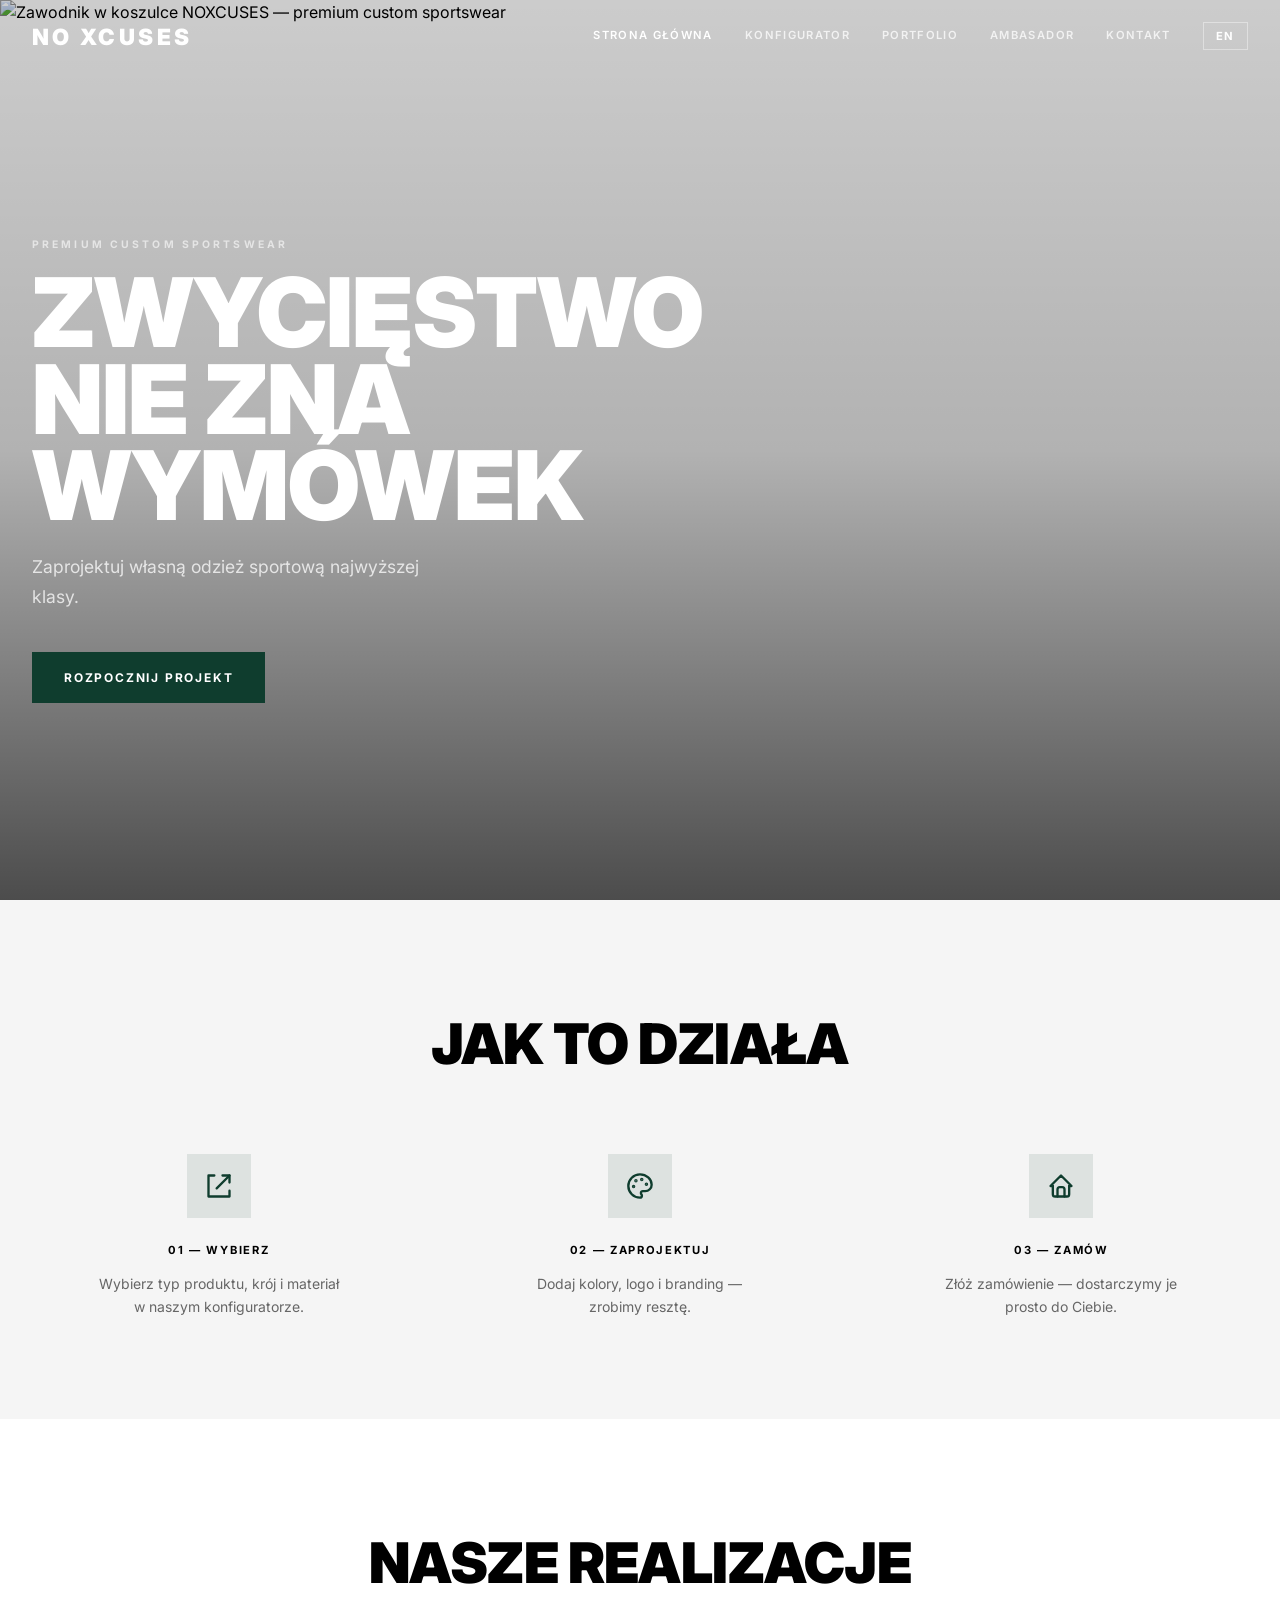
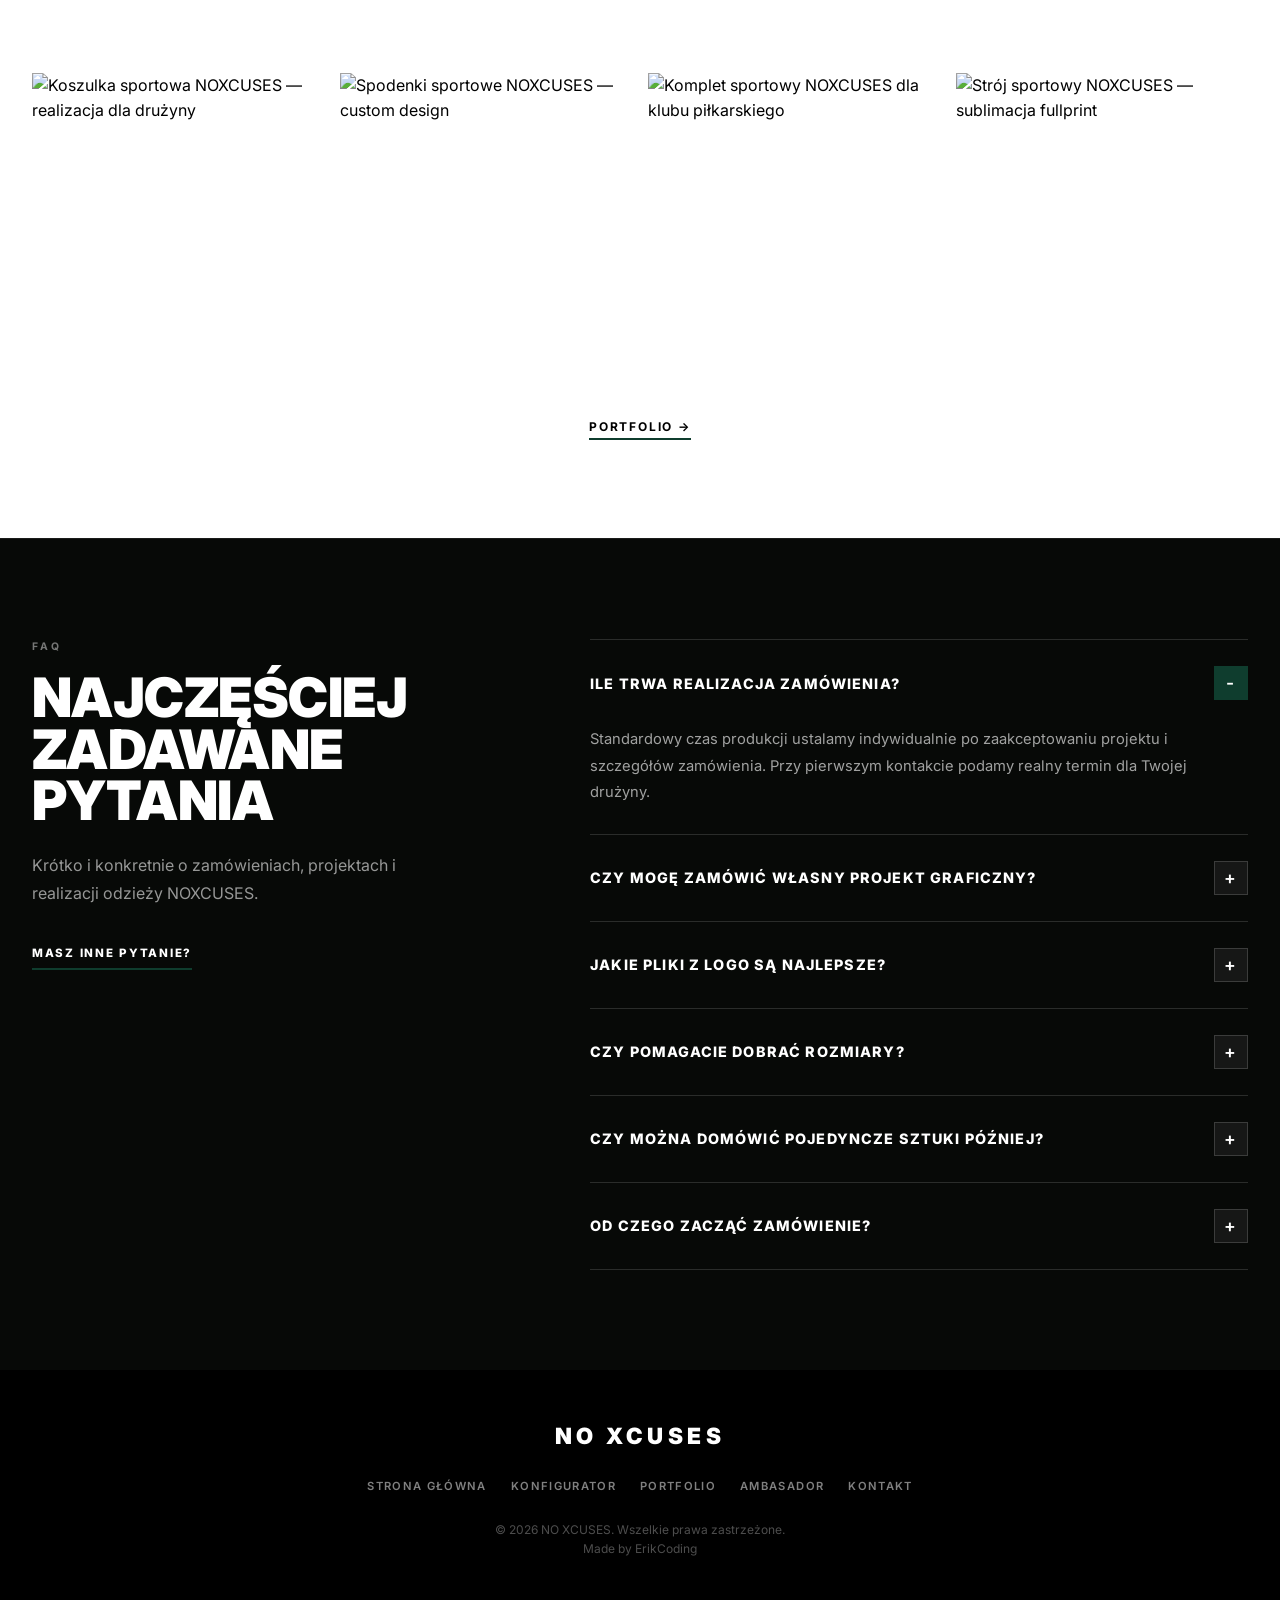
==== index.html @ ca6370ec "Add files via upload" ====
<!DOCTYPE html>
<html lang="pl">
<head>
  <meta charset="UTF-8" />
  <meta name="viewport" content="width=device-width, initial-scale=1.0" />

  <!-- NEW: SEO Meta Tags -->
  <title>NO XCUSES | Premium Custom Sportswear — Odzież Sportowa na Zamówienie</title>
  <meta name="description" content="NO`XCUSES — projektujemy i produkujemy premium odzież sportową na zamówienie. Koszulki, spodenki, skarpety dla drużyn i klubów. Sublimacja, haft, flex." />
  <meta name="keywords" content="odzież sportowa na zamówienie, koszulki sportowe, stroje sportowe, sublimacja, haft sportowy, NOXCUSES" />
  <meta name="author" content="NO XCUSES" />
  <meta name="robots" content="index, follow" />
  <link rel="canonical" href="./" />

  <!-- NEW: Open Graph -->
  <meta property="og:type" content="website" />
  <meta property="og:title" content="NOXCUSES | Premium Custom Sportswear" />
  <meta property="og:description" content="Zaprojektuj własną odzież sportową najwyższej klasy. Koszulki, spodenki i więcej dla Twojej drużyny." />
  <meta property="og:image" content="https://media.base44.com/images/public/69ee84b6a6a71488ecd2ae26/c185014a7_generated_317985d5.png" />
  <meta property="og:locale" content="pl_PL" />

  <!-- NEW: Twitter Card -->
  <meta name="twitter:card" content="summary_large_image" />
  <meta name="twitter:title" content="NO XCUSES | Premium Custom Sportswear" />
  <meta name="twitter:description" content="Zaprojektuj własną odzież sportową najwyższej klasy." />
  <meta name="twitter:image" content="https://media.base44.com/images/public/69ee84b6a6a71488ecd2ae26/c185014a7_generated_317985d5.png" />

  <link rel="stylesheet" href="styles.css" />

  <!-- NEW: Structured Data -->
  <script type="application/ld+json">
  {
    "@context": "https://schema.org",
    "@type": "Organization",
    "name": "NOXCUSES",
    "description": "Premium custom sportswear manufacturer",
    "contactPoint": {
      "@type": "ContactPoint",
      "telephone": "+48-794-100-353",
      "email": "noxcuses.kontakt@gmail.com",
      "contactType": "customer service"
    }
  }
  </script>
</head>
<body>

<!-- NAVBAR -->
<nav class="navbar" id="navbar" role="navigation" aria-label="Główna nawigacja">
  <div class="navbar-inner">
    <button class="nav-logo" id="logoBtn" onclick="logoClick()" aria-label="NOXCUSES — strona główna">NO XCUSES</button>
    <div class="nav-links">
      <a href="index.html" class="active" data-pl="Strona Główna" data-en="Home" aria-current="page">Strona Główna</a>
      <a href="configurator.html" data-pl="Konfigurator" data-en="Configurator">Konfigurator</a>
      <a href="portfolio.html" data-pl="Portfolio" data-en="Portfolio">Portfolio</a>
      <a href="ambassador.html" data-pl="Ambasador" data-en="Ambassador">Ambasador</a>
      <a href="contact.html" data-pl="Kontakt" data-en="Contact">Kontakt</a>
      <button class="lang-btn" onclick="toggleLang()" id="langBtn" aria-label="Zmień język">EN</button>
    </div>
    <button class="hamburger" id="hamburger" onclick="toggleMenu()" aria-label="Otwórz menu" aria-expanded="false">
      <span></span><span></span><span></span>
    </button>
  </div>
  <div class="mobile-menu" id="mobileMenu" role="menu">
    <a href="index.html" data-pl="Strona Główna" data-en="Home">Strona Główna</a>
    <a href="configurator.html" data-pl="Konfigurator" data-en="Configurator">Konfigurator</a>
    <a href="portfolio.html" data-pl="Portfolio" data-en="Portfolio">Portfolio</a>
    <a href="ambassador.html" data-pl="Ambasador" data-en="Ambassador">Ambasador</a>
    <a href="contact.html" data-pl="Kontakt" data-en="Contact">Kontakt</a>
    <button class="lang-btn" onclick="toggleLang()" id="langBtnMobile" aria-label="Zmień język">EN</button>
  </div>
</nav>

<!-- HERO -->
<section class="hero" aria-label="Hero — NOXCUSES Premium Sportswear">
  <div class="hero-bg" role="img" aria-label="Zawodnik w odzieży NOXCUSES">
    <!-- UPDATED: loading="eager" for LCP, explicit width/height for CLS -->
    <img
      src="https://media.base44.com/images/public/69ee84b6a6a71488ecd2ae26/c185014a7_generated_317985d5.png"
      alt="Zawodnik w koszulce NOXCUSES — premium custom sportswear"
      loading="eager"
      width="1920" height="1080"
    />
  </div>
  <div class="hero-overlay" aria-hidden="true"></div>
  <div class="hero-content">
    <p class="hero-eyebrow">Premium Custom Sportswear</p>
    <!-- UPDATED: h1 semantic -->
    <h1 class="hero-title" id="heroTitle">ZWYCIĘSTWO NIE ZNA WYMÓWEK</h1>
    <p class="hero-sub" id="heroSub">Zaprojektuj własną odzież sportową najwyższej klasy.</p>
    <a href="configurator.html" class="btn-primary" id="heroCta" aria-label="Przejdź do konfiguratora i rozpocznij projekt">
      ROZPOCZNIJ PROJEKT
      <svg xmlns="http://www.w3.org/2000/svg" viewBox="0 0 24 24" fill="none" stroke="currentColor" stroke-width="2.5" stroke-linecap="round" stroke-linejoin="round" aria-hidden="true"><line x1="5" y1="12" x2="19" y2="12"/><polyline points="12 5 19 12 12 19"/></svg>
    </a>
  </div>
</section>

<!-- HOW IT WORKS -->
<section class="how-section" aria-labelledby="howTitle">
  <div class="container">
    <h2 class="section-title" id="howTitle">JAK TO DZIAŁA</h2>
    <div class="how-grid">
      <article class="how-step">
        <div class="how-icon" aria-hidden="true">
          <svg xmlns="http://www.w3.org/2000/svg" viewBox="0 0 24 24" fill="none" stroke="currentColor" stroke-width="2" stroke-linecap="round" stroke-linejoin="round"><polyline points="15 3 21 3 21 9"/><path d="M10 14 21 3"/><path d="M21 16v5H3V3h5"/></svg>
        </div>
        <h3 class="how-step-title" id="how1Title">01 — WYBIERZ</h3>
        <p class="how-step-desc" id="how1Desc">Wybierz typ produktu, krój i materiał w naszym konfiguratorze.</p>
      </article>
      <article class="how-step">
        <div class="how-icon" aria-hidden="true">
          <svg xmlns="http://www.w3.org/2000/svg" viewBox="0 0 24 24" fill="none" stroke="currentColor" stroke-width="2" stroke-linecap="round" stroke-linejoin="round"><circle cx="13.5" cy="6.5" r=".5" fill="currentColor"/><circle cx="17.5" cy="10.5" r=".5" fill="currentColor"/><circle cx="8.5" cy="7.5" r=".5" fill="currentColor"/><circle cx="6.5" cy="12.5" r=".5" fill="currentColor"/><path d="M12 2C6.5 2 2 6.5 2 12s4.5 10 10 10c.926 0 1.648-.746 1.648-1.688 0-.437-.18-.835-.437-1.125-.29-.289-.438-.652-.438-1.125a1.64 1.64 0 0 1 1.668-1.668h1.996c3.051 0 5.555-2.503 5.555-5.554C21.965 6.012 17.461 2 12 2z"/></svg>
        </div>
        <h3 class="how-step-title" id="how2Title">02 — ZAPROJEKTUJ</h3>
        <p class="how-step-desc" id="how2Desc">Dodaj kolory, logo i branding — zrobimy resztę.</p>
      </article>
      <article class="how-step">
        <div class="how-icon" aria-hidden="true">
          <svg xmlns="http://www.w3.org/2000/svg" viewBox="0 0 24 24" fill="none" stroke="currentColor" stroke-width="2" stroke-linecap="round" stroke-linejoin="round"><path d="M5 12H3l9-9 9 9h-2"/><path d="M5 12v7a2 2 0 0 0 2 2h10a2 2 0 0 0 2-2v-7"/><path d="M9 21v-6a2 2 0 0 1 2-2h2a2 2 0 0 1 2 2v6"/></svg>
        </div>
        <h3 class="how-step-title" id="how3Title">03 — ZAMÓW</h3>
        <p class="how-step-desc" id="how3Desc">Złóż zamówienie — dostarczymy je prosto do Ciebie.</p>
      </article>
    </div>
  </div>
</section>

<!-- GALLERY -->
<section class="gallery-section" aria-labelledby="galleryTitle">
  <div class="container">
    <h2 class="section-title" id="galleryTitle">NASZE REALIZACJE</h2>
    <div class="gallery-grid">
      <!-- UPDATED: descriptive alt texts, loading="lazy" -->
      <div class="gallery-item"><img src="https://media.base44.com/images/public/69ee84b6a6a71488ecd2ae26/1b9ec1ccb_generated_0de49808.png" alt="Koszulka sportowa NOXCUSES — realizacja dla drużyny" loading="lazy" /></div>
      <div class="gallery-item"><img src="https://media.base44.com/images/public/69ee84b6a6a71488ecd2ae26/ffcb7bfd2_generated_e099dabf.png" alt="Spodenki sportowe NOXCUSES — custom design" loading="lazy" /></div>
      <div class="gallery-item"><img src="https://media.base44.com/images/public/69ee84b6a6a71488ecd2ae26/4e04a6548_generated_06a75e59.png" alt="Komplet sportowy NOXCUSES dla klubu piłkarskiego" loading="lazy" /></div>
      <div class="gallery-item"><img src="https://media.base44.com/images/public/69ee84b6a6a71488ecd2ae26/413efdf92_generated_56c39984.png" alt="Strój sportowy NOXCUSES — sublimacja fullprint" loading="lazy" /></div>
    </div>
    <div class="gallery-more">
      <a href="portfolio.html" id="galleryMore" aria-label="Zobacz pełne portfolio realizacji NOXCUSES">Portfolio →</a>
    </div>
  </div>
</section>

<!-- FAQ -->
<section class="faq-section" aria-labelledby="faqTitle">
  <div class="container faq-layout">
    <div class="faq-intro">
      <p class="faq-eyebrow" data-pl="FAQ" data-en="FAQ">FAQ</p>
      <h2 class="faq-title" id="faqTitle" data-pl="NAJCZĘŚCIEJ ZADAWANE PYTANIA" data-en="FREQUENTLY ASKED QUESTIONS">NAJCZĘŚCIEJ ZADAWANE PYTANIA</h2>
      <p class="faq-sub" data-pl="Krótko i konkretnie o zamówieniach, projektach i realizacji odzieży NOXCUSES." data-en="Clear answers about orders, design files and NOXCUSES production.">Krótko i konkretnie o zamówieniach, projektach i realizacji odzieży NOXCUSES.</p>
      <a class="faq-contact-link" href="contact.html" data-pl="MASZ INNE PYTANIE?" data-en="HAVE ANOTHER QUESTION?">MASZ INNE PYTANIE?</a>
    </div>

    <div class="faq-list">
      <details class="faq-item" open>
        <summary><span data-pl="Ile trwa realizacja zamówienia?" data-en="How long does an order take?">Ile trwa realizacja zamówienia?</span></summary>
        <p data-pl="Standardowy czas produkcji ustalamy indywidualnie po zaakceptowaniu projektu i szczegółów zamówienia. Przy pierwszym kontakcie podamy realny termin dla Twojej drużyny." data-en="Production time is confirmed individually after the design and order details are approved. During the first contact, we will give you a realistic timeline for your team.">Standardowy czas produkcji ustalamy indywidualnie po zaakceptowaniu projektu i szczegółów zamówienia. Przy pierwszym kontakcie podamy realny termin dla Twojej drużyny.</p>
      </details>

      <details class="faq-item">
        <summary><span data-pl="Czy mogę zamówić własny projekt graficzny?" data-en="Can I order my own graphic design?">Czy mogę zamówić własny projekt graficzny?</span></summary>
        <p data-pl="Tak. Możesz przesłać gotowy projekt, inspiracje, kolory klubu i logo. Jeśli masz tylko ogólny pomysł, pomożemy przełożyć go na spójny wygląd kompletu." data-en="Yes. You can send a finished design, references, club colors and logo. If you only have a rough idea, we can help turn it into a cohesive kit.">Tak. Możesz przesłać gotowy projekt, inspiracje, kolory klubu i logo. Jeśli masz tylko ogólny pomysł, pomożemy przełożyć go na spójny wygląd kompletu.</p>
      </details>

      <details class="faq-item">
        <summary><span data-pl="Jakie pliki z logo są najlepsze?" data-en="What logo files work best?">Jakie pliki z logo są najlepsze?</span></summary>
        <p data-pl="Najlepiej sprawdzają się pliki wektorowe SVG, PDF, AI lub EPS. Jeśli masz tylko PNG albo JPG, wyślij je mimo wszystko - sprawdzimy jakość i podpowiemy kolejny krok." data-en="Vector files such as SVG, PDF, AI or EPS work best. If you only have PNG or JPG, send them anyway - we will check the quality and suggest the next step.">Najlepiej sprawdzają się pliki wektorowe SVG, PDF, AI lub EPS. Jeśli masz tylko PNG albo JPG, wyślij je mimo wszystko - sprawdzimy jakość i podpowiemy kolejny krok.</p>
      </details>

      <details class="faq-item">
        <summary><span data-pl="Czy pomagacie dobrać rozmiary?" data-en="Do you help with sizing?">Czy pomagacie dobrać rozmiary?</span></summary>
        <p data-pl="Tak, pomagamy dobrać rozmiary pod skład drużyny i typ produktu. Możesz zebrać rozmiarówkę od zawodników, a my dopasujemy ją do wybranego kroju." data-en="Yes, we help match sizes to the team roster and product type. You can collect sizes from players, and we will align them with the selected fit.">Tak, pomagamy dobrać rozmiary pod skład drużyny i typ produktu. Możesz zebrać rozmiarówkę od zawodników, a my dopasujemy ją do wybranego kroju.</p>
      </details>

      <details class="faq-item">
        <summary><span data-pl="Czy można domówić pojedyncze sztuki później?" data-en="Can we reorder single pieces later?">Czy można domówić pojedyncze sztuki później?</span></summary>
        <p data-pl="W większości przypadków tak. Zachowujemy ustalenia projektowe, dzięki czemu łatwiej odtworzyć komplet przy kolejnych zamówieniach lub uzupełnieniach składu." data-en="In most cases, yes. We keep the design details, making it easier to recreate the kit for future orders or roster updates.">W większości przypadków tak. Zachowujemy ustalenia projektowe, dzięki czemu łatwiej odtworzyć komplet przy kolejnych zamówieniach lub uzupełnieniach składu.</p>
      </details>

      <details class="faq-item">
        <summary><span data-pl="Od czego zacząć zamówienie?" data-en="How do I start an order?">Od czego zacząć zamówienie?</span></summary>
        <p data-pl="Najprościej przejść do konfiguratora, wybrać produkt i zostawić dane kontaktowe. Możesz też napisać przez formularz kontaktowy, jeśli chcesz najpierw omówić szczegóły." data-en="The easiest way is to open the configurator, select a product and leave your contact details. You can also use the contact form if you want to discuss details first.">Najprościej przejść do konfiguratora, wybrać produkt i zostawić dane kontaktowe. Możesz też napisać przez formularz kontaktowy, jeśli chcesz najpierw omówić szczegóły.</p>
      </details>
    </div>
  </div>
</section>

<!-- FOOTER -->
<footer role="contentinfo">
  <div class="footer-logo" aria-label="NOXCUSES">NO XCUSES</div>
  <nav class="footer-links" aria-label="Nawigacja w stopce">
    <a href="index.html" data-pl="Strona Główna" data-en="Home">Strona Główna</a>
    <a href="configurator.html" data-pl="Konfigurator" data-en="Configurator">Konfigurator</a>
    <a href="portfolio.html">Portfolio</a>
    <a href="ambassador.html" data-pl="Ambasador" data-en="Ambassador">Ambasador</a>
    <a href="contact.html" data-pl="Kontakt" data-en="Contact">Kontakt</a>
  </nav>
  <p class="footer-copy">© <span id="footerYear">2025</span> NO XCUSES. <span id="footerRights">Wszelkie prawa zastrzeżone.</span><br><a href="https://www.instagram.com/erikcoding/" target="_blank">Made by ErikCoding</a></p>
</footer>

<script src="script.js"></script>
<!-- NEW: dynamic footer year -->
<script>document.getElementById('footerYear').textContent = new Date().getFullYear();</script>
</body>
</html>
---- styles.css ----
@import url('https://fonts.googleapis.com/css2?family=Inter:wght@300;400;500;600;700;800;900&display=swap');

*, *::before, *::after { box-sizing: border-box; margin: 0; padding: 0; }

:root {
  --primary: #0f3d2e;
  --primary-fg: #ffffff;
  --foreground: #000000;
  --muted: #666666;
  --border: #e0e0e0;
  --bg: #ffffff;
  --secondary-bg: #f5f5f5;
  --font: 'Inter', sans-serif;
  --transition: 0.3s ease;
}

html { scroll-behavior: smooth; }
body { font-family: var(--font); background: var(--bg); color: var(--foreground); line-height: 1.6; }
img { max-width: 100%; display: block; }
a { text-decoration: none; color: inherit; }
button { cursor: pointer; font-family: var(--font); border: none; background: none; }

/* Focus: hide outline for mouse, show for keyboard */
body.using-mouse *:focus { outline: none; }
*:focus-visible { outline: 2px solid var(--primary); outline-offset: 2px; }

/* ========= NAVBAR ========= */
.navbar {
  position: fixed; top: 0; left: 0; right: 0; z-index: 100;
  transition: background 0.4s, box-shadow 0.4s;
  height: 72px;
}
.navbar.scrolled {
  background: rgba(255,255,255,0.96);
  backdrop-filter: blur(12px);
  box-shadow: 0 1px 0 var(--border);
}
.navbar-inner {
  max-width: 1280px; margin: 0 auto; padding: 0 32px;
  height: 100%; display: flex; align-items: center; justify-content: space-between;
}
.nav-logo {
  font-size: 1.4rem; font-weight: 900; letter-spacing: 0.15em;
  color: #fff; transition: color 0.3s; cursor: pointer; user-select: none;
}
.navbar.scrolled .nav-logo { color: var(--foreground); }

.nav-links { display: flex; align-items: center; gap: 32px; }
.nav-links a {
  font-size: 0.7rem; font-weight: 600; letter-spacing: 0.12em;
  text-transform: uppercase; color: rgba(255,255,255,0.75); transition: color 0.3s;
}
.nav-links a:hover, .nav-links a.active { color: #fff; }
.navbar.scrolled .nav-links a { color: rgba(0,0,0,0.6); }
.navbar.scrolled .nav-links a:hover,
.navbar.scrolled .nav-links a.active { color: var(--foreground); }

.lang-btn {
  padding: 6px 12px; font-size: 0.7rem; font-weight: 700;
  letter-spacing: 0.15em; text-transform: uppercase;
  border: 1px solid rgba(255,255,255,0.4); color: #fff;
  transition: all 0.3s; background: none;
}
.lang-btn:hover { border-color: #fff; }
.navbar.scrolled .lang-btn { border-color: rgba(0,0,0,0.2); color: var(--foreground); }
.navbar.scrolled .lang-btn:hover { border-color: var(--primary); color: var(--primary); }

.hamburger { display: none; flex-direction: column; gap: 5px; padding: 6px; color: #fff; }
.navbar.scrolled .hamburger { color: var(--foreground); }
.hamburger span { display: block; width: 24px; height: 2px; background: currentColor; transition: all 0.3s; }
.hamburger.open span:nth-child(1) { transform: translateY(7px) rotate(45deg); }
.hamburger.open span:nth-child(2) { opacity: 0; }
.hamburger.open span:nth-child(3) { transform: translateY(-7px) rotate(-45deg); }

.mobile-menu {
  display: none; position: absolute; top: 72px; left: 0; right: 0;
  background: rgba(255,255,255,0.98); backdrop-filter: blur(12px);
  border-top: 1px solid var(--border); padding: 24px 32px;
}
.mobile-menu.open { display: block; animation: slideDown 0.25s ease; }
@keyframes slideDown { from { opacity:0; transform:translateY(-8px); } to { opacity:1; transform:translateY(0); } }
.mobile-menu a {
  display: block; padding: 10px 0;
  font-size: 0.85rem; font-weight: 600; letter-spacing: 0.1em;
  text-transform: uppercase; color: rgba(0,0,0,0.7);
  border-bottom: 1px solid var(--border); transition: color 0.2s;
}
.mobile-menu a:last-of-type { border-bottom: none; }
.mobile-menu a:hover { color: var(--primary); }
.mobile-menu .lang-btn { margin-top: 16px; color: var(--foreground); border-color: rgba(0,0,0,0.2); }

/* ========= HERO ========= */
.hero {
  position: relative; min-height: 100vh;
  display: flex; align-items: center; overflow: hidden;
}
.hero-bg { position: absolute; inset: 0; }
.hero-bg img {
  width: 100%; height: 100%;
  object-fit: cover; object-position: center;
}
.hero-overlay {
  position: absolute; inset: 0;
  background: linear-gradient(to top, rgba(0,0,0,0.7) 0%, rgba(0,0,0,0.3) 50%, rgba(0,0,0,0.2) 100%);
}
.hero-content {
  position: relative; z-index: 2;
  max-width: 1280px; margin: 0 auto;
  padding: 120px 32px 80px; width: 100%;
}
.hero-eyebrow {
  font-size: 0.65rem; font-weight: 700; letter-spacing: 0.3em;
  color: rgba(255,255,255,0.6); text-transform: uppercase; margin-bottom: 16px;
}
.hero-title {
  font-size: clamp(3rem, 8vw, 6rem); font-weight: 900;
  color: #fff; text-transform: uppercase; line-height: 0.9;
  letter-spacing: -0.01em; margin-bottom: 24px; max-width: 700px;
}
.hero-sub {
  font-size: 1.1rem; color: rgba(255,255,255,0.75);
  max-width: 420px; line-height: 1.7; margin-bottom: 40px;
}
.btn-primary {
  display: inline-flex; align-items: center; gap: 10px;
  background: var(--primary); color: #fff;
  padding: 16px 32px; font-size: 0.75rem; font-weight: 700;
  letter-spacing: 0.15em; text-transform: uppercase;
  transition: background 0.3s, transform 0.2s; border: none;
}
.btn-primary:hover { background: #0a2d21; transform: translateX(2px); }
.btn-primary svg { width: 16px; height: 16px; transition: transform 0.3s; flex-shrink: 0; }
.btn-primary:hover svg { transform: translateX(4px); }

/* ========= HOW IT WORKS ========= */
.how-section { padding: 100px 0; background: var(--secondary-bg); }
.section-title {
  font-size: clamp(2rem, 5vw, 3.5rem); font-weight: 900;
  text-transform: uppercase; text-align: center; margin-bottom: 64px;
  letter-spacing: -0.01em;
}
.how-grid { display: grid; grid-template-columns: repeat(3, 1fr); gap: 48px; }
.how-step { text-align: center; }
.how-icon {
  width: 64px; height: 64px; margin: 0 auto 24px;
  background: rgba(15,61,46,0.1);
  display: flex; align-items: center; justify-content: center;
}
.how-icon svg { width: 28px; height: 28px; color: var(--primary); }
.how-step-title {
  font-size: 0.7rem; font-weight: 700; letter-spacing: 0.15em;
  text-transform: uppercase; margin-bottom: 12px;
}
.how-step-desc { font-size: 0.875rem; color: var(--muted); line-height: 1.7; max-width: 240px; margin: 0 auto; }

/* ========= GALLERY ========= */
.gallery-section { padding: 100px 0; }
.gallery-grid { display: grid; grid-template-columns: repeat(4, 1fr); gap: 16px; }
.gallery-item { overflow: hidden; aspect-ratio: 1; }
.gallery-item img { width: 100%; height: 100%; object-fit: cover; transition: transform 0.7s; }
.gallery-item:hover img { transform: scale(1.08); }
.gallery-more { text-align: center; margin-top: 48px; }
.gallery-more a {
  font-size: 0.75rem; font-weight: 700; letter-spacing: 0.15em;
  text-transform: uppercase; border-bottom: 2px solid var(--primary);
  padding-bottom: 4px; transition: color 0.3s;
}
.gallery-more a:hover { color: var(--primary); }

/* ========= FAQ ========= */
.faq-section {
  padding: 100px 0;
  background: #070907;
  color: #fff;
  border-top: 1px solid rgba(255,255,255,0.08);
}
.faq-layout {
  display: grid;
  grid-template-columns: 0.85fr 1.15fr;
  gap: 72px;
  align-items: start;
}
.faq-intro {
  position: sticky;
  top: 112px;
}
.faq-eyebrow {
  font-size: 0.65rem;
  font-weight: 700;
  letter-spacing: 0.3em;
  text-transform: uppercase;
  color: rgba(255,255,255,0.45);
  margin-bottom: 16px;
}
.faq-title {
  font-size: clamp(2rem, 5vw, 3.4rem);
  font-weight: 900;
  line-height: 0.95;
  letter-spacing: -0.01em;
  text-transform: uppercase;
  max-width: 520px;
  margin-bottom: 24px;
}
.faq-sub {
  color: rgba(255,255,255,0.58);
  max-width: 410px;
  line-height: 1.75;
  margin-bottom: 32px;
}
.faq-contact-link {
  display: inline-flex;
  align-items: center;
  font-size: 0.72rem;
  font-weight: 800;
  letter-spacing: 0.15em;
  text-transform: uppercase;
  color: #fff;
  border-bottom: 2px solid var(--primary);
  padding-bottom: 6px;
  transition: color 0.3s, border-color 0.3s;
}
.faq-contact-link:hover {
  color: rgba(255,255,255,0.72);
  border-color: #fff;
}
.faq-list {
  border-top: 1px solid rgba(255,255,255,0.14);
}
.faq-item {
  border-bottom: 1px solid rgba(255,255,255,0.14);
}
.faq-item summary {
  list-style: none;
  display: flex;
  align-items: center;
  justify-content: space-between;
  gap: 24px;
  padding: 26px 0;
  cursor: pointer;
  font-size: 0.9rem;
  font-weight: 800;
  letter-spacing: 0.08em;
  line-height: 1.35;
  text-transform: uppercase;
  color: #fff;
  transition: color 0.25s;
}
.faq-item summary::-webkit-details-marker { display: none; }
.faq-item summary::after {
  content: "+";
  width: 34px;
  height: 34px;
  display: inline-flex;
  align-items: center;
  justify-content: center;
  flex-shrink: 0;
  border: 1px solid rgba(255,255,255,0.16);
  background: rgba(255,255,255,0.06);
  color: #fff;
  font-size: 1.1rem;
  font-weight: 600;
  transition: background 0.25s, border-color 0.25s;
}
.faq-item[open] summary::after {
  content: "-";
  background: var(--primary);
  border-color: var(--primary);
}
.faq-item p {
  max-width: 700px;
  padding: 0 58px 28px 0;
  color: rgba(255,255,255,0.62);
  font-size: 0.92rem;
  line-height: 1.8;
}

/* ========= FOOTER ========= */
footer {
  background: #000; color: #fff; padding: 48px 32px;
  text-align: center;
}
.footer-logo { font-size: 1.4rem; font-weight: 900; letter-spacing: 0.2em; margin-bottom: 24px; }
.footer-links {
  display: flex; gap: 24px; justify-content: center;
  flex-wrap: wrap; margin-bottom: 24px; list-style: none;
}
.footer-links a {
  font-size: 0.7rem; font-weight: 600; letter-spacing: 0.12em;
  text-transform: uppercase; color: rgba(255,255,255,0.5); transition: color 0.3s;
}
.footer-links a:hover { color: #fff; }
.footer-copy { font-size: 0.75rem; color: rgba(255,255,255,0.3); }

/* ========= PAGE SECTIONS ========= */
.page-section { padding-top: 120px; padding-bottom: 80px; }
.container { max-width: 1280px; margin: 0 auto; padding: 0 32px; }
.page-header { text-align: center; margin-bottom: 64px; }
.page-eyebrow {
  font-size: 0.65rem; font-weight: 700; letter-spacing: 0.3em;
  text-transform: uppercase; color: var(--muted); margin-bottom: 16px;
}
.page-title {
  font-size: clamp(2.5rem, 7vw, 5rem); font-weight: 900;
  text-transform: uppercase; letter-spacing: -0.01em; margin-bottom: 16px;
}
.page-sub { color: var(--muted); max-width: 500px; margin: 0 auto; }

/* Portfolio */
.portfolio-grid { display: grid; grid-template-columns: repeat(3, 1fr); gap: 24px; }
.portfolio-item { overflow: hidden; position: relative; cursor: pointer; }
.portfolio-item img { width: 100%; aspect-ratio: 4/3; object-fit: cover; transition: transform 0.7s; }
.portfolio-item:hover img { transform: scale(1.06); }
.portfolio-overlay {
  position: absolute; inset: 0;
  background: rgba(0,0,0,0); transition: background 0.5s;
}
.portfolio-item:hover .portfolio-overlay { background: rgba(0,0,0,0.12); }

/* Benefits */
.benefits-grid { display: grid; grid-template-columns: repeat(3, 1fr); gap: 48px; margin-bottom: 80px; }
.benefit { text-align: center; }
.benefit-icon {
  width: 56px; height: 56px; margin: 0 auto 16px;
  background: rgba(15,61,46,0.1);
  display: flex; align-items: center; justify-content: center;
}
.benefit-icon svg { width: 24px; height: 24px; color: var(--primary); }
.benefit-title { font-size: 0.7rem; font-weight: 700; letter-spacing: 0.12em; text-transform: uppercase; margin-bottom: 8px; }
.benefit-desc { font-size: 0.875rem; color: var(--muted); }

/* ========= FORMS ========= */
.form-wrapper { max-width: 560px; margin: 0 auto; }
.form-group { margin-bottom: 20px; }
.form-label {
  display: block; font-size: 0.65rem; font-weight: 700;
  letter-spacing: 0.15em; text-transform: uppercase;
  color: var(--muted); margin-bottom: 8px;
}
.form-input, .form-textarea {
  width: 100%; padding: 12px 16px; border: 1px solid var(--border);
  font-family: var(--font); font-size: 0.9rem; background: #fff;
  color: var(--foreground); outline: none;
  transition: border-color 0.3s, box-shadow 0.3s;
  border-radius: 0; -webkit-appearance: none;
}
.form-input:focus, .form-textarea:focus {
  border-color: var(--primary);
  box-shadow: 0 0 0 3px rgba(15,61,46,0.08);
}
/* NEW: error state */
.form-input-error { border-color: #c00 !important; }
.form-error {
  display: none; font-size: 0.72rem; color: #c00;
  margin-top: 5px; font-weight: 500;
}
.form-textarea { resize: vertical; min-height: 120px; }

/* NEW: Submit button with loading state */
.btn-submit {
  width: 100%; padding: 16px; background: var(--primary); color: #fff;
  font-family: var(--font); font-size: 0.75rem; font-weight: 700;
  letter-spacing: 0.15em; text-transform: uppercase;
  border: none; cursor: pointer; transition: background 0.3s, opacity 0.3s;
  display: flex; align-items: center; justify-content: center; gap: 10px;
  position: relative;
}
.btn-submit:hover:not(:disabled) { background: #0a2d21; }
.btn-submit:disabled { opacity: 0.6; cursor: not-allowed; }
.btn-loader {
  display: none; width: 16px; height: 16px;
  border: 2px solid rgba(255,255,255,0.4);
  border-top-color: #fff; border-radius: 50%;
  animation: spin 0.8s linear infinite;
}
.btn-loading .btn-loader { display: block; }
.btn-loading .btn-text { opacity: 0.7; }
@keyframes spin { to { transform: rotate(360deg); } }

/* NEW: Success state */
.form-success {
  display: flex; flex-direction: column; align-items: center;
  justify-content: center; gap: 16px;
  padding: 56px 32px; text-align: center;
  animation: fadeInUp 0.5s ease;
}
@keyframes fadeInUp {
  from { opacity: 0; transform: translateY(16px); }
  to { opacity: 1; transform: translateY(0); }
}
.form-success svg {
  width: 56px; height: 56px; color: var(--primary);
  background: rgba(15,61,46,0.1); padding: 14px; flex-shrink: 0;
}
.form-success h3 {
  font-size: 1.4rem; font-weight: 900; text-transform: uppercase;
  letter-spacing: -0.01em;
}
.form-success p { color: var(--muted); max-width: 320px; }

/* Contact grid */
.contact-grid { display: grid; grid-template-columns: 1fr 1fr; gap: 80px; }
.contact-info-title {
  font-size: 0.7rem; font-weight: 700; letter-spacing: 0.2em;
  text-transform: uppercase; margin-bottom: 32px;
}
.contact-item { display: flex; align-items: flex-start; gap: 16px; margin-bottom: 24px; }
.contact-icon {
  width: 48px; height: 48px; background: rgba(15,61,46,0.1);
  display: flex; align-items: center; justify-content: center; flex-shrink: 0;
}
.contact-icon svg { width: 20px; height: 20px; color: var(--primary); }
.contact-item-label {
  font-size: 0.65rem; font-weight: 700; letter-spacing: 0.15em;
  text-transform: uppercase; color: var(--muted); margin-bottom: 4px;
}
.contact-item-val { color: var(--foreground); transition: color 0.3s; }
.contact-item-val:hover { color: var(--primary); }

/* ========= CONFIGURATOR ========= */
.config-page { padding-top: 72px; min-height: 100vh; display: flex; flex-direction: column; }
.progress-bar-wrapper {
  position: sticky; top: 72px; z-index: 50;
  background: #fff; border-bottom: 1px solid var(--border);
  padding: 14px 32px 12px;
}
.progress-info {
  display: flex; justify-content: space-between; align-items: center;
  margin-bottom: 8px; font-size: 0.7rem; font-weight: 600;
  text-transform: uppercase; letter-spacing: 0.1em;
}
.progress-track { height: 2px; background: var(--border); position: relative; }
.progress-fill { height: 100%; background: var(--primary); transition: width 0.4s ease; }

/* NEW: Step dots */
.step-dots {
  display: flex; gap: 6px; justify-content: center; margin-top: 10px;
}
.step-dot {
  width: 8px; height: 8px; border-radius: 50%;
  border: none; background: #ddd; padding: 0; cursor: pointer;
  transition: background 0.2s, transform 0.2s;
}
.step-dot.active { background: var(--primary); transform: scale(1.3); }
.step-dot.done { background: rgba(15,61,46,0.35); cursor: pointer; }
.step-dot:hover { background: rgba(15,61,46,0.5); }

.config-content {
  flex: 1; max-width: 900px; margin: 0 auto; width: 100%;
  padding: 48px 32px;
}
.step-title {
  font-size: 2rem; font-weight: 900; text-transform: uppercase;
  letter-spacing: -0.01em; margin-bottom: 8px;
}
.step-sub { font-size: 0.85rem; color: var(--muted); margin-bottom: 40px; }

/* Option cards */
.options-grid { display: grid; grid-template-columns: repeat(3, 1fr); gap: 20px; }
.options-grid-2 { grid-template-columns: repeat(2, 1fr); }
.option-card {
  border: 2px solid var(--border); cursor: pointer;
  transition: all 0.25s; position: relative; text-align: left;
  background: #fff; padding: 0; overflow: hidden;
}
.option-card:hover { border-color: rgba(0,0,0,0.3); transform: translateY(-3px); box-shadow: 0 6px 20px rgba(0,0,0,0.08); }
.option-card.selected { border-color: var(--primary); box-shadow: 0 4px 20px rgba(15,61,46,0.15); }
.option-card-img-wrap { overflow: hidden; aspect-ratio: 1; background: var(--secondary-bg); }
.option-card img { width: 100%; height: 100%; object-fit: cover; transition: transform 0.5s; }
.option-card:hover img { transform: scale(1.04); }
.option-card-label {
  padding: 12px 16px; font-size: 0.7rem; font-weight: 700;
  letter-spacing: 0.12em; text-transform: uppercase;
  display: flex; justify-content: space-between; align-items: center;
}
.option-extra {
  font-size: 0.6rem; color: var(--muted);
  background: var(--secondary-bg); padding: 2px 8px;
}
.option-check {
  position: absolute; top: 10px; right: 10px;
  width: 28px; height: 28px; background: var(--primary); border-radius: 50%;
  display: flex; align-items: center; justify-content: center;
}
.option-check svg { width: 14px; height: 14px; color: #fff; }
/* FIX: empty checkbox ring for multi-select */
.option-check-empty {
  position: absolute; top: 10px; right: 10px;
  width: 28px; height: 28px; border: 2px solid rgba(255,255,255,0.7);
  border-radius: 50%; background: rgba(0,0,0,0.15);
}
/* FIX: prevent image flicker — no lazy loading needed since images are preloaded */
.option-card-img-wrap img { will-change: transform; }

/* Material note */
.material-note {
  display: flex; align-items: flex-start; gap: 10px;
  margin-top: 24px; padding: 14px 16px;
  background: rgba(15,61,46,0.05); border-left: 3px solid var(--primary);
  font-size: 0.8rem; color: var(--muted); line-height: 1.6;
}
.material-note svg { width: 16px; height: 16px; flex-shrink: 0; margin-top: 1px; color: var(--primary); }

/* Colors step */
.color-section { margin-bottom: 36px; }
.color-section-label {
  font-size: 0.65rem; font-weight: 700; letter-spacing: 0.15em;
  text-transform: uppercase; color: var(--muted); margin-bottom: 16px;
}
.color-swatches { display: flex; flex-wrap: wrap; gap: 12px; align-items: center; }
.color-swatch {
  width: 48px; height: 48px; border-radius: 50%; border: 2px solid #ddd;
  cursor: pointer; transition: transform 0.2s, border-color 0.2s;
  display: flex; align-items: center; justify-content: center; flex-shrink: 0;
}
.color-swatch:hover { transform: scale(1.12); }
.color-swatch.selected { border-color: var(--primary); box-shadow: 0 0 0 2px rgba(15,61,46,0.2); }
.color-swatch svg { width: 16px; height: 16px; }
.color-input {
  width: 48px; height: 48px; border: 2px solid var(--border);
  cursor: pointer; padding: 2px; border-radius: 50%; overflow: hidden;
  -webkit-appearance: none;
}
.color-input::-webkit-color-swatch-wrapper { padding: 0; border-radius: 50%; }
.color-input::-webkit-color-swatch { border: none; border-radius: 50%; }
.color-preview { display: flex; align-items: center; gap: 16px; margin-top: 16px; }
.color-preview-box { width: 80px; height: 80px; border: 1px solid var(--border); }
.color-preview-plus { color: var(--muted); font-size: 1.2rem; }

/* Upload step */
.upload-zone {
  border: 2px dashed var(--border); padding: 48px;
  text-align: center; cursor: pointer; transition: border-color 0.3s, background 0.3s;
  margin-bottom: 24px;
}
.upload-zone:hover { border-color: var(--primary); background: rgba(15,61,46,0.02); }
.upload-zone p { font-size: 0.8rem; color: var(--muted); margin-bottom: 8px; }
.file-list { list-style: none; margin-top: 8px; }
.file-list li {
  display: flex; justify-content: space-between; align-items: center;
  padding: 10px 0; border-bottom: 1px solid var(--border); font-size: 0.85rem;
}
.file-remove {
  font-size: 0.7rem; color: var(--muted); cursor: pointer;
  transition: color 0.2s; background: none; border: none; padding: 4px 8px;
}
.file-remove:hover { color: #c00; }

/* Config summary (step 9) */
.config-summary {
  margin-top: 32px; border-top: 1px solid var(--border); padding-top: 24px;
}
.config-summary-title {
  font-size: 0.65rem; font-weight: 700; letter-spacing: 0.15em;
  text-transform: uppercase; color: var(--muted); margin-bottom: 16px;
}
.config-summary-grid { display: flex; flex-direction: column; gap: 8px; }
.config-summary-row {
  display: flex; gap: 12px; font-size: 0.82rem; padding: 8px 0;
  border-bottom: 1px solid #f0f0f0;
}
.config-summary-row:last-child { border-bottom: none; }
.config-summary-key { color: var(--muted); font-weight: 600; min-width: 100px; }
.config-summary-val { color: var(--foreground); text-transform: capitalize; }

/* Command bar */
.config-bar {
  position: sticky; bottom: 0; background: #fff;
  border-top: 1px solid var(--border); padding: 16px 32px;
  display: flex; justify-content: space-between; align-items: center; gap: 12px;
}
.btn-back-config {
  display: flex; align-items: center; gap: 8px;
  font-size: 0.75rem; font-weight: 700; letter-spacing: 0.1em;
  text-transform: uppercase; color: var(--muted);
  background: none; border: none; cursor: pointer; transition: color 0.3s;
}
.btn-back-config:hover:not(:disabled) { color: var(--foreground); }
.btn-back-config:disabled { opacity: 0.3; cursor: default; }
.btn-next-config {
  display: flex; align-items: center; gap: 8px;
  background: var(--primary); color: #fff;
  padding: 12px 32px; font-size: 0.75rem; font-weight: 700;
  letter-spacing: 0.15em; text-transform: uppercase;
  border: none; cursor: pointer; transition: background 0.3s;
  position: relative;
}
.btn-next-config:hover:not(:disabled) { background: #0a2d21; }
.btn-next-config:disabled { opacity: 0.6; cursor: not-allowed; }
.btn-next-config svg { width: 16px; height: 16px; flex-shrink: 0; }

/* NEW: Validation hint */
.config-validation-hint {
  font-size: 0.75rem; color: #c00; font-weight: 500;
  flex: 1; text-align: center;
}

/* NEW: Shake animation for validation */
.btn-shake { animation: btnShake 0.4s ease; }
@keyframes btnShake {
  0%,100% { transform: translateX(0); }
  20%,60% { transform: translateX(-6px); }
  40%,80% { transform: translateX(6px); }
}

/* Loading state for next button */
.btn-loading { position: relative; }

/* Toast */
.toast {
  position: fixed; bottom: 32px; left: 50%; transform: translateX(-50%);
  background: #111; color: #fff; padding: 14px 28px;
  font-size: 0.85rem; font-weight: 500; z-index: 9999;
  opacity: 0; transition: opacity 0.4s; pointer-events: none;
  min-width: 260px; text-align: center; border-radius: 2px;
}
.toast.show { opacity: 1; pointer-events: auto; }
.toast.error { background: #c00; }

/* ========= ADMIN LOGIN ========= */
.admin-login-page {
  min-height: 100vh; display: flex; align-items: center;
  justify-content: center; background: #000; padding: 32px;
}
.admin-login-box {
  background: #111; padding: 56px 48px; max-width: 400px; width: 100%;
}
.admin-logo { font-size: 1.4rem; font-weight: 900; letter-spacing: 0.2em; color: #fff; margin-bottom: 8px; }
.admin-subtitle {
  font-size: 0.75rem; color: rgba(255,255,255,0.4);
  letter-spacing: 0.1em; text-transform: uppercase; margin-bottom: 40px;
}
.admin-form .form-label { color: rgba(255,255,255,0.5); }
.admin-form .form-input { background: #1a1a1a; border-color: #2a2a2a; color: #fff; }
.admin-form .form-input:focus { border-color: var(--primary); }
.admin-error { color: #f55; font-size: 0.8rem; }
.admin-btn {
  width: 100%; padding: 14px; background: var(--primary); color: #fff;
  font-size: 0.75rem; font-weight: 700; letter-spacing: 0.15em;
  text-transform: uppercase; border: none; cursor: pointer; transition: background 0.3s;
}
.admin-btn:hover { background: #0a2d21; }
.admin-logout {
  padding: 8px 20px; border: 1px solid rgba(255,255,255,0.3);
  color: #fff; font-size: 0.7rem; font-weight: 700; letter-spacing: 0.12em;
  text-transform: uppercase; cursor: pointer; background: none; transition: all 0.3s;
}
.admin-logout:hover { background: rgba(255,255,255,0.1); }

/* ========= RESPONSIVE ========= */
@media (max-width: 768px) {
  .nav-links { display: none; }
  .hamburger { display: flex; }
  .how-grid { grid-template-columns: 1fr; gap: 40px; }
  .gallery-grid { grid-template-columns: repeat(2, 1fr); }
  .faq-section { padding: 80px 0; }
  .faq-layout { grid-template-columns: 1fr; gap: 36px; }
  .faq-intro { position: static; }
  .faq-sub { margin-bottom: 24px; }
  .faq-item summary { padding: 22px 0; font-size: 0.82rem; }
  .faq-item p { padding: 0 0 24px; font-size: 0.88rem; }
  .portfolio-grid { grid-template-columns: 1fr 1fr; }
  .benefits-grid { grid-template-columns: 1fr; gap: 32px; }
  .contact-grid { grid-template-columns: 1fr; gap: 48px; }
  .options-grid { grid-template-columns: 1fr 1fr; }
  .options-grid-2 { grid-template-columns: 1fr; }
  .progress-bar-wrapper { padding: 10px 16px; }
  .config-content { padding: 28px 16px; }
  .config-bar { padding: 12px 16px; gap: 8px; }
  .navbar-inner { padding: 0 20px; }
  .hero-content { padding: 110px 20px 60px; }
  .container { padding: 0 20px; }
  .step-dots { gap: 5px; }
  .step-dot { width: 7px; height: 7px; }
}

@media (max-width: 480px) {
  .portfolio-grid { grid-template-columns: 1fr; }
  .gallery-grid { grid-template-columns: 1fr 1fr; }
  .options-grid { grid-template-columns: 1fr; }
  .hero-title { font-size: clamp(2.4rem, 10vw, 3.5rem); }
  .faq-title { font-size: 2.25rem; }
  .faq-item summary { gap: 16px; letter-spacing: 0.06em; }
  .faq-item summary::after { width: 30px; height: 30px; }
  .config-bar { flex-wrap: wrap; }
  .config-validation-hint { order: -1; width: 100%; text-align: left; }
  .admin-login-box { padding: 36px 24px; }
}
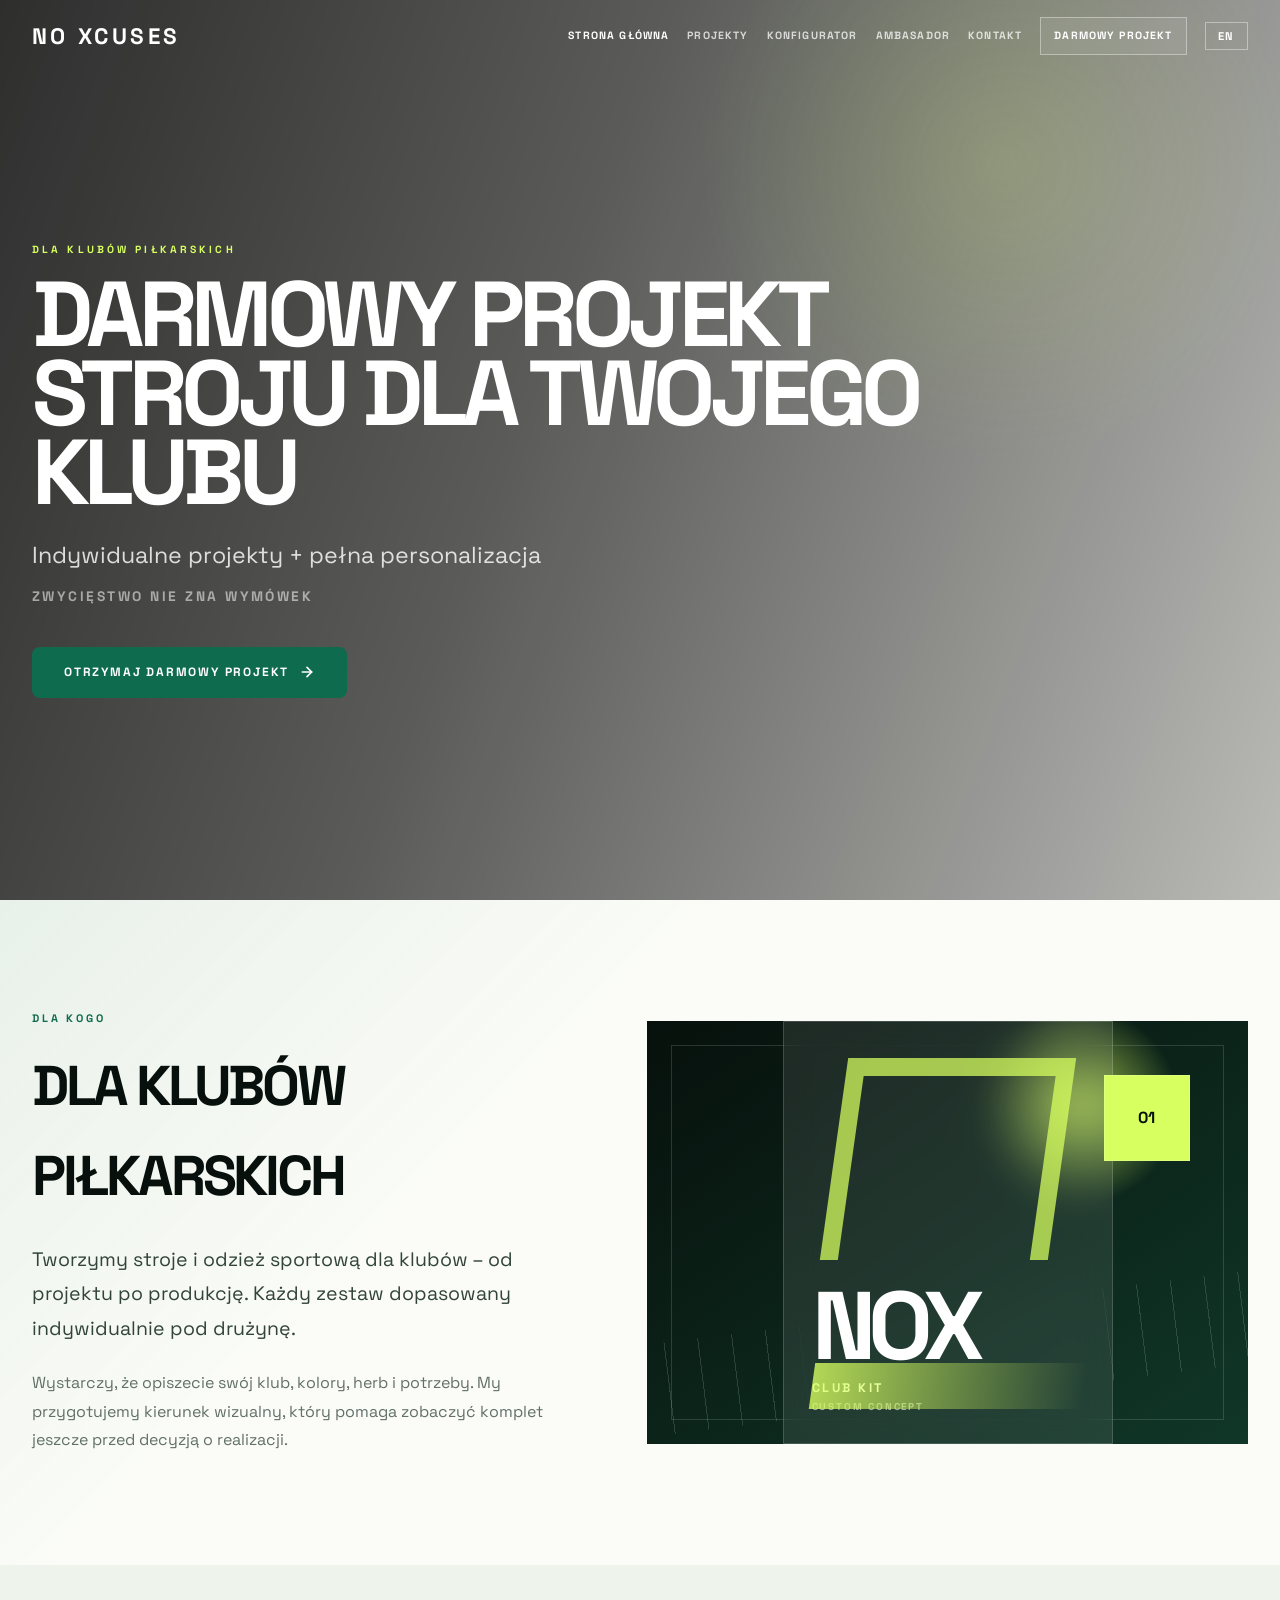
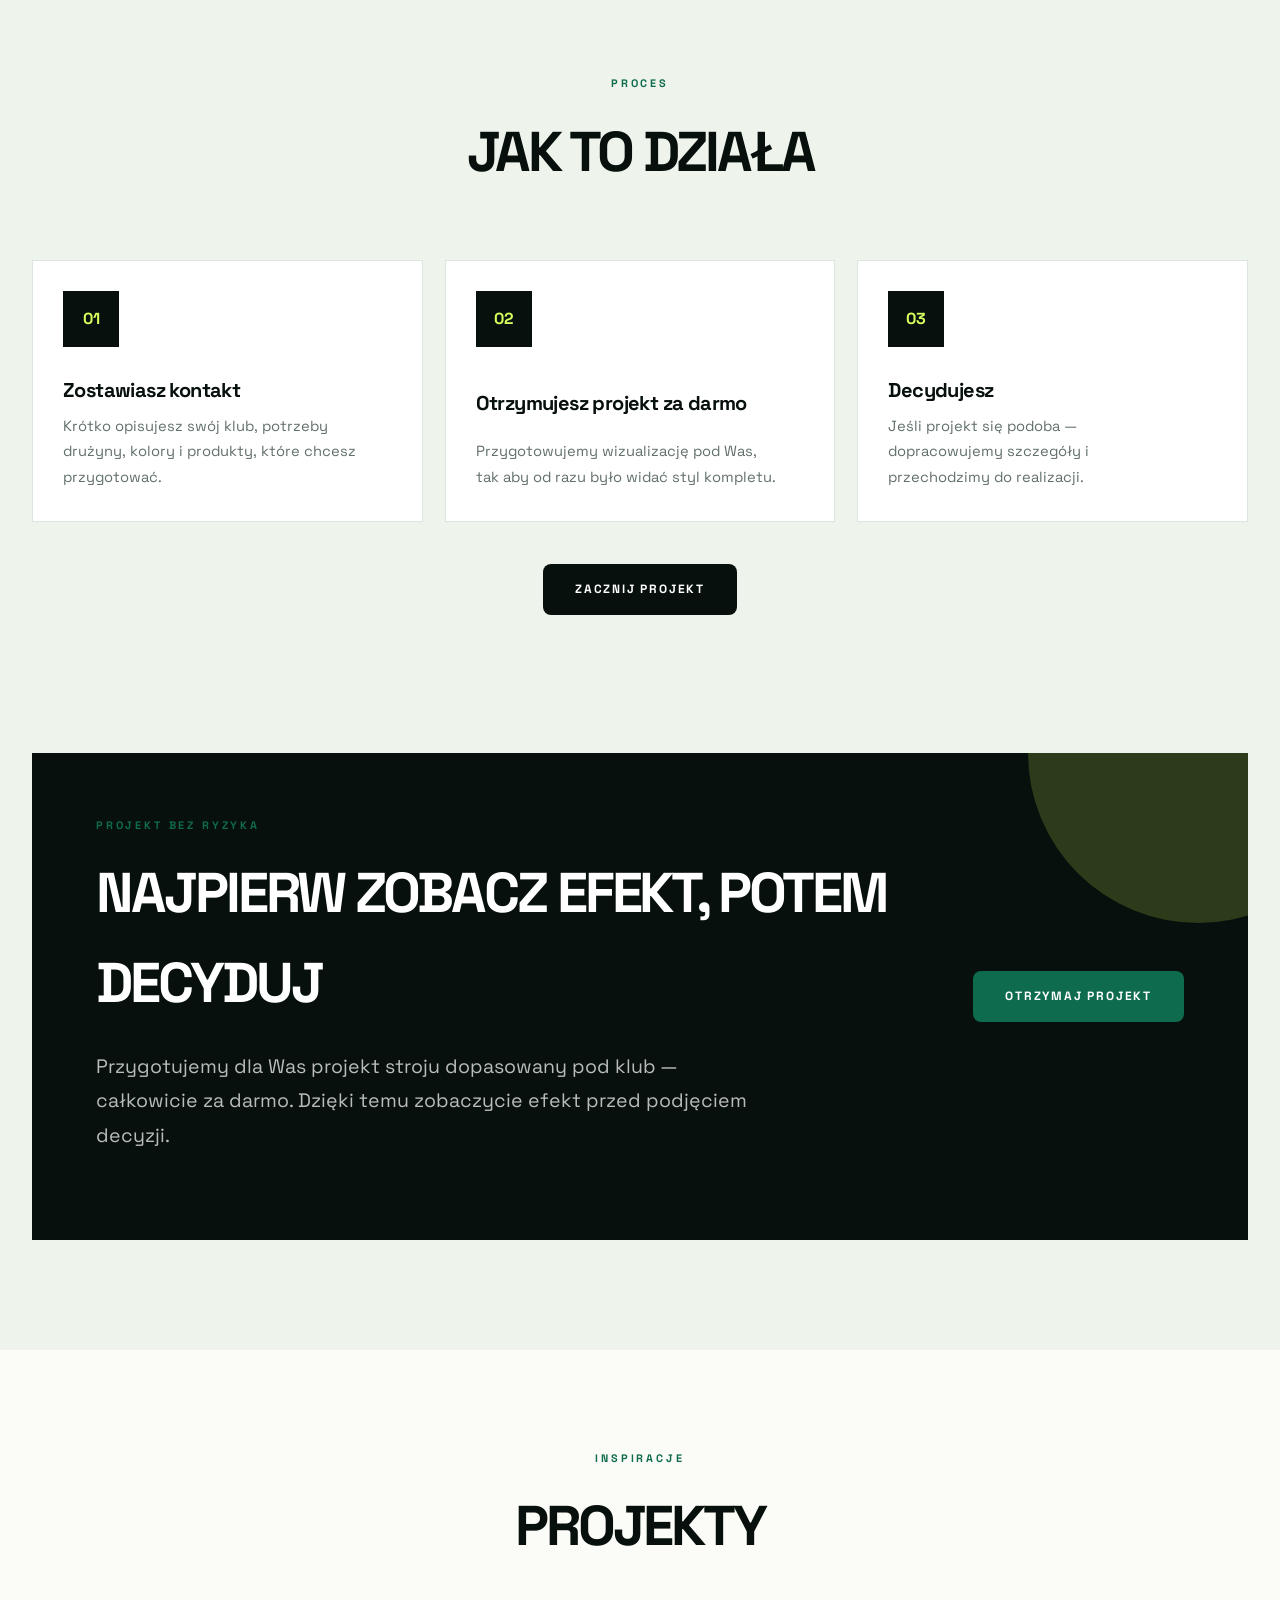
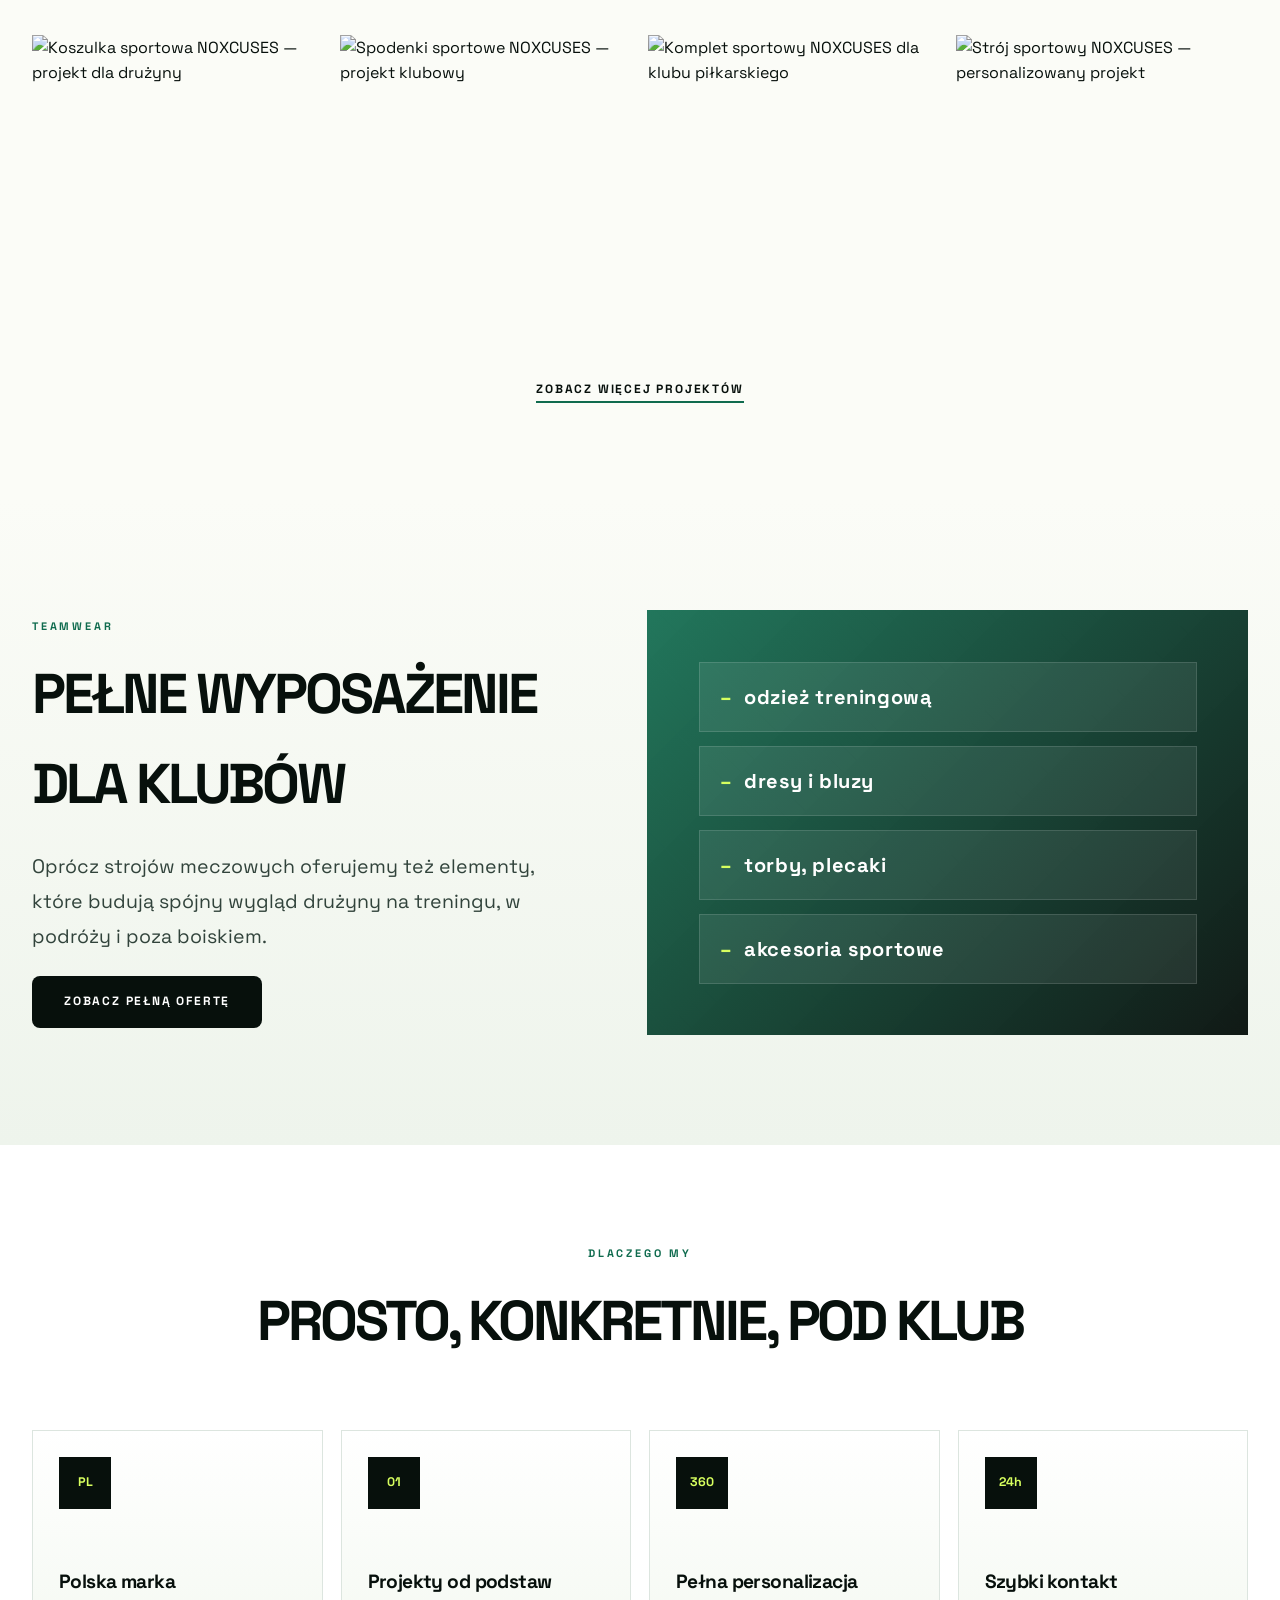
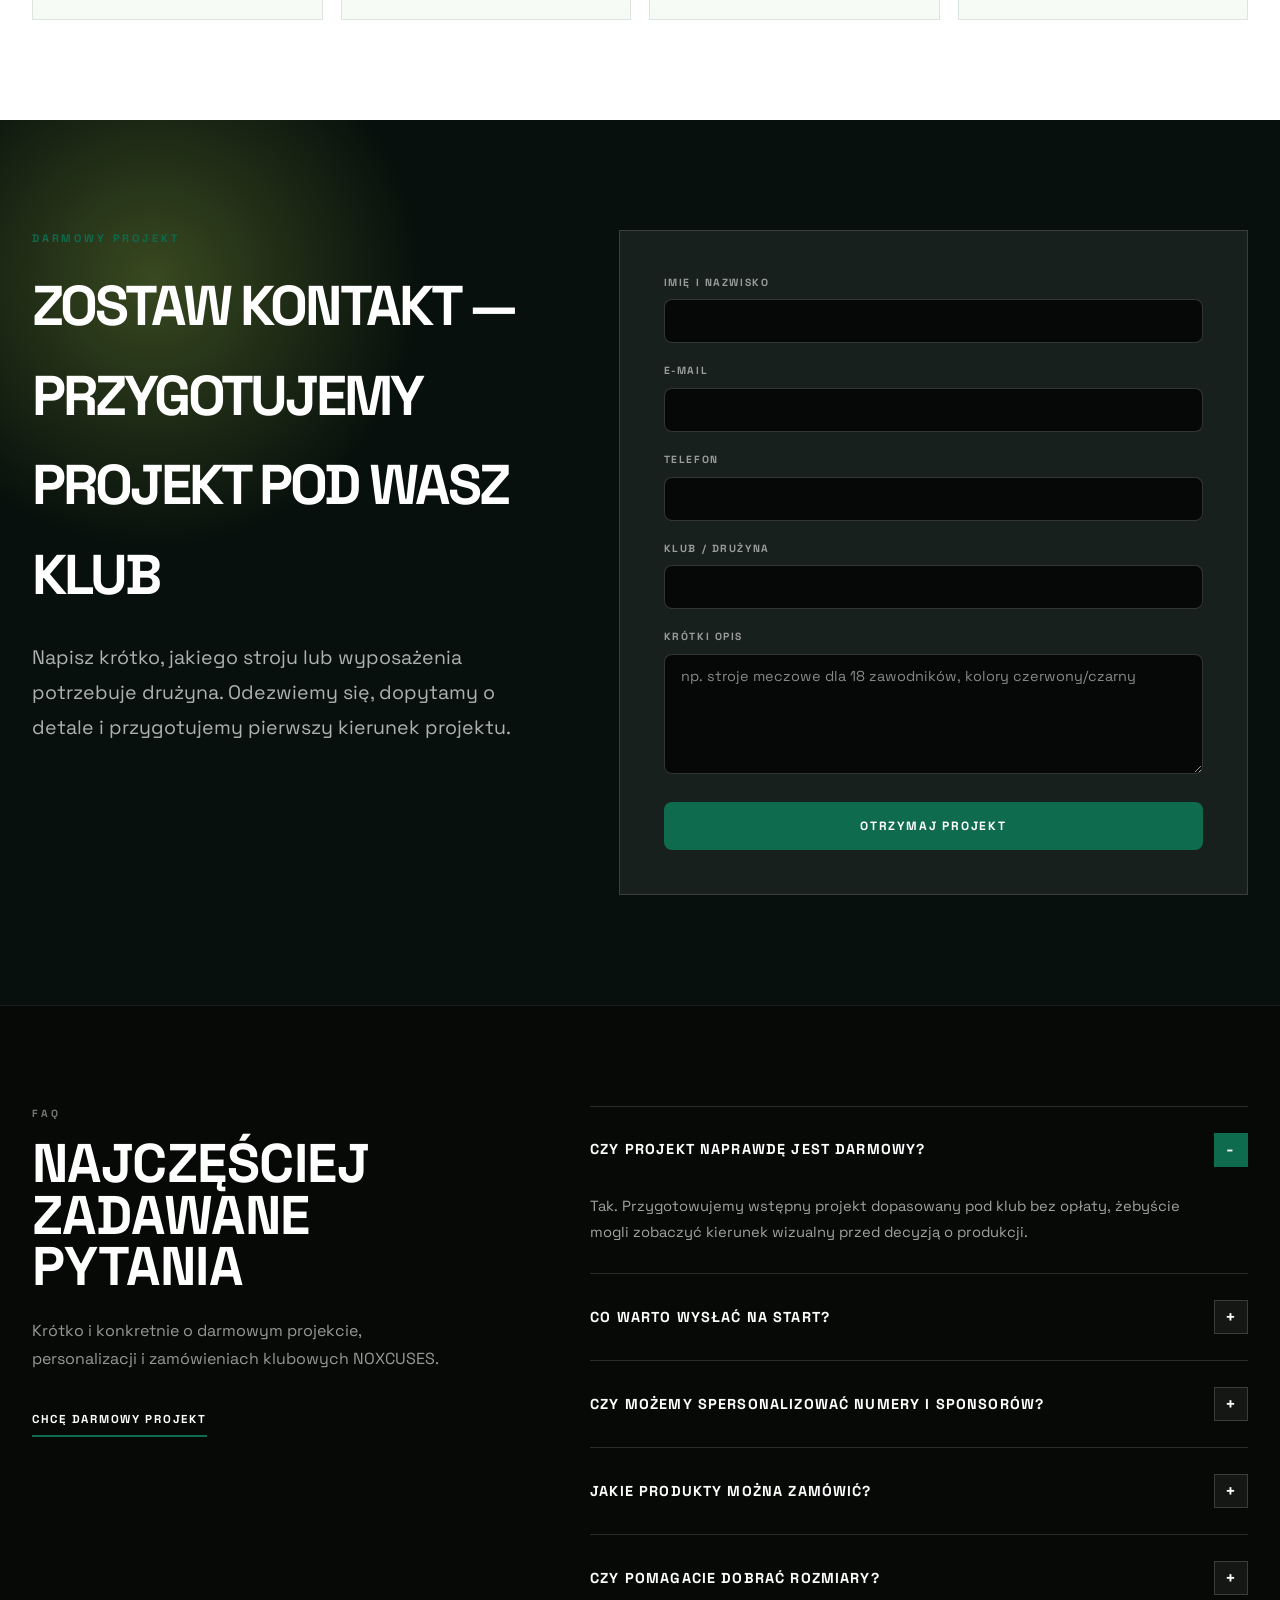
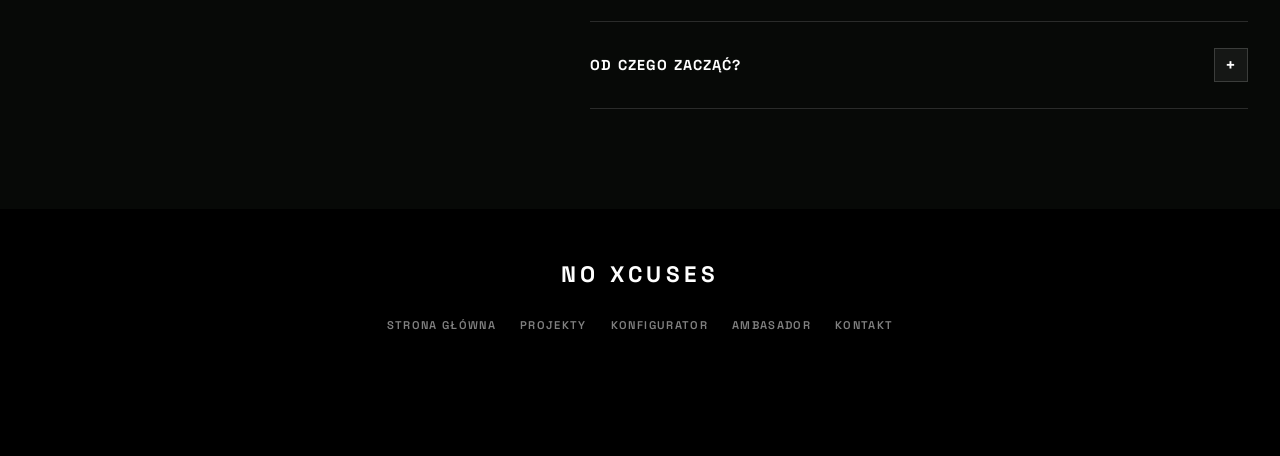
==== commit 41f307bc: "Add files via upload" ====
--- a/index.html
+++ b/index.html
@@ -4,36 +4,32 @@
   <meta charset="UTF-8" />
   <meta name="viewport" content="width=device-width, initial-scale=1.0" />
 
-  <!-- NEW: SEO Meta Tags -->
-  <title>NO XCUSES | Premium Custom Sportswear — Odzież Sportowa na Zamówienie</title>
-  <meta name="description" content="NO`XCUSES — projektujemy i produkujemy premium odzież sportową na zamówienie. Koszulki, spodenki, skarpety dla drużyn i klubów. Sublimacja, haft, flex." />
-  <meta name="keywords" content="odzież sportowa na zamówienie, koszulki sportowe, stroje sportowe, sublimacja, haft sportowy, NOXCUSES" />
+  <title>NO XCUSES | Darmowy projekt stroju dla Twojego klubu</title>
+  <meta name="description" content="NO XCUSES przygotuje darmowy projekt stroju dla Twojego klubu. Indywidualne projekty, pełna personalizacja, stroje meczowe i wyposażenie dla drużyn." />
+  <meta name="keywords" content="darmowy projekt stroju, stroje piłkarskie dla klubów, odzież sportowa na zamówienie, stroje meczowe, NOXCUSES" />
   <meta name="author" content="NO XCUSES" />
   <meta name="robots" content="index, follow" />
   <link rel="canonical" href="./" />
 
-  <!-- NEW: Open Graph -->
   <meta property="og:type" content="website" />
-  <meta property="og:title" content="NOXCUSES | Premium Custom Sportswear" />
-  <meta property="og:description" content="Zaprojektuj własną odzież sportową najwyższej klasy. Koszulki, spodenki i więcej dla Twojej drużyny." />
+  <meta property="og:title" content="NO XCUSES | Darmowy projekt stroju dla klubu" />
+  <meta property="og:description" content="Zostaw kontakt, a przygotujemy indywidualny projekt stroju dla Twojej drużyny." />
   <meta property="og:image" content="https://media.base44.com/images/public/69ee84b6a6a71488ecd2ae26/c185014a7_generated_317985d5.png" />
   <meta property="og:locale" content="pl_PL" />
 
-  <!-- NEW: Twitter Card -->
   <meta name="twitter:card" content="summary_large_image" />
-  <meta name="twitter:title" content="NO XCUSES | Premium Custom Sportswear" />
-  <meta name="twitter:description" content="Zaprojektuj własną odzież sportową najwyższej klasy." />
+  <meta name="twitter:title" content="NO XCUSES | Darmowy projekt stroju dla klubu" />
+  <meta name="twitter:description" content="Indywidualne projekty + pełna personalizacja dla klubów piłkarskich." />
   <meta name="twitter:image" content="https://media.base44.com/images/public/69ee84b6a6a71488ecd2ae26/c185014a7_generated_317985d5.png" />
 
   <link rel="stylesheet" href="styles.css" />
 
-  <!-- NEW: Structured Data -->
   <script type="application/ld+json">
   {
     "@context": "https://schema.org",
     "@type": "Organization",
     "name": "NOXCUSES",
-    "description": "Premium custom sportswear manufacturer",
+    "description": "Custom sportswear manufacturer for clubs and teams",
     "contactPoint": {
       "@type": "ContactPoint",
       "telephone": "+48-794-100-353",
@@ -45,16 +41,16 @@
 </head>
 <body>
 
-<!-- NAVBAR -->
 <nav class="navbar" id="navbar" role="navigation" aria-label="Główna nawigacja">
   <div class="navbar-inner">
     <button class="nav-logo" id="logoBtn" onclick="logoClick()" aria-label="NOXCUSES — strona główna">NO XCUSES</button>
     <div class="nav-links">
       <a href="index.html" class="active" data-pl="Strona Główna" data-en="Home" aria-current="page">Strona Główna</a>
+      <a href="projekty.html" data-pl="Projekty" data-en="Projects">Projekty</a>
       <a href="configurator.html" data-pl="Konfigurator" data-en="Configurator">Konfigurator</a>
-      <a href="portfolio.html" data-pl="Portfolio" data-en="Portfolio">Portfolio</a>
       <a href="ambassador.html" data-pl="Ambasador" data-en="Ambassador">Ambasador</a>
       <a href="contact.html" data-pl="Kontakt" data-en="Contact">Kontakt</a>
+      <a class="nav-cta" href="#homeContact" data-pl="Darmowy projekt" data-en="Free design">Darmowy projekt</a>
       <button class="lang-btn" onclick="toggleLang()" id="langBtn" aria-label="Zmień język">EN</button>
     </div>
     <button class="hamburger" id="hamburger" onclick="toggleMenu()" aria-label="Otwórz menu" aria-expanded="false">
@@ -63,144 +59,296 @@
   </div>
   <div class="mobile-menu" id="mobileMenu" role="menu">
     <a href="index.html" data-pl="Strona Główna" data-en="Home">Strona Główna</a>
+    <a href="projekty.html" data-pl="Projekty" data-en="Projects">Projekty</a>
     <a href="configurator.html" data-pl="Konfigurator" data-en="Configurator">Konfigurator</a>
-    <a href="portfolio.html" data-pl="Portfolio" data-en="Portfolio">Portfolio</a>
-    <a href="ambassador.html" data-pl="Ambasador" data-en="Ambassador">Ambasador</a>
+      <a href="ambassador.html" data-pl="Ambasador" data-en="Ambassador">Ambasador</a>
     <a href="contact.html" data-pl="Kontakt" data-en="Contact">Kontakt</a>
+    <a class="mobile-cta" href="#homeContact" data-pl="Darmowy projekt" data-en="Free design">Darmowy projekt</a>
     <button class="lang-btn" onclick="toggleLang()" id="langBtnMobile" aria-label="Zmień język">EN</button>
   </div>
 </nav>
 
-<!-- HERO -->
-<section class="hero" aria-label="Hero — NOXCUSES Premium Sportswear">
+<section class="hero" aria-label="Hero — darmowy projekt stroju NOXCUSES">
   <div class="hero-bg" role="img" aria-label="Zawodnik w odzieży NOXCUSES">
-    <!-- UPDATED: loading="eager" for LCP, explicit width/height for CLS -->
     <img
       src="https://media.base44.com/images/public/69ee84b6a6a71488ecd2ae26/c185014a7_generated_317985d5.png"
-      alt="Zawodnik w koszulce NOXCUSES — premium custom sportswear"
+      alt="Zawodnik w koszulce NOXCUSES"
       loading="eager"
       width="1920" height="1080"
     />
   </div>
   <div class="hero-overlay" aria-hidden="true"></div>
-  <div class="hero-content">
-    <p class="hero-eyebrow">Premium Custom Sportswear</p>
-    <!-- UPDATED: h1 semantic -->
-    <h1 class="hero-title" id="heroTitle">ZWYCIĘSTWO NIE ZNA WYMÓWEK</h1>
-    <p class="hero-sub" id="heroSub">Zaprojektuj własną odzież sportową najwyższej klasy.</p>
-    <a href="configurator.html" class="btn-primary" id="heroCta" aria-label="Przejdź do konfiguratora i rozpocznij projekt">
-      ROZPOCZNIJ PROJEKT
-      <svg xmlns="http://www.w3.org/2000/svg" viewBox="0 0 24 24" fill="none" stroke="currentColor" stroke-width="2.5" stroke-linecap="round" stroke-linejoin="round" aria-hidden="true"><line x1="5" y1="12" x2="19" y2="12"/><polyline points="12 5 19 12 12 19"/></svg>
-    </a>
-  </div>
-</section>
-
-<!-- HOW IT WORKS -->
+  <div class="hero-content hero-content-wide">
+    <div class="hero-copy">
+      <p class="hero-eyebrow" data-pl="Dla klubów piłkarskich" data-en="For football clubs">Dla klubów piłkarskich</p>
+      <h1 class="hero-title" id="heroTitle">Darmowy projekt stroju dla Twojego klubu</h1>
+      <p class="hero-sub" id="heroSub">Indywidualne projekty + pełna personalizacja</p>
+      <p class="hero-motto" data-pl="Zwycięstwo nie zna wymówek" data-en="Winning has no excuses">Zwycięstwo nie zna wymówek</p>
+      <div class="hero-action-row">
+        <a href="#homeContact" class="btn-primary" id="heroCta" aria-label="Przejdź do formularza i otrzymaj darmowy projekt">
+          <span data-pl="Otrzymaj darmowy projekt" data-en="Get a free design">Otrzymaj darmowy projekt</span>
+          <svg xmlns="http://www.w3.org/2000/svg" viewBox="0 0 24 24" fill="none" stroke="currentColor" stroke-width="2.5" stroke-linecap="round" stroke-linejoin="round" aria-hidden="true"><line x1="5" y1="12" x2="19" y2="12"/><polyline points="12 5 19 12 12 19"/></svg>
+        </a>
+      </div>
+    </div>
+  </div>
+</section>
+
+<section class="audience-section" aria-labelledby="audienceTitle">
+  <div class="container split-layout">
+    <div class="split-copy">
+      <p class="section-kicker" data-pl="Dla kogo" data-en="Who it is for">Dla kogo</p>
+      <h2 class="section-title section-title-left" id="audienceTitle" data-pl="Dla klubów piłkarskich" data-en="For football clubs">Dla klubów piłkarskich</h2>
+      <p class="section-lead" data-pl="Tworzymy stroje i odzież sportową dla klubów – od projektu po produkcję. Każdy zestaw dopasowany indywidualnie pod drużynę." data-en="We create kits and sportswear for clubs from design to production. Every set is tailored individually to the team.">Tworzymy stroje i odzież sportową dla klubów – od projektu po produkcję. Każdy zestaw dopasowany indywidualnie pod drużynę.</p>
+      <p class="section-text" data-pl="Wystarczy, że opiszecie swój klub, kolory, herb i potrzeby. My przygotujemy kierunek wizualny, który pomaga zobaczyć komplet jeszcze przed decyzją o realizacji." data-en="Tell us about your club, colors, crest and needs. We prepare a visual direction so you can see the kit before deciding on production.">Wystarczy, że opiszecie swój klub, kolory, herb i potrzeby. My przygotujemy kierunek wizualny, który pomaga zobaczyć komplet jeszcze przed decyzją o realizacji.</p>
+    </div>
+    <div class="club-visual" aria-hidden="true">
+      <div class="club-card club-card-main">
+        <span>NOX</span>
+        <strong>CLUB KIT</strong>
+        <small>custom concept</small>
+      </div>
+      <div class="club-card club-card-float">01</div>
+      <div class="club-lines"></div>
+    </div>
+  </div>
+</section>
+
 <section class="how-section" aria-labelledby="howTitle">
   <div class="container">
-    <h2 class="section-title" id="howTitle">JAK TO DZIAŁA</h2>
+    <p class="section-kicker centered" data-pl="Proces" data-en="Process">Proces</p>
+    <h2 class="section-title" id="howTitle">Jak to działa</h2>
     <div class="how-grid">
       <article class="how-step">
-        <div class="how-icon" aria-hidden="true">
-          <svg xmlns="http://www.w3.org/2000/svg" viewBox="0 0 24 24" fill="none" stroke="currentColor" stroke-width="2" stroke-linecap="round" stroke-linejoin="round"><polyline points="15 3 21 3 21 9"/><path d="M10 14 21 3"/><path d="M21 16v5H3V3h5"/></svg>
-        </div>
-        <h3 class="how-step-title" id="how1Title">01 — WYBIERZ</h3>
-        <p class="how-step-desc" id="how1Desc">Wybierz typ produktu, krój i materiał w naszym konfiguratorze.</p>
+        <div class="how-number">01</div>
+        <h3 class="how-step-title" id="how1Title">Zostawiasz kontakt</h3>
+        <p class="how-step-desc" id="how1Desc">Krótko opisujesz swój klub, potrzeby drużyny, kolory i produkty, które chcesz przygotować.</p>
       </article>
       <article class="how-step">
-        <div class="how-icon" aria-hidden="true">
-          <svg xmlns="http://www.w3.org/2000/svg" viewBox="0 0 24 24" fill="none" stroke="currentColor" stroke-width="2" stroke-linecap="round" stroke-linejoin="round"><circle cx="13.5" cy="6.5" r=".5" fill="currentColor"/><circle cx="17.5" cy="10.5" r=".5" fill="currentColor"/><circle cx="8.5" cy="7.5" r=".5" fill="currentColor"/><circle cx="6.5" cy="12.5" r=".5" fill="currentColor"/><path d="M12 2C6.5 2 2 6.5 2 12s4.5 10 10 10c.926 0 1.648-.746 1.648-1.688 0-.437-.18-.835-.437-1.125-.29-.289-.438-.652-.438-1.125a1.64 1.64 0 0 1 1.668-1.668h1.996c3.051 0 5.555-2.503 5.555-5.554C21.965 6.012 17.461 2 12 2z"/></svg>
-        </div>
-        <h3 class="how-step-title" id="how2Title">02 — ZAPROJEKTUJ</h3>
-        <p class="how-step-desc" id="how2Desc">Dodaj kolory, logo i branding — zrobimy resztę.</p>
+        <div class="how-number">02</div>
+        <h3 class="how-step-title" id="how2Title">Otrzymujesz projekt za darmo</h3>
+        <p class="how-step-desc" id="how2Desc">Przygotowujemy wizualizację pod Was, tak aby od razu było widać styl kompletu.</p>
       </article>
       <article class="how-step">
-        <div class="how-icon" aria-hidden="true">
-          <svg xmlns="http://www.w3.org/2000/svg" viewBox="0 0 24 24" fill="none" stroke="currentColor" stroke-width="2" stroke-linecap="round" stroke-linejoin="round"><path d="M5 12H3l9-9 9 9h-2"/><path d="M5 12v7a2 2 0 0 0 2 2h10a2 2 0 0 0 2-2v-7"/><path d="M9 21v-6a2 2 0 0 1 2-2h2a2 2 0 0 1 2 2v6"/></svg>
-        </div>
-        <h3 class="how-step-title" id="how3Title">03 — ZAMÓW</h3>
-        <p class="how-step-desc" id="how3Desc">Złóż zamówienie — dostarczymy je prosto do Ciebie.</p>
+        <div class="how-number">03</div>
+        <h3 class="how-step-title" id="how3Title">Decydujesz</h3>
+        <p class="how-step-desc" id="how3Desc">Jeśli projekt się podoba — dopracowujemy szczegóły i przechodzimy do realizacji.</p>
       </article>
     </div>
-  </div>
-</section>
-
-<!-- GALLERY -->
+    <div class="section-actions centered">
+      <a href="#homeContact" class="btn-primary btn-dark" data-pl="Zacznij projekt" data-en="Start a design">Zacznij projekt</a>
+    </div>
+  </div>
+</section>
+
+<section class="free-project-section" aria-labelledby="freeProjectTitle">
+  <div class="container">
+    <div class="free-project-card">
+      <div>
+        <p class="section-kicker" data-pl="Projekt bez ryzyka" data-en="Risk-free design">Projekt bez ryzyka</p>
+        <h2 class="section-title section-title-left" id="freeProjectTitle" data-pl="Najpierw zobacz efekt, potem decyduj" data-en="See the result before you decide">Najpierw zobacz efekt, potem decyduj</h2>
+        <p class="section-lead" data-pl="Przygotujemy dla Was projekt stroju dopasowany pod klub — całkowicie za darmo. Dzięki temu zobaczycie efekt przed podjęciem decyzji." data-en="We will prepare a kit design tailored to your club completely for free. This lets you see the result before making a decision.">Przygotujemy dla Was projekt stroju dopasowany pod klub — całkowicie za darmo. Dzięki temu zobaczycie efekt przed podjęciem decyzji.</p>
+      </div>
+      <a href="#homeContact" class="btn-primary" data-pl="Otrzymaj projekt" data-en="Get a design">Otrzymaj projekt</a>
+    </div>
+  </div>
+</section>
+
 <section class="gallery-section" aria-labelledby="galleryTitle">
   <div class="container">
-    <h2 class="section-title" id="galleryTitle">NASZE REALIZACJE</h2>
+    <p class="section-kicker centered" data-pl="Inspiracje" data-en="Inspiration">Inspiracje</p>
+    <h2 class="section-title" id="galleryTitle">Projekty</h2>
     <div class="gallery-grid">
-      <!-- UPDATED: descriptive alt texts, loading="lazy" -->
-      <div class="gallery-item"><img src="https://media.base44.com/images/public/69ee84b6a6a71488ecd2ae26/1b9ec1ccb_generated_0de49808.png" alt="Koszulka sportowa NOXCUSES — realizacja dla drużyny" loading="lazy" /></div>
-      <div class="gallery-item"><img src="https://media.base44.com/images/public/69ee84b6a6a71488ecd2ae26/ffcb7bfd2_generated_e099dabf.png" alt="Spodenki sportowe NOXCUSES — custom design" loading="lazy" /></div>
+      <div class="gallery-item"><img src="https://media.base44.com/images/public/69ee84b6a6a71488ecd2ae26/1b9ec1ccb_generated_0de49808.png" alt="Koszulka sportowa NOXCUSES — projekt dla drużyny" loading="lazy" /></div>
+      <div class="gallery-item"><img src="https://media.base44.com/images/public/69ee84b6a6a71488ecd2ae26/ffcb7bfd2_generated_e099dabf.png" alt="Spodenki sportowe NOXCUSES — projekt klubowy" loading="lazy" /></div>
       <div class="gallery-item"><img src="https://media.base44.com/images/public/69ee84b6a6a71488ecd2ae26/4e04a6548_generated_06a75e59.png" alt="Komplet sportowy NOXCUSES dla klubu piłkarskiego" loading="lazy" /></div>
-      <div class="gallery-item"><img src="https://media.base44.com/images/public/69ee84b6a6a71488ecd2ae26/413efdf92_generated_56c39984.png" alt="Strój sportowy NOXCUSES — sublimacja fullprint" loading="lazy" /></div>
+      <div class="gallery-item"><img src="https://media.base44.com/images/public/69ee84b6a6a71488ecd2ae26/413efdf92_generated_56c39984.png" alt="Strój sportowy NOXCUSES — personalizowany projekt" loading="lazy" /></div>
     </div>
     <div class="gallery-more">
-      <a href="portfolio.html" id="galleryMore" aria-label="Zobacz pełne portfolio realizacji NOXCUSES">Portfolio →</a>
-    </div>
-  </div>
-</section>
-
-<!-- FAQ -->
+      <a href="projekty.html" id="galleryMore" aria-label="Zobacz więcej projektów NOXCUSES">Zobacz więcej projektów</a>
+    </div>
+  </div>
+</section>
+
+<section class="teamwear-section" aria-labelledby="teamwearTitle">
+  <div class="container teamwear-layout">
+    <div>
+      <p class="section-kicker" data-pl="Teamwear" data-en="Teamwear">Teamwear</p>
+      <h2 class="section-title section-title-left" id="teamwearTitle" data-pl="Pełne wyposażenie dla klubów" data-en="Full equipment for clubs">Pełne wyposażenie dla klubów</h2>
+      <p class="section-lead" data-pl="Oprócz strojów meczowych oferujemy też elementy, które budują spójny wygląd drużyny na treningu, w podróży i poza boiskiem." data-en="Besides match kits, we offer items that build a consistent team look during training, travel and off the pitch.">Oprócz strojów meczowych oferujemy też elementy, które budują spójny wygląd drużyny na treningu, w podróży i poza boiskiem.</p>
+      <a href="configurator.html" class="btn-primary btn-dark" data-pl="Zobacz pełną ofertę" data-en="See full offer">Zobacz pełną ofertę</a>
+    </div>
+    <div class="teamwear-card">
+      <ul class="teamwear-list">
+        <li data-pl="odzież treningową" data-en="training apparel">odzież treningową</li>
+        <li data-pl="dresy i bluzy" data-en="tracksuits and hoodies">dresy i bluzy</li>
+        <li data-pl="torby, plecaki" data-en="bags and backpacks">torby, plecaki</li>
+        <li data-pl="akcesoria sportowe" data-en="sports accessories">akcesoria sportowe</li>
+      </ul>
+    </div>
+  </div>
+</section>
+
+<section class="why-section" aria-labelledby="whyTitle">
+  <div class="container">
+    <p class="section-kicker centered" data-pl="Dlaczego my" data-en="Why us">Dlaczego my</p>
+    <h2 class="section-title" id="whyTitle" data-pl="Prosto, konkretnie, pod klub" data-en="Simple, clear, built for clubs">Prosto, konkretnie, pod klub</h2>
+    <div class="why-grid">
+      <article class="why-item"><span>PL</span><h3 data-pl="Polska marka" data-en="Polish brand">Polska marka</h3></article>
+      <article class="why-item"><span>01</span><h3 data-pl="Projekty od podstaw" data-en="Designs from scratch">Projekty od podstaw</h3></article>
+      <article class="why-item"><span>360</span><h3 data-pl="Pełna personalizacja" data-en="Full personalization">Pełna personalizacja</h3></article>
+      <article class="why-item"><span>24h</span><h3 data-pl="Szybki kontakt" data-en="Fast contact">Szybki kontakt</h3></article>
+    </div>
+  </div>
+</section>
+
+<section class="lead-section" id="homeContact" aria-labelledby="leadTitle">
+  <div class="container lead-layout">
+    <div class="lead-copy">
+      <p class="section-kicker" data-pl="Darmowy projekt" data-en="Free design">Darmowy projekt</p>
+      <h2 class="section-title section-title-left" id="leadTitle" data-pl="Zostaw kontakt — przygotujemy projekt pod Wasz klub" data-en="Leave your contact details — we will prepare a club design">Zostaw kontakt — przygotujemy projekt pod Wasz klub</h2>
+      <p class="section-lead" data-pl="Napisz krótko, jakiego stroju lub wyposażenia potrzebuje drużyna. Odezwiemy się, dopytamy o detale i przygotujemy pierwszy kierunek projektu." data-en="Briefly describe what kit or equipment your team needs. We will get back to you, ask for details and prepare the first design direction.">Napisz krótko, jakiego stroju lub wyposażenia potrzebuje drużyna. Odezwiemy się, dopytamy o detale i przygotujemy pierwszy kierunek projektu.</p>
+    </div>
+    <div class="lead-card">
+      <div id="homeLeadSuccess" class="form-success" style="display:none" role="alert">
+        <svg viewBox="0 0 24 24" fill="none" stroke="currentColor" stroke-width="2" stroke-linecap="round" stroke-linejoin="round" aria-hidden="true"><polyline points="20 6 9 17 4 12"/></svg>
+        <h3 data-pl="Kontakt zapisany!" data-en="Contact saved!">Kontakt zapisany!</h3>
+        <p data-pl="Dzięki. Odezwiemy się i przygotujemy kolejny krok projektu." data-en="Thanks. We will get back to you and prepare the next design step.">Dzięki. Odezwiemy się i przygotujemy kolejny krok projektu.</p>
+      </div>
+      <form id="homeLeadForm" novalidate>
+        <div class="form-group">
+          <label class="form-label" for="lead-name" data-pl="Imię i nazwisko" data-en="Full name">Imię i nazwisko</label>
+          <input class="form-input" type="text" id="lead-name" name="name" autocomplete="name" required aria-required="true" />
+          <span class="form-error" id="err-lead-name"></span>
+        </div>
+        <div class="form-group">
+          <label class="form-label" for="lead-email" data-pl="E-mail" data-en="Email">E-mail</label>
+          <input class="form-input" type="email" id="lead-email" name="email" autocomplete="email" required aria-required="true" />
+          <span class="form-error" id="err-lead-email"></span>
+        </div>
+        <div class="form-group">
+          <label class="form-label" for="lead-phone" data-pl="Telefon" data-en="Phone">Telefon</label>
+          <input class="form-input" type="tel" id="lead-phone" name="phone" autocomplete="tel" />
+        </div>
+        <div class="form-group">
+          <label class="form-label" for="lead-team" data-pl="Klub / drużyna" data-en="Club / team">Klub / drużyna</label>
+          <input class="form-input" type="text" id="lead-team" name="team" required aria-required="true" />
+          <span class="form-error" id="err-lead-team"></span>
+        </div>
+        <div class="form-group">
+          <label class="form-label" for="lead-message" data-pl="Krótki opis" data-en="Short description">Krótki opis</label>
+          <textarea class="form-textarea" id="lead-message" name="message" rows="4" placeholder="np. stroje meczowe dla 18 zawodników, kolory czerwony/czarny"></textarea>
+        </div>
+        <button type="submit" class="btn-submit" id="leadSubmit">
+          <span class="btn-text" data-pl="Otrzymaj projekt" data-en="Get a design">Otrzymaj projekt</span>
+          <span class="btn-loader" aria-hidden="true"></span>
+        </button>
+      </form>
+    </div>
+  </div>
+</section>
+
 <section class="faq-section" aria-labelledby="faqTitle">
   <div class="container faq-layout">
     <div class="faq-intro">
       <p class="faq-eyebrow" data-pl="FAQ" data-en="FAQ">FAQ</p>
       <h2 class="faq-title" id="faqTitle" data-pl="NAJCZĘŚCIEJ ZADAWANE PYTANIA" data-en="FREQUENTLY ASKED QUESTIONS">NAJCZĘŚCIEJ ZADAWANE PYTANIA</h2>
-      <p class="faq-sub" data-pl="Krótko i konkretnie o zamówieniach, projektach i realizacji odzieży NOXCUSES." data-en="Clear answers about orders, design files and NOXCUSES production.">Krótko i konkretnie o zamówieniach, projektach i realizacji odzieży NOXCUSES.</p>
-      <a class="faq-contact-link" href="contact.html" data-pl="MASZ INNE PYTANIE?" data-en="HAVE ANOTHER QUESTION?">MASZ INNE PYTANIE?</a>
+      <p class="faq-sub" data-pl="Krótko i konkretnie o darmowym projekcie, personalizacji i zamówieniach klubowych NOXCUSES." data-en="Clear answers about free design, personalization and NOXCUSES club orders.">Krótko i konkretnie o darmowym projekcie, personalizacji i zamówieniach klubowych NOXCUSES.</p>
+      <a class="faq-contact-link" href="#homeContact" data-pl="CHCĘ DARMOWY PROJEKT" data-en="I WANT A FREE DESIGN">CHCĘ DARMOWY PROJEKT</a>
     </div>
 
     <div class="faq-list">
       <details class="faq-item" open>
-        <summary><span data-pl="Ile trwa realizacja zamówienia?" data-en="How long does an order take?">Ile trwa realizacja zamówienia?</span></summary>
-        <p data-pl="Standardowy czas produkcji ustalamy indywidualnie po zaakceptowaniu projektu i szczegółów zamówienia. Przy pierwszym kontakcie podamy realny termin dla Twojej drużyny." data-en="Production time is confirmed individually after the design and order details are approved. During the first contact, we will give you a realistic timeline for your team.">Standardowy czas produkcji ustalamy indywidualnie po zaakceptowaniu projektu i szczegółów zamówienia. Przy pierwszym kontakcie podamy realny termin dla Twojej drużyny.</p>
-      </details>
-
-      <details class="faq-item">
-        <summary><span data-pl="Czy mogę zamówić własny projekt graficzny?" data-en="Can I order my own graphic design?">Czy mogę zamówić własny projekt graficzny?</span></summary>
-        <p data-pl="Tak. Możesz przesłać gotowy projekt, inspiracje, kolory klubu i logo. Jeśli masz tylko ogólny pomysł, pomożemy przełożyć go na spójny wygląd kompletu." data-en="Yes. You can send a finished design, references, club colors and logo. If you only have a rough idea, we can help turn it into a cohesive kit.">Tak. Możesz przesłać gotowy projekt, inspiracje, kolory klubu i logo. Jeśli masz tylko ogólny pomysł, pomożemy przełożyć go na spójny wygląd kompletu.</p>
-      </details>
-
-      <details class="faq-item">
-        <summary><span data-pl="Jakie pliki z logo są najlepsze?" data-en="What logo files work best?">Jakie pliki z logo są najlepsze?</span></summary>
-        <p data-pl="Najlepiej sprawdzają się pliki wektorowe SVG, PDF, AI lub EPS. Jeśli masz tylko PNG albo JPG, wyślij je mimo wszystko - sprawdzimy jakość i podpowiemy kolejny krok." data-en="Vector files such as SVG, PDF, AI or EPS work best. If you only have PNG or JPG, send them anyway - we will check the quality and suggest the next step.">Najlepiej sprawdzają się pliki wektorowe SVG, PDF, AI lub EPS. Jeśli masz tylko PNG albo JPG, wyślij je mimo wszystko - sprawdzimy jakość i podpowiemy kolejny krok.</p>
+        <summary><span data-pl="Czy projekt naprawdę jest darmowy?" data-en="Is the design really free?">Czy projekt naprawdę jest darmowy?</span></summary>
+        <p data-pl="Tak. Przygotowujemy wstępny projekt dopasowany pod klub bez opłaty, żebyście mogli zobaczyć kierunek wizualny przed decyzją o produkcji." data-en="Yes. We prepare an initial club-tailored design for free so you can see the visual direction before deciding on production.">Tak. Przygotowujemy wstępny projekt dopasowany pod klub bez opłaty, żebyście mogli zobaczyć kierunek wizualny przed decyzją o produkcji.</p>
+      </details>
+
+      <details class="faq-item">
+        <summary><span data-pl="Co warto wysłać na start?" data-en="What should we send first?">Co warto wysłać na start?</span></summary>
+        <p data-pl="Najlepiej podać nazwę klubu, kolory, herb lub logo, liczbę zawodników i krótko opisać, czy chodzi o stroje meczowe, treningowe czy pełne wyposażenie." data-en="It is best to share the club name, colors, crest or logo, number of players and briefly describe whether you need match kits, training apparel or full equipment.">Najlepiej podać nazwę klubu, kolory, herb lub logo, liczbę zawodników i krótko opisać, czy chodzi o stroje meczowe, treningowe czy pełne wyposażenie.</p>
+      </details>
+
+      <details class="faq-item">
+        <summary><span data-pl="Czy możemy spersonalizować numery i sponsorów?" data-en="Can we personalize numbers and sponsors?">Czy możemy spersonalizować numery i sponsorów?</span></summary>
+        <p data-pl="Tak. Numery, nazwiska, logotypy sponsorów, herb klubu i kolory możemy dopasować do konkretnego projektu oraz wybranej techniki zdobienia." data-en="Yes. Numbers, names, sponsor logos, club crest and colors can be matched to the design and selected decoration technique.">Tak. Numery, nazwiska, logotypy sponsorów, herb klubu i kolory możemy dopasować do konkretnego projektu oraz wybranej techniki zdobienia.</p>
+      </details>
+
+      <details class="faq-item">
+        <summary><span data-pl="Jakie produkty można zamówić?" data-en="What products can we order?">Jakie produkty można zamówić?</span></summary>
+        <p data-pl="Przygotowujemy stroje meczowe, koszulki treningowe, spodenki, getry, bluzy, spodnie treningowe, polo oraz akcesoria takie jak torby, plecaki, worki czy piłki." data-en="We prepare match kits, training shirts, shorts, socks, hoodies, training pants, polos and accessories such as bags, backpacks, gym sacks and balls.">Przygotowujemy stroje meczowe, koszulki treningowe, spodenki, getry, bluzy, spodnie treningowe, polo oraz akcesoria takie jak torby, plecaki, worki czy piłki.</p>
       </details>
 
       <details class="faq-item">
         <summary><span data-pl="Czy pomagacie dobrać rozmiary?" data-en="Do you help with sizing?">Czy pomagacie dobrać rozmiary?</span></summary>
-        <p data-pl="Tak, pomagamy dobrać rozmiary pod skład drużyny i typ produktu. Możesz zebrać rozmiarówkę od zawodników, a my dopasujemy ją do wybranego kroju." data-en="Yes, we help match sizes to the team roster and product type. You can collect sizes from players, and we will align them with the selected fit.">Tak, pomagamy dobrać rozmiary pod skład drużyny i typ produktu. Możesz zebrać rozmiarówkę od zawodników, a my dopasujemy ją do wybranego kroju.</p>
-      </details>
-
-      <details class="faq-item">
-        <summary><span data-pl="Czy można domówić pojedyncze sztuki później?" data-en="Can we reorder single pieces later?">Czy można domówić pojedyncze sztuki później?</span></summary>
-        <p data-pl="W większości przypadków tak. Zachowujemy ustalenia projektowe, dzięki czemu łatwiej odtworzyć komplet przy kolejnych zamówieniach lub uzupełnieniach składu." data-en="In most cases, yes. We keep the design details, making it easier to recreate the kit for future orders or roster updates.">W większości przypadków tak. Zachowujemy ustalenia projektowe, dzięki czemu łatwiej odtworzyć komplet przy kolejnych zamówieniach lub uzupełnieniach składu.</p>
-      </details>
-
-      <details class="faq-item">
-        <summary><span data-pl="Od czego zacząć zamówienie?" data-en="How do I start an order?">Od czego zacząć zamówienie?</span></summary>
-        <p data-pl="Najprościej przejść do konfiguratora, wybrać produkt i zostawić dane kontaktowe. Możesz też napisać przez formularz kontaktowy, jeśli chcesz najpierw omówić szczegóły." data-en="The easiest way is to open the configurator, select a product and leave your contact details. You can also use the contact form if you want to discuss details first.">Najprościej przejść do konfiguratora, wybrać produkt i zostawić dane kontaktowe. Możesz też napisać przez formularz kontaktowy, jeśli chcesz najpierw omówić szczegóły.</p>
-      </details>
-    </div>
-  </div>
-</section>
-
-<!-- FOOTER -->
+        <p data-pl="Tak, pomagamy dobrać rozmiary pod skład drużyny i typ produktu. Możesz zebrać rozmiarówkę od zawodników, a my dopasujemy ją do wybranego rozwiązania." data-en="Yes, we help match sizes to the team roster and product type. You can collect sizes from players and we will align them with the selected solution.">Tak, pomagamy dobrać rozmiary pod skład drużyny i typ produktu. Możesz zebrać rozmiarówkę od zawodników, a my dopasujemy ją do wybranego rozwiązania.</p>
+      </details>
+
+      <details class="faq-item">
+        <summary><span data-pl="Od czego zacząć?" data-en="How do we start?">Od czego zacząć?</span></summary>
+        <p data-pl="Najprościej zostawić kontakt w formularzu lub przejść przez konfigurator. Po zgłoszeniu odezwiemy się, dopytamy o szczegóły i przygotujemy następny krok." data-en="The easiest way is to leave your contact details in the form or go through the configurator. After submission, we will get back to you, ask for details and prepare the next step.">Najprościej zostawić kontakt w formularzu lub przejść przez konfigurator. Po zgłoszeniu odezwiemy się, dopytamy o szczegóły i przygotujemy następny krok.</p>
+      </details>
+    </div>
+  </div>
+</section>
+
 <footer role="contentinfo">
   <div class="footer-logo" aria-label="NOXCUSES">NO XCUSES</div>
   <nav class="footer-links" aria-label="Nawigacja w stopce">
     <a href="index.html" data-pl="Strona Główna" data-en="Home">Strona Główna</a>
+    <a href="projekty.html" data-pl="Projekty" data-en="Projects">Projekty</a>
     <a href="configurator.html" data-pl="Konfigurator" data-en="Configurator">Konfigurator</a>
-    <a href="portfolio.html">Portfolio</a>
-    <a href="ambassador.html" data-pl="Ambasador" data-en="Ambassador">Ambasador</a>
+      <a href="ambassador.html" data-pl="Ambasador" data-en="Ambassador">Ambasador</a>
     <a href="contact.html" data-pl="Kontakt" data-en="Contact">Kontakt</a>
   </nav>
-  <p class="footer-copy">© <span id="footerYear">2025</span> NO XCUSES. <span id="footerRights">Wszelkie prawa zastrzeżone.</span><br><a href="https://www.instagram.com/erikcoding/" target="_blank">Made by ErikCoding</a></p>
+  <p class="footer-copy">© <span id="footerYear">2026</span> NO XCUSES. <span id="footerRights">Wszelkie prawa zastrzeżone.</span><br><a href="https://www.instagram.com/erikcoding/" target="_blank" rel="noopener">Made by ErikCoding</a></p>
 </footer>
 
+<div class="toast" id="toast" role="alert" aria-live="polite"></div>
+
 <script src="script.js"></script>
-<!-- NEW: dynamic footer year -->
-<script>document.getElementById('footerYear').textContent = new Date().getFullYear();</script>
+<script src="firebase-config.js"></script>
+<script>
+document.getElementById('footerYear').textContent = new Date().getFullYear();
+
+const homeLeadForm = document.getElementById('homeLeadForm');
+if (homeLeadForm) {
+  homeLeadForm.addEventListener('submit', async function(e) {
+    e.preventDefault();
+    if (!validateForm(this)) return;
+
+    const btn = document.getElementById('leadSubmit');
+    setLoading(btn, true);
+
+    const phone = this.phone.value.trim();
+    const team = this.team.value.trim();
+    const message = this.message.value.trim();
+    const data = {
+      name: this.name.value.trim(),
+      email: this.email.value.trim(),
+      phone,
+      team,
+      subject: 'Darmowy projekt stroju - strona główna',
+      message: [
+        `Klub / drużyna: ${team || '—'}`,
+        `Telefon: ${phone || '—'}`,
+        `Opis: ${message || '—'}`
+      ].join('\n'),
+      source: 'Strona główna - darmowy projekt',
+      id: Date.now(), status: 'new', created_at: new Date().toISOString()
+    };
+
+    const saved = await saveToFirebase('contacts', data);
+    if (!saved) {
+      setLoading(btn, false);
+      showToast(getLang() === 'pl' ? 'Nie udało się wysłać formularza. Spróbuj ponownie za chwilę.' : 'Could not send the form. Please try again in a moment.', true);
+      return;
+    }
+
+    setLoading(btn, false);
+    this.style.display = 'none';
+    document.getElementById('homeLeadSuccess').style.display = 'flex';
+  });
+}
+</script>
 </body>
 </html>
--- a/styles.css
+++ b/styles.css
@@ -1,24 +1,30 @@
-@import url('https://fonts.googleapis.com/css2?family=Inter:wght@300;400;500;600;700;800;900&display=swap');
+@import url('https://fonts.googleapis.com/css2?family=Archivo:wght@400;500;600;700;800;900&family=Space+Grotesk:wght@400;500;600;700&display=swap');
 
 *, *::before, *::after { box-sizing: border-box; margin: 0; padding: 0; }
 
 :root {
-  --primary: #0f3d2e;
+  --primary: #0f6b4e;
+  --primary-dark: #06281d;
+  --accent: #d7ff5f;
   --primary-fg: #ffffff;
-  --foreground: #000000;
-  --muted: #666666;
-  --border: #e0e0e0;
-  --bg: #ffffff;
-  --secondary-bg: #f5f5f5;
-  --font: 'Inter', sans-serif;
+  --foreground: #07100c;
+  --muted: #62706a;
+  --border: #dce5df;
+  --bg: #fbfcf7;
+  --secondary-bg: #eef4ec;
+  --ink: #050806;
+  --font: 'Space Grotesk', 'Archivo', sans-serif;
   --transition: 0.3s ease;
 }
 
 html { scroll-behavior: smooth; }
-body { font-family: var(--font); background: var(--bg); color: var(--foreground); line-height: 1.6; }
+body { font-family: var(--font); background: var(--bg); color: var(--foreground); line-height: 1.6; overflow-x: hidden; }
 img { max-width: 100%; display: block; }
 a { text-decoration: none; color: inherit; }
-button { cursor: pointer; font-family: var(--font); border: none; background: none; }
+button {
+  cursor: pointer; font-family: var(--font); border: none; background: none;
+  color: inherit; -webkit-tap-highlight-color: transparent;
+}
 
 /* Focus: hide outline for mouse, show for keyboard */
 body.using-mouse *:focus { outline: none; }
@@ -45,15 +51,37 @@
 }
 .navbar.scrolled .nav-logo { color: var(--foreground); }
 
-.nav-links { display: flex; align-items: center; gap: 32px; }
+.nav-links { display: flex; align-items: center; gap: 18px; }
 .nav-links a {
-  font-size: 0.7rem; font-weight: 600; letter-spacing: 0.12em;
+  font-size: 0.66rem; font-weight: 700; letter-spacing: 0.11em;
   text-transform: uppercase; color: rgba(255,255,255,0.75); transition: color 0.3s;
 }
 .nav-links a:hover, .nav-links a.active { color: #fff; }
 .navbar.scrolled .nav-links a { color: rgba(0,0,0,0.6); }
 .navbar.scrolled .nav-links a:hover,
 .navbar.scrolled .nav-links a.active { color: var(--foreground); }
+.nav-links a.nav-cta {
+  padding: 10px 13px;
+  border: 1px solid rgba(255,255,255,0.38);
+  color: #fff;
+  background: rgba(255,255,255,0.08);
+  backdrop-filter: blur(10px);
+}
+.nav-links a.nav-cta:hover {
+  border-color: #fff;
+  background: rgba(255,255,255,0.16);
+  color: #fff;
+}
+.navbar.scrolled .nav-links a.nav-cta {
+  background: var(--foreground);
+  border-color: var(--foreground);
+  color: #fff;
+}
+.navbar.scrolled .nav-links a.nav-cta:hover {
+  background: var(--primary);
+  border-color: var(--primary);
+  color: #fff;
+}
 
 .lang-btn {
   padding: 6px 12px; font-size: 0.7rem; font-weight: 700;
@@ -87,6 +115,14 @@
 }
 .mobile-menu a:last-of-type { border-bottom: none; }
 .mobile-menu a:hover { color: var(--primary); }
+.mobile-menu .mobile-cta {
+  margin-top: 14px;
+  padding: 13px 16px;
+  border: 1px solid var(--foreground);
+  background: var(--foreground);
+  color: #fff;
+  text-align: center;
+}
 .mobile-menu .lang-btn { margin-top: 16px; color: var(--foreground); border-color: rgba(0,0,0,0.2); }
 
 /* ========= HERO ========= */
@@ -94,32 +130,64 @@
   position: relative; min-height: 100vh;
   display: flex; align-items: center; overflow: hidden;
 }
-.hero-bg { position: absolute; inset: 0; }
+.hero-bg {
+  position: absolute; inset: -8vh 0;
+  transform: translate3d(0, calc(var(--hero-parallax, 0) * 1px), 0);
+  will-change: transform;
+}
 .hero-bg img {
   width: 100%; height: 100%;
   object-fit: cover; object-position: center;
+  transform: scale(1.06);
 }
 .hero-overlay {
   position: absolute; inset: 0;
-  background: linear-gradient(to top, rgba(0,0,0,0.7) 0%, rgba(0,0,0,0.3) 50%, rgba(0,0,0,0.2) 100%);
+  background:
+    radial-gradient(circle at 78% 18%, rgba(215,255,95,0.16), transparent 24%),
+    linear-gradient(110deg, rgba(0,0,0,0.82) 0%, rgba(0,0,0,0.64) 42%, rgba(0,0,0,0.26) 100%);
 }
 .hero-content {
   position: relative; z-index: 2;
   max-width: 1280px; margin: 0 auto;
   padding: 120px 32px 80px; width: 100%;
 }
+.hero-content-wide {
+  max-width: 1320px;
+}
+.hero-copy {
+  max-width: 960px;
+  padding: clamp(22px, 3vw, 38px) 0;
+}
 .hero-eyebrow {
   font-size: 0.65rem; font-weight: 700; letter-spacing: 0.3em;
-  color: rgba(255,255,255,0.6); text-transform: uppercase; margin-bottom: 16px;
+  color: var(--accent); text-transform: uppercase; margin-bottom: 16px;
+  animation: heroRise 0.75s ease both 0.1s;
 }
 .hero-title {
-  font-size: clamp(3rem, 8vw, 6rem); font-weight: 900;
-  color: #fff; text-transform: uppercase; line-height: 0.9;
-  letter-spacing: -0.01em; margin-bottom: 24px; max-width: 700px;
+  font-size: clamp(3.2rem, 7.2vw, 7rem); font-weight: 900;
+  color: #fff; text-transform: uppercase; line-height: 0.86;
+  letter-spacing: -0.06em; margin-bottom: 24px; max-width: 930px;
+  animation: heroRise 0.85s ease both 0.2s;
 }
 .hero-sub {
-  font-size: 1.1rem; color: rgba(255,255,255,0.75);
-  max-width: 420px; line-height: 1.7; margin-bottom: 40px;
+  font-size: clamp(1.1rem, 2vw, 1.45rem); color: rgba(255,255,255,0.82);
+  max-width: 620px; line-height: 1.65; margin-bottom: 10px;
+  animation: heroRise 0.85s ease both 0.32s;
+}
+.hero-motto {
+  color: rgba(255,255,255,0.54);
+  font-size: 0.86rem;
+  font-weight: 700;
+  letter-spacing: 0.18em;
+  text-transform: uppercase;
+  margin-bottom: 40px;
+  animation: heroRise 0.85s ease both 0.38s;
+}
+.hero-action-row {
+  display: flex;
+  align-items: center;
+  gap: 22px;
+  flex-wrap: wrap;
 }
 .btn-primary {
   display: inline-flex; align-items: center; gap: 10px;
@@ -127,31 +195,357 @@
   padding: 16px 32px; font-size: 0.75rem; font-weight: 700;
   letter-spacing: 0.15em; text-transform: uppercase;
   transition: background 0.3s, transform 0.2s; border: none;
+  animation: heroRise 0.85s ease both 0.44s;
+  border-radius: 8px;
 }
 .btn-primary:hover { background: #0a2d21; transform: translateX(2px); }
 .btn-primary svg { width: 16px; height: 16px; transition: transform 0.3s; flex-shrink: 0; }
 .btn-primary:hover svg { transform: translateX(4px); }
+.btn-dark { background: var(--foreground); }
+.btn-dark:hover { background: var(--primary); }
+
+@keyframes heroRise {
+  from { opacity: 0; transform: translateY(22px); }
+  to { opacity: 1; transform: translateY(0); }
+}
+
+.anim-reveal {
+  opacity: 0;
+  transform: translateY(26px);
+  transition: opacity 0.7s ease, transform 0.7s ease;
+  transition-delay: var(--reveal-delay, 0ms);
+}
+.anim-reveal.is-visible {
+  opacity: 1;
+  transform: translateY(0);
+}
+.anim-scale {
+  opacity: 0;
+  transform: translateY(20px) scale(0.97);
+  transition: opacity 0.7s ease, transform 0.7s ease, box-shadow 0.25s, border-color 0.25s;
+  transition-delay: var(--reveal-delay, 0ms);
+}
+.anim-scale.is-visible {
+  opacity: 1;
+  transform: translateY(0) scale(1);
+}
+
+/* ========= LANDING SECTIONS ========= */
+.section-kicker {
+  font-size: 0.68rem;
+  font-weight: 900;
+  letter-spacing: 0.26em;
+  text-transform: uppercase;
+  color: var(--primary);
+  margin-bottom: 14px;
+}
+.section-kicker.centered { text-align: center; }
+.section-title-left {
+  text-align: left;
+  margin-bottom: 22px;
+}
+.section-lead {
+  font-size: clamp(1rem, 1.6vw, 1.22rem);
+  color: #31433b;
+  line-height: 1.78;
+  max-width: 680px;
+  margin-bottom: 22px;
+}
+.section-text {
+  color: var(--muted);
+  line-height: 1.8;
+  max-width: 620px;
+}
+.section-actions { margin-top: 42px; }
+.section-actions.centered { text-align: center; }
+.split-layout {
+  display: grid;
+  grid-template-columns: 0.95fr 1.05fr;
+  align-items: center;
+  gap: 72px;
+}
+.audience-section {
+  padding: 110px 0;
+  background:
+    linear-gradient(135deg, rgba(15,107,78,0.08), transparent 38%),
+    var(--bg);
+}
+.club-visual {
+  min-height: 420px;
+  position: relative;
+  display: grid;
+  place-items: center;
+  overflow: hidden;
+  background:
+    radial-gradient(circle at 72% 20%, rgba(215,255,95,0.72), transparent 18%),
+    linear-gradient(145deg, #07100c 0%, #103728 100%);
+}
+.club-visual::before {
+  content: "";
+  position: absolute;
+  inset: 24px;
+  border: 1px solid rgba(255,255,255,0.14);
+}
+.club-card {
+  position: relative;
+  z-index: 2;
+  background: rgba(255,255,255,0.09);
+  border: 1px solid rgba(255,255,255,0.16);
+  color: #fff;
+  backdrop-filter: blur(16px);
+}
+.club-card-main {
+  width: min(330px, 72%);
+  aspect-ratio: 0.78;
+  display: flex;
+  flex-direction: column;
+  justify-content: flex-end;
+  padding: 28px;
+  overflow: hidden;
+}
+.club-card-main::before,
+.club-card-main::after {
+  content: "";
+  position: absolute;
+  inset: 36px 50px auto;
+  height: 48%;
+  border: 18px solid rgba(215,255,95,0.74);
+  border-bottom: none;
+  transform: skewX(-8deg);
+}
+.club-card-main::after {
+  inset: auto 28px 34px;
+  height: 46px;
+  border: none;
+  background: linear-gradient(90deg, var(--accent), transparent);
+  opacity: 0.8;
+}
+.club-card-main span {
+  font-size: clamp(3.4rem, 8vw, 6rem);
+  font-weight: 900;
+  line-height: 0.82;
+  letter-spacing: -0.08em;
+}
+.club-card-main strong {
+  margin-top: 14px;
+  font-size: 0.78rem;
+  letter-spacing: 0.2em;
+  text-transform: uppercase;
+}
+.club-card-main small {
+  color: rgba(255,255,255,0.56);
+  text-transform: uppercase;
+  letter-spacing: 0.18em;
+  font-weight: 800;
+  font-size: 0.62rem;
+}
+.club-card-float {
+  position: absolute;
+  top: 54px;
+  right: 58px;
+  width: 86px;
+  height: 86px;
+  display: grid;
+  place-items: center;
+  font-weight: 900;
+  color: var(--foreground);
+  background: var(--accent);
+}
+.club-lines {
+  position: absolute;
+  inset: auto -8% 44px;
+  height: 92px;
+  background: repeating-linear-gradient(90deg, rgba(255,255,255,0.14) 0 1px, transparent 1px 34px);
+  transform: rotate(-7deg);
+}
+.free-project-section {
+  padding: 28px 0 110px;
+  background: var(--secondary-bg);
+}
+.free-project-card {
+  display: grid;
+  grid-template-columns: 1fr auto;
+  align-items: center;
+  gap: 40px;
+  padding: clamp(34px, 5vw, 64px);
+  background: #07100c;
+  color: #fff;
+  position: relative;
+  overflow: hidden;
+}
+.free-project-card::after {
+  content: "";
+  position: absolute;
+  width: 340px;
+  height: 340px;
+  right: -120px;
+  top: -170px;
+  border-radius: 50%;
+  background: rgba(215,255,95,0.18);
+}
+.free-project-card .section-title,
+.free-project-card .section-lead { color: #fff; }
+.free-project-card .section-lead { color: rgba(255,255,255,0.72); }
+.teamwear-section {
+  padding: 110px 0;
+  background:
+    linear-gradient(180deg, var(--bg), #eef4ec);
+}
+.teamwear-layout {
+  display: grid;
+  grid-template-columns: 0.95fr 1.05fr;
+  gap: 72px;
+  align-items: center;
+}
+.teamwear-card {
+  min-height: 410px;
+  padding: clamp(30px, 4vw, 54px);
+  background:
+    linear-gradient(135deg, rgba(15,107,78,0.92), rgba(7,16,12,0.96)),
+    repeating-linear-gradient(45deg, rgba(255,255,255,0.08) 0 1px, transparent 1px 18px);
+  color: #fff;
+  display: flex;
+  align-items: flex-end;
+}
+.teamwear-list {
+  list-style: none;
+  display: grid;
+  gap: 14px;
+  width: 100%;
+}
+.teamwear-list li {
+  padding: 18px 20px;
+  background: rgba(255,255,255,0.08);
+  border: 1px solid rgba(255,255,255,0.13);
+  font-size: clamp(1rem, 2vw, 1.25rem);
+  font-weight: 800;
+  letter-spacing: 0.03em;
+}
+.teamwear-list li::before {
+  content: "–";
+  color: var(--accent);
+  margin-right: 12px;
+}
+.why-section {
+  padding: 100px 0;
+  background: #fff;
+}
+.why-grid {
+  display: grid;
+  grid-template-columns: repeat(4, 1fr);
+  gap: 18px;
+}
+.why-item {
+  min-height: 190px;
+  padding: 26px;
+  border: 1px solid var(--border);
+  background: linear-gradient(180deg, #fff, #f6faf4);
+  display: flex;
+  flex-direction: column;
+  justify-content: space-between;
+}
+.why-item span {
+  width: 52px;
+  height: 52px;
+  display: grid;
+  place-items: center;
+  background: var(--foreground);
+  color: var(--accent);
+  font-size: 0.78rem;
+  font-weight: 900;
+}
+.why-item h3 {
+  font-size: 1.2rem;
+  line-height: 1.15;
+  letter-spacing: -0.03em;
+}
+.lead-section {
+  padding: 110px 0;
+  scroll-margin-top: 96px;
+  background:
+    radial-gradient(circle at 12% 18%, rgba(215,255,95,0.24), transparent 20%),
+    #07100c;
+  color: #fff;
+}
+.lead-layout {
+  display: grid;
+  grid-template-columns: 0.9fr 1.1fr;
+  gap: 72px;
+  align-items: start;
+}
+.lead-copy {
+  position: sticky;
+  top: 112px;
+}
+.lead-copy .section-title,
+.lead-copy .section-lead { color: #fff; }
+.lead-copy .section-lead { color: rgba(255,255,255,0.68); }
+.lead-card {
+  padding: clamp(26px, 4vw, 44px);
+  background: rgba(255,255,255,0.07);
+  border: 1px solid rgba(255,255,255,0.14);
+}
+.lead-card .form-label { color: rgba(255,255,255,0.56); }
+.lead-card .form-input,
+.lead-card .form-textarea {
+  background: #050806;
+  border-color: rgba(255,255,255,0.18);
+  color: #fff;
+}
+.lead-card .form-input::placeholder,
+.lead-card .form-textarea::placeholder {
+  color: rgba(255,255,255,0.52);
+  opacity: 1;
+}
+.lead-card .form-input:focus,
+.lead-card .form-textarea:focus {
+  border-color: var(--accent);
+  box-shadow: 0 0 0 3px rgba(215,255,95,0.1);
+}
 
 /* ========= HOW IT WORKS ========= */
-.how-section { padding: 100px 0; background: var(--secondary-bg); }
+.how-section { padding: 110px 0; background: var(--secondary-bg); }
 .section-title {
   font-size: clamp(2rem, 5vw, 3.5rem); font-weight: 900;
   text-transform: uppercase; text-align: center; margin-bottom: 64px;
-  letter-spacing: -0.01em;
-}
-.how-grid { display: grid; grid-template-columns: repeat(3, 1fr); gap: 48px; }
-.how-step { text-align: center; }
+  letter-spacing: -0.055em;
+}
+.section-title.section-title-left {
+  text-align: left;
+  margin-bottom: 22px;
+}
+.how-grid { display: grid; grid-template-columns: repeat(3, 1fr); gap: 22px; }
+.how-step {
+  min-height: 260px;
+  padding: 30px;
+  background: #fff;
+  border: 1px solid var(--border);
+  text-align: left;
+  display: flex;
+  flex-direction: column;
+  justify-content: space-between;
+}
 .how-icon {
   width: 64px; height: 64px; margin: 0 auto 24px;
   background: rgba(15,61,46,0.1);
   display: flex; align-items: center; justify-content: center;
 }
 .how-icon svg { width: 28px; height: 28px; color: var(--primary); }
+.how-number {
+  width: 56px;
+  height: 56px;
+  display: grid;
+  place-items: center;
+  background: var(--foreground);
+  color: var(--accent);
+  font-weight: 900;
+  margin-bottom: 32px;
+}
 .how-step-title {
-  font-size: 0.7rem; font-weight: 700; letter-spacing: 0.15em;
-  text-transform: uppercase; margin-bottom: 12px;
-}
-.how-step-desc { font-size: 0.875rem; color: var(--muted); line-height: 1.7; max-width: 240px; margin: 0 auto; }
+  font-size: 1.25rem; font-weight: 900; letter-spacing: -0.03em;
+  text-transform: none; margin-bottom: 12px; line-height: 1.12;
+}
+.how-step-desc { font-size: 0.92rem; color: var(--muted); line-height: 1.75; max-width: 300px; margin: 0; }
 
 /* ========= GALLERY ========= */
 .gallery-section { padding: 100px 0; }
@@ -289,7 +683,15 @@
   text-transform: uppercase; color: rgba(255,255,255,0.5); transition: color 0.3s;
 }
 .footer-links a:hover { color: #fff; }
-.footer-copy { font-size: 0.75rem; color: rgba(255,255,255,0.3); }
+.footer-copy { font-size: 0.75rem; color: rgba(255,255,255,0.3); line-height: 1.8; }
+.footer-copy a {
+  display: inline-block;
+  margin-top: 6px;
+  color: rgba(255,255,255,0.58);
+  font-weight: 600;
+  transition: color 0.25s;
+}
+.footer-copy a:hover { color: #fff; }
 
 /* ========= PAGE SECTIONS ========= */
 .page-section { padding-top: 120px; padding-bottom: 80px; }
@@ -305,7 +707,7 @@
 }
 .page-sub { color: var(--muted); max-width: 500px; margin: 0 auto; }
 
-/* Portfolio */
+/* Projects */
 .portfolio-grid { display: grid; grid-template-columns: repeat(3, 1fr); gap: 24px; }
 .portfolio-item { overflow: hidden; position: relative; cursor: pointer; }
 .portfolio-item img { width: 100%; aspect-ratio: 4/3; object-fit: cover; transition: transform 0.7s; }
@@ -315,6 +717,26 @@
   background: rgba(0,0,0,0); transition: background 0.5s;
 }
 .portfolio-item:hover .portfolio-overlay { background: rgba(0,0,0,0.12); }
+.project-cta {
+  margin-top: 64px;
+  padding: clamp(28px, 4vw, 48px);
+  background:
+    radial-gradient(circle at 82% 18%, rgba(215,255,95,0.28), transparent 22%),
+    #07100c;
+  color: #fff;
+  display: grid;
+  grid-template-columns: 1fr auto;
+  align-items: center;
+  gap: 32px;
+}
+.project-cta h2 {
+  font-size: clamp(1.6rem, 4vw, 3rem);
+  line-height: 1;
+  letter-spacing: -0.055em;
+  text-transform: uppercase;
+  max-width: 760px;
+}
+.project-cta .section-kicker { color: var(--accent); }
 
 /* Benefits */
 .benefits-grid { display: grid; grid-template-columns: repeat(3, 1fr); gap: 48px; margin-bottom: 80px; }
@@ -328,8 +750,103 @@
 .benefit-title { font-size: 0.7rem; font-weight: 700; letter-spacing: 0.12em; text-transform: uppercase; margin-bottom: 8px; }
 .benefit-desc { font-size: 0.875rem; color: var(--muted); }
 
+/* Ambassador */
+.ambassador-page {
+  background: #fff;
+}
+.ambassador-hero-panel {
+  max-width: 920px;
+  padding: clamp(28px, 5vw, 70px) 0 clamp(34px, 5vw, 58px);
+  margin-bottom: 46px;
+  border-bottom: 1px solid var(--border);
+}
+.ambassador-copy {
+  max-width: 760px;
+}
+.ambassador-copy .page-eyebrow { color: var(--primary); }
+.ambassador-copy .page-title {
+  color: var(--foreground);
+  text-align: left;
+  line-height: 1;
+  letter-spacing: 0;
+  margin-bottom: 22px;
+}
+.ambassador-copy .page-sub {
+  margin: 0 0 34px;
+  color: var(--muted);
+  max-width: 560px;
+  font-size: clamp(1rem, 1.5vw, 1.18rem);
+  line-height: 1.7;
+}
+.ambassador-benefits {
+  gap: 16px;
+  margin-bottom: 72px;
+}
+.ambassador-benefits .benefit {
+  min-height: 198px;
+  padding: 26px;
+  background: #fbfcf7;
+  border: 1px solid var(--border);
+  border-radius: 8px;
+  text-align: left;
+  display: flex;
+  flex-direction: column;
+  justify-content: space-between;
+  box-shadow: none;
+}
+.ambassador-benefits .benefit-icon {
+  margin: 0 0 24px;
+  background: rgba(15,107,78,0.08);
+  border-radius: 8px;
+}
+.ambassador-benefits .benefit-icon svg { color: var(--primary); }
+.ambassador-benefits .benefit-title {
+  font-size: 1rem;
+  letter-spacing: 0.08em;
+}
+.ambassador-benefits .benefit-desc {
+  font-size: 0.95rem;
+  line-height: 1.65;
+}
+.ambassador-form-layout {
+  display: grid;
+  grid-template-columns: 0.85fr 1.15fr;
+  gap: 52px;
+  align-items: start;
+  padding-top: 62px;
+  border-top: 1px solid var(--border);
+}
+.ambassador-form-copy {
+  position: sticky;
+  top: 112px;
+}
+.ambassador-form-copy h2 {
+  font-size: clamp(2rem, 4vw, 3.4rem);
+  line-height: 1.04;
+  letter-spacing: 0;
+  text-transform: uppercase;
+  margin-bottom: 22px;
+}
+.ambassador-form-copy p:not(.section-kicker) {
+  color: var(--muted);
+  line-height: 1.75;
+  max-width: 420px;
+}
+.ambassador-form-card {
+  max-width: none;
+  padding: clamp(24px, 4vw, 40px);
+  background: #fff;
+  border: 1px solid var(--border);
+  border-radius: 8px;
+  box-shadow: 0 16px 38px rgba(7,16,12,0.045);
+}
+
 /* ========= FORMS ========= */
 .form-wrapper { max-width: 560px; margin: 0 auto; }
+.form-wrapper.ambassador-form-card {
+  max-width: none;
+  margin: 0;
+}
 .form-group { margin-bottom: 20px; }
 .form-label {
   display: block; font-size: 0.65rem; font-weight: 700;
@@ -341,7 +858,7 @@
   font-family: var(--font); font-size: 0.9rem; background: #fff;
   color: var(--foreground); outline: none;
   transition: border-color 0.3s, box-shadow 0.3s;
-  border-radius: 0; -webkit-appearance: none;
+  border-radius: 8px; -webkit-appearance: none;
 }
 .form-input:focus, .form-textarea:focus {
   border-color: var(--primary);
@@ -363,6 +880,7 @@
   border: none; cursor: pointer; transition: background 0.3s, opacity 0.3s;
   display: flex; align-items: center; justify-content: center; gap: 10px;
   position: relative;
+  border-radius: 8px;
 }
 .btn-submit:hover:not(:disabled) { background: #0a2d21; }
 .btn-submit:disabled { opacity: 0.6; cursor: not-allowed; }
@@ -403,6 +921,13 @@
   font-size: 0.7rem; font-weight: 700; letter-spacing: 0.2em;
   text-transform: uppercase; margin-bottom: 32px;
 }
+.contact-info-copy {
+  color: var(--muted);
+  line-height: 1.75;
+  margin: -12px 0 32px;
+  max-width: 460px;
+}
+#contactForm { scroll-margin-top: 110px; }
 .contact-item { display: flex; align-items: flex-start; gap: 16px; margin-bottom: 24px; }
 .contact-icon {
   width: 48px; height: 48px; background: rgba(15,61,46,0.1);
@@ -417,10 +942,17 @@
 .contact-item-val:hover { color: var(--primary); }
 
 /* ========= CONFIGURATOR ========= */
-.config-page { padding-top: 72px; min-height: 100vh; display: flex; flex-direction: column; }
+.config-page {
+  padding-top: 72px;
+  min-height: 100vh;
+  display: flex;
+  flex-direction: column;
+  background: linear-gradient(180deg, #f8faf6 0%, #fff 46%);
+}
 .progress-bar-wrapper {
   position: sticky; top: 72px; z-index: 50;
-  background: #fff; border-bottom: 1px solid var(--border);
+  background: rgba(255,255,255,0.94); border-bottom: 1px solid var(--border);
+  backdrop-filter: blur(14px);
   padding: 14px 32px 12px;
 }
 .progress-info {
@@ -445,36 +977,84 @@
 .step-dot:hover { background: rgba(15,61,46,0.5); }
 
 .config-content {
-  flex: 1; max-width: 900px; margin: 0 auto; width: 100%;
-  padding: 48px 32px;
+  flex: 1; max-width: 1120px; margin: 0 auto; width: 100%;
+  padding: 50px 32px;
 }
 .step-title {
   font-size: 2rem; font-weight: 900; text-transform: uppercase;
-  letter-spacing: -0.01em; margin-bottom: 8px;
-}
-.step-sub { font-size: 0.85rem; color: var(--muted); margin-bottom: 40px; }
+  letter-spacing: 0; margin-bottom: 8px;
+}
+.step-sub { font-size: 0.88rem; color: var(--muted); margin-bottom: 34px; max-width: 620px; }
 
 /* Option cards */
-.options-grid { display: grid; grid-template-columns: repeat(3, 1fr); gap: 20px; }
-.options-grid-2 { grid-template-columns: repeat(2, 1fr); }
+.options-grid {
+  display: grid;
+  grid-template-columns: repeat(auto-fit, minmax(var(--card-min, 180px), var(--card-max, 220px)));
+  justify-content: start;
+  align-items: start;
+  gap: var(--card-gap, 18px);
+}
+.options-grid-2 { grid-template-columns: repeat(auto-fit, minmax(190px, 220px)); }
+.options-grid-sleeve {
+  --card-min: 260px;
+  --card-max: 335px;
+  --card-gap: 24px;
+  --option-image-ratio: 4 / 3;
+}
+.options-grid-collar {
+  --card-min: 154px;
+  --card-max: 188px;
+  --card-gap: 16px;
+  --option-image-ratio: 1 / 1;
+}
+.options-grid-material {
+  --card-min: 248px;
+  --card-max: 315px;
+  --card-gap: 22px;
+  --option-image-ratio: 16 / 11;
+}
+.options-grid-branding {
+  --card-min: 210px;
+  --card-max: 248px;
+  --card-gap: 18px;
+  --option-image-ratio: 4 / 3;
+}
 .option-card {
-  border: 2px solid var(--border); cursor: pointer;
+  border: 1px solid var(--border); cursor: pointer;
   transition: all 0.25s; position: relative; text-align: left;
   background: #fff; padding: 0; overflow: hidden;
-}
-.option-card:hover { border-color: rgba(0,0,0,0.3); transform: translateY(-3px); box-shadow: 0 6px 20px rgba(0,0,0,0.08); }
-.option-card.selected { border-color: var(--primary); box-shadow: 0 4px 20px rgba(15,61,46,0.15); }
-.option-card-img-wrap { overflow: hidden; aspect-ratio: 1; background: var(--secondary-bg); }
+  color: var(--foreground); -webkit-appearance: none; appearance: none;
+  width: 100%;
+  min-height: 0;
+  display: flex; flex-direction: column;
+  border-radius: 8px;
+  box-shadow: 0 10px 28px rgba(7,16,12,0.035);
+}
+.option-card:hover { border-color: rgba(0,0,0,0.26); transform: translateY(-2px); box-shadow: 0 14px 32px rgba(7,16,12,0.08); }
+.option-card.selected { border-color: var(--primary); box-shadow: 0 0 0 1px rgba(15,107,78,0.22), 0 14px 34px rgba(15,107,78,0.12); }
+.option-card-img-wrap {
+  overflow: hidden;
+  aspect-ratio: var(--option-image-ratio, 1 / 1);
+  min-height: 0;
+  background: var(--secondary-bg);
+}
 .option-card img { width: 100%; height: 100%; object-fit: cover; transition: transform 0.5s; }
 .option-card:hover img { transform: scale(1.04); }
 .option-card-label {
-  padding: 12px 16px; font-size: 0.7rem; font-weight: 700;
-  letter-spacing: 0.12em; text-transform: uppercase;
-  display: flex; justify-content: space-between; align-items: center;
+  padding: 13px 15px; font-size: 0.7rem; font-weight: 800;
+  letter-spacing: 0.08em; text-transform: uppercase;
+  display: flex; justify-content: space-between; align-items: flex-start;
+  gap: 10px;
+  color: var(--foreground);
+  line-height: 1.25;
+  flex: 0;
+  min-height: 0;
 }
 .option-extra {
   font-size: 0.6rem; color: var(--muted);
   background: var(--secondary-bg); padding: 2px 8px;
+  border-radius: 999px;
+  white-space: nowrap;
 }
 .option-check {
   position: absolute; top: 10px; right: 10px;
@@ -490,12 +1070,184 @@
 }
 /* FIX: prevent image flicker — no lazy loading needed since images are preloaded */
 .option-card-img-wrap img { will-change: transform; }
+.product-groups {
+  display: grid;
+  gap: 30px;
+}
+.product-group-title {
+  font-size: 0.82rem;
+  font-weight: 900;
+  letter-spacing: 0.2em;
+  text-transform: uppercase;
+  color: var(--primary);
+  margin-bottom: 14px;
+}
+.product-options-grid {
+  display: flex;
+  flex-wrap: wrap;
+  align-items: flex-start;
+  justify-content: flex-start;
+  gap: 14px;
+}
+.product-options-grid-set {
+  gap: 14px;
+}
+.product-card {
+  flex: 0 1 168px;
+  box-shadow: none;
+}
+.product-group-accessories .product-card {
+  flex-basis: 178px;
+}
+.product-group-sets .product-card {
+  flex-basis: 390px;
+  max-width: 100%;
+}
+.product-card-wide {
+  flex-basis: min(390px, 100%);
+}
+.product-card .option-card-label {
+  min-height: 0;
+  align-items: flex-start;
+  line-height: 1.25;
+}
+.product-card-visual-wrap {
+  aspect-ratio: 16 / 10;
+  background:
+    linear-gradient(145deg, rgba(7,16,12,0.98), rgba(15,107,78,0.9));
+}
+.product-card-wide .product-card-visual-wrap {
+  aspect-ratio: 3.1 / 1;
+}
+.product-visual {
+  height: 100%;
+  position: relative;
+  overflow: hidden;
+  display: flex;
+  align-items: flex-end;
+  padding: 16px;
+  color: #fff;
+}
+.product-visual::before {
+  content: "";
+  position: absolute;
+  width: 58%;
+  height: 62%;
+  left: 20%;
+  top: 18%;
+  border: 12px solid rgba(255,255,255,0.2);
+  border-bottom: none;
+  transform: skewX(-8deg);
+}
+.product-visual-accessories::before {
+  width: 50%;
+  height: 54%;
+  border-radius: 18px 18px 8px 8px;
+  border: 10px solid rgba(215,255,95,0.35);
+}
+.product-visual-sets::before {
+  width: 68%;
+  left: 15%;
+  border-color: rgba(215,255,95,0.48);
+}
+.product-short {
+  position: relative;
+  z-index: 2;
+  font-size: clamp(1.25rem, 2.2vw, 2rem);
+  line-height: 0.86;
+  font-weight: 900;
+  letter-spacing: 0;
+}
+.product-line {
+  position: absolute;
+  height: 10px;
+  background: var(--accent);
+  opacity: 0.75;
+  transform: rotate(-18deg);
+}
+.product-line-a { width: 80%; right: -28%; bottom: 26%; }
+.product-line-b { width: 56%; left: -18%; top: 24%; opacity: 0.34; }
+.pricing-table-wrap {
+  margin-top: 28px;
+  border: 1px solid rgba(15,107,78,0.18);
+  background: #fff;
+  border-radius: 8px;
+  box-shadow: 0 14px 34px rgba(7,16,12,0.055);
+  overflow: hidden;
+}
+.pricing-table-head {
+  display: flex;
+  justify-content: space-between;
+  gap: 18px;
+  align-items: center;
+  padding: 18px 20px;
+  background: #07100c;
+  color: #fff;
+}
+.pricing-table-head span,
+.pricing-table-head strong {
+  font-size: 0.68rem;
+  font-weight: 900;
+  letter-spacing: 0.18em;
+  text-transform: uppercase;
+}
+.pricing-table-head strong {
+  color: rgba(255,255,255,0.52);
+}
+.pricing-table {
+  display: grid;
+}
+.pricing-row {
+  display: grid;
+  grid-template-columns: 1fr 1fr 1.25fr;
+  gap: 16px;
+  align-items: center;
+  padding: 16px 20px;
+  border-bottom: 1px solid var(--border);
+}
+.pricing-row:last-child { border-bottom: none; }
+.pricing-name {
+  font-weight: 900;
+  color: var(--foreground);
+}
+.pricing-price {
+  justify-self: start;
+  padding: 6px 10px;
+  background: rgba(15,107,78,0.08);
+  color: var(--primary-dark);
+  font-size: 0.78rem;
+  font-weight: 900;
+  border-radius: 999px;
+}
+.pricing-usage {
+  color: var(--muted);
+  font-size: 0.82rem;
+}
+.quote-step-grid {
+  display: grid;
+  grid-template-columns: 1fr 0.9fr;
+  gap: 40px;
+  align-items: start;
+}
+.quote-form-panel,
+.quote-summary {
+  background: #fff;
+  border: 1px solid var(--border);
+  padding: clamp(22px, 3vw, 32px);
+  border-radius: 8px;
+}
+.quote-summary {
+  position: sticky;
+  top: 150px;
+  margin-top: 0;
+}
 
 /* Material note */
 .material-note {
   display: flex; align-items: flex-start; gap: 10px;
   margin-top: 24px; padding: 14px 16px;
-  background: rgba(15,61,46,0.05); border-left: 3px solid var(--primary);
+  background: rgba(15,61,46,0.05); border: 1px solid rgba(15,107,78,0.14);
+  border-radius: 8px;
   font-size: 0.8rem; color: var(--muted); line-height: 1.6;
 }
 .material-note svg { width: 16px; height: 16px; flex-shrink: 0; margin-top: 1px; color: var(--primary); }
@@ -509,21 +1261,68 @@
 .color-swatches { display: flex; flex-wrap: wrap; gap: 12px; align-items: center; }
 .color-swatch {
   width: 48px; height: 48px; border-radius: 50%; border: 2px solid #ddd;
-  cursor: pointer; transition: transform 0.2s, border-color 0.2s;
+  cursor: pointer; transition: transform 0.2s, border-color 0.2s, box-shadow 0.2s;
   display: flex; align-items: center; justify-content: center; flex-shrink: 0;
+  color: inherit; -webkit-tap-highlight-color: transparent;
 }
 .color-swatch:hover { transform: scale(1.12); }
 .color-swatch.selected { border-color: var(--primary); box-shadow: 0 0 0 2px rgba(15,61,46,0.2); }
 .color-swatch svg { width: 16px; height: 16px; }
+.custom-color-picker {
+  position: relative;
+  min-height: 48px;
+  display: inline-flex;
+  align-items: center;
+  gap: 10px;
+  padding: 7px 14px 7px 8px;
+  border: 1px solid var(--border);
+  background: #fff;
+  color: var(--foreground);
+  cursor: pointer;
+  transition: border-color 0.2s, box-shadow 0.2s, transform 0.2s;
+  overflow: hidden;
+  border-radius: 8px;
+}
+.custom-color-picker:hover {
+  border-color: rgba(0,0,0,0.32);
+  transform: translateY(-1px);
+}
+.custom-color-picker:focus-within {
+  border-color: var(--primary);
+  box-shadow: 0 0 0 3px rgba(15,61,46,0.08);
+}
+.custom-color-dot {
+  width: 32px;
+  height: 32px;
+  border: 1px solid rgba(0,0,0,0.16);
+  flex-shrink: 0;
+  border-radius: 6px;
+}
+.custom-color-text {
+  font-size: 0.64rem;
+  font-weight: 800;
+  letter-spacing: 0.12em;
+  text-transform: uppercase;
+}
+.custom-color-value {
+  font-size: 0.64rem;
+  font-weight: 700;
+  color: var(--muted);
+  text-transform: uppercase;
+}
 .color-input {
-  width: 48px; height: 48px; border: 2px solid var(--border);
-  cursor: pointer; padding: 2px; border-radius: 50%; overflow: hidden;
+  position: absolute;
+  inset: 0;
+  width: 100%;
+  height: 100%;
+  opacity: 0;
+  cursor: pointer;
   -webkit-appearance: none;
 }
 .color-input::-webkit-color-swatch-wrapper { padding: 0; border-radius: 50%; }
 .color-input::-webkit-color-swatch { border: none; border-radius: 50%; }
 .color-preview { display: flex; align-items: center; gap: 16px; margin-top: 16px; }
-.color-preview-box { width: 80px; height: 80px; border: 1px solid var(--border); }
+.color-preview-box { width: 80px; height: 80px; border: 1px solid var(--border); border-radius: 8px; }
 .color-preview-plus { color: var(--muted); font-size: 1.2rem; }
 
 /* Upload step */
@@ -561,10 +1360,14 @@
 .config-summary-row:last-child { border-bottom: none; }
 .config-summary-key { color: var(--muted); font-weight: 600; min-width: 100px; }
 .config-summary-val { color: var(--foreground); text-transform: capitalize; }
+.quote-summary.config-summary {
+  margin-top: 0;
+}
 
 /* Command bar */
 .config-bar {
-  position: sticky; bottom: 0; background: #fff;
+  position: sticky; bottom: 0; background: rgba(255,255,255,0.94);
+  backdrop-filter: blur(14px);
   border-top: 1px solid var(--border); padding: 16px 32px;
   display: flex; justify-content: space-between; align-items: center; gap: 12px;
 }
@@ -583,6 +1386,7 @@
   letter-spacing: 0.15em; text-transform: uppercase;
   border: none; cursor: pointer; transition: background 0.3s;
   position: relative;
+  border-radius: 8px;
 }
 .btn-next-config:hover:not(:disabled) { background: #0a2d21; }
 .btn-next-config:disabled { opacity: 0.6; cursor: not-allowed; }
@@ -615,6 +1419,180 @@
 }
 .toast.show { opacity: 1; pointer-events: auto; }
 .toast.error { background: #c00; }
+
+/* ========= CONFIG SUCCESS ========= */
+.config-success-overlay[hidden] { display: none; }
+.config-success-overlay {
+  position: fixed;
+  inset: 0;
+  z-index: 10000;
+  min-height: 100vh;
+  min-height: 100dvh;
+  overflow: auto;
+  background: #050705;
+  color: #fff;
+  opacity: 0;
+  pointer-events: none;
+  transition: opacity 0.45s ease;
+}
+.config-success-overlay.show {
+  opacity: 1;
+  pointer-events: auto;
+}
+.config-success-panel {
+  width: min(1180px, 100%);
+  min-height: 100vh;
+  min-height: 100dvh;
+  margin: 0 auto;
+  padding: 88px 32px;
+  display: grid;
+  grid-template-columns: 0.9fr 1.1fr;
+  align-items: center;
+  gap: 72px;
+}
+.success-visual,
+.success-summary {
+  opacity: 0;
+  transform: translateY(24px);
+}
+.config-success-overlay.show .success-visual {
+  animation: successEnter 0.7s ease forwards 0.08s;
+}
+.config-success-overlay.show .success-summary {
+  animation: successEnter 0.7s ease forwards 0.22s;
+}
+.success-kicker {
+  font-size: 0.65rem;
+  font-weight: 800;
+  letter-spacing: 0.28em;
+  text-transform: uppercase;
+  color: rgba(255,255,255,0.48);
+  margin-bottom: 18px;
+}
+.success-title {
+  max-width: 560px;
+  font-size: clamp(2.4rem, 7vw, 5rem);
+  font-weight: 900;
+  line-height: 0.92;
+  letter-spacing: -0.01em;
+  text-transform: uppercase;
+  margin-bottom: 22px;
+}
+.success-copy {
+  max-width: 460px;
+  color: rgba(255,255,255,0.66);
+  line-height: 1.75;
+  margin-bottom: 34px;
+}
+.success-check {
+  width: 86px;
+  height: 86px;
+  display: flex;
+  align-items: center;
+  justify-content: center;
+  margin-bottom: 34px;
+  background: var(--primary);
+  position: relative;
+}
+.success-check::before,
+.success-check::after {
+  content: "";
+  position: absolute;
+  inset: -9px;
+  border: 1px solid rgba(255,255,255,0.16);
+  animation: successPulse 1.7s ease-out infinite;
+}
+.success-check::after {
+  inset: -18px;
+  animation-delay: 0.35s;
+}
+.success-check svg {
+  width: 38px;
+  height: 38px;
+  stroke-dasharray: 48;
+  stroke-dashoffset: 48;
+  animation: successDraw 0.55s ease forwards 0.45s;
+}
+.success-summary {
+  background: rgba(255,255,255,0.06);
+  border: 1px solid rgba(255,255,255,0.12);
+  padding: 32px;
+}
+.success-summary-title {
+  font-size: 0.72rem;
+  font-weight: 800;
+  letter-spacing: 0.18em;
+  text-transform: uppercase;
+  color: rgba(255,255,255,0.52);
+  margin-bottom: 20px;
+}
+.success-summary-list {
+  display: grid;
+  gap: 12px;
+}
+.success-summary-row {
+  display: grid;
+  grid-template-columns: minmax(110px, 0.42fr) 1fr;
+  gap: 18px;
+  padding-bottom: 12px;
+  border-bottom: 1px solid rgba(255,255,255,0.1);
+  font-size: 0.88rem;
+}
+.success-summary-row:last-child { border-bottom: none; padding-bottom: 0; }
+.success-summary-key {
+  color: rgba(255,255,255,0.45);
+  font-weight: 700;
+  letter-spacing: 0.08em;
+  text-transform: uppercase;
+  font-size: 0.68rem;
+}
+.success-summary-val {
+  color: rgba(255,255,255,0.9);
+  overflow-wrap: anywhere;
+}
+.success-redirect {
+  margin-top: 28px;
+  color: rgba(255,255,255,0.5);
+  font-size: 0.78rem;
+}
+.success-progress {
+  height: 2px;
+  margin-top: 14px;
+  background: rgba(255,255,255,0.14);
+  overflow: hidden;
+}
+.success-progress span {
+  display: block;
+  height: 100%;
+  width: 100%;
+  background: var(--primary);
+  transform-origin: left;
+  animation: successCountdown 6.2s linear forwards;
+}
+.success-home-link {
+  display: inline-flex;
+  margin-top: 24px;
+  font-size: 0.72rem;
+  font-weight: 800;
+  letter-spacing: 0.15em;
+  text-transform: uppercase;
+  border-bottom: 2px solid var(--primary);
+  padding-bottom: 6px;
+}
+
+@keyframes successEnter {
+  to { opacity: 1; transform: translateY(0); }
+}
+@keyframes successPulse {
+  0% { opacity: 0.55; transform: scale(0.92); }
+  100% { opacity: 0; transform: scale(1.22); }
+}
+@keyframes successDraw {
+  to { stroke-dashoffset: 0; }
+}
+@keyframes successCountdown {
+  to { transform: scaleX(0); }
+}
 
 /* ========= ADMIN LOGIN ========= */
 .admin-login-page {
@@ -650,6 +1628,28 @@
 @media (max-width: 768px) {
   .nav-links { display: none; }
   .hamburger { display: flex; }
+  .hero-action-row { align-items: flex-start; }
+  .split-layout,
+  .teamwear-layout,
+  .lead-layout,
+  .quote-step-grid,
+  .project-cta,
+  .ambassador-hero-panel,
+  .ambassador-form-layout {
+    grid-template-columns: 1fr;
+    gap: 34px;
+  }
+  .audience-section,
+  .teamwear-section,
+  .why-section,
+  .lead-section { padding: 80px 0; }
+  .free-project-section { padding: 0 0 80px; }
+  .free-project-card { grid-template-columns: 1fr; }
+  .club-visual { min-height: 360px; }
+  .lead-copy,
+  .quote-summary,
+  .ambassador-form-copy { position: static; }
+  .why-grid { grid-template-columns: 1fr 1fr; }
   .how-grid { grid-template-columns: 1fr; gap: 40px; }
   .gallery-grid { grid-template-columns: repeat(2, 1fr); }
   .faq-section { padding: 80px 0; }
@@ -660,15 +1660,48 @@
   .faq-item p { padding: 0 0 24px; font-size: 0.88rem; }
   .portfolio-grid { grid-template-columns: 1fr 1fr; }
   .benefits-grid { grid-template-columns: 1fr; gap: 32px; }
+  .ambassador-benefits { gap: 18px; margin-bottom: 48px; }
+  .ambassador-hero-panel { padding-top: 18px; }
+  .ambassador-form-layout { padding-top: 42px; }
   .contact-grid { grid-template-columns: 1fr; gap: 48px; }
-  .options-grid { grid-template-columns: 1fr 1fr; }
-  .options-grid-2 { grid-template-columns: 1fr; }
+  .options-grid,
+  .options-grid-2 {
+    grid-template-columns: repeat(2, minmax(0, 1fr));
+  }
+  .product-options-grid,
+  .product-options-grid-set {
+    display: grid;
+    grid-template-columns: repeat(2, minmax(0, 1fr));
+  }
+  .product-card,
+  .product-group-accessories .product-card,
+  .product-group-sets .product-card,
+  .product-card-wide {
+    max-width: none;
+    flex-basis: auto;
+  }
+  .product-card-wide .product-card-visual-wrap { aspect-ratio: 16 / 9; }
+  .option-card { min-height: 0; }
+  .option-card-img-wrap { min-height: 0; }
+  .pricing-row { grid-template-columns: 1fr; gap: 8px; }
+  .pricing-price { justify-self: start; }
   .progress-bar-wrapper { padding: 10px 16px; }
   .config-content { padding: 28px 16px; }
   .config-bar { padding: 12px 16px; gap: 8px; }
+  .config-success-panel {
+    grid-template-columns: 1fr;
+    align-items: start;
+    gap: 36px;
+    padding: 84px 20px 40px;
+  }
+  .success-check { width: 72px; height: 72px; margin-bottom: 28px; }
+  .success-summary { padding: 24px 20px; }
+  .success-summary-row { grid-template-columns: 1fr; gap: 4px; }
   .navbar-inner { padding: 0 20px; }
   .hero-content { padding: 110px 20px 60px; }
   .container { padding: 0 20px; }
+  footer { padding: 44px 20px calc(44px + env(safe-area-inset-bottom)); }
+  .footer-copy a { margin-top: 8px; color: rgba(255,255,255,0.72); }
   .step-dots { gap: 5px; }
   .step-dot { width: 7px; height: 7px; }
 }
@@ -676,12 +1709,48 @@
 @media (max-width: 480px) {
   .portfolio-grid { grid-template-columns: 1fr; }
   .gallery-grid { grid-template-columns: 1fr 1fr; }
-  .options-grid { grid-template-columns: 1fr; }
+  .options-grid,
+  .options-grid-2,
+  .product-options-grid,
+  .product-options-grid-set {
+    display: grid;
+    grid-template-columns: 1fr;
+  }
+  .why-grid { grid-template-columns: 1fr; }
+  .club-card-float { top: 32px; right: 32px; }
+  .lead-card { padding: 22px; }
   .hero-title { font-size: clamp(2.4rem, 10vw, 3.5rem); }
   .faq-title { font-size: 2.25rem; }
   .faq-item summary { gap: 16px; letter-spacing: 0.06em; }
   .faq-item summary::after { width: 30px; height: 30px; }
+  .success-title { font-size: 2.45rem; }
+  .success-summary { margin: 0 -2px; }
   .config-bar { flex-wrap: wrap; }
   .config-validation-hint { order: -1; width: 100%; text-align: left; }
   .admin-login-box { padding: 36px 24px; }
 }
+
+@media (prefers-reduced-motion: reduce) {
+  html { scroll-behavior: auto; }
+  .hero-bg,
+  .hero-bg img,
+  .hero-eyebrow,
+  .hero-title,
+  .hero-sub,
+  .hero-motto,
+  .btn-primary,
+  .anim-reveal,
+  .anim-scale,
+  .success-visual,
+  .success-summary,
+  .success-check,
+  .success-check::before,
+  .success-check::after,
+  .success-check svg,
+  .success-progress span {
+    animation: none !important;
+    transition: none !important;
+    transform: none !important;
+    opacity: 1 !important;
+  }
+}
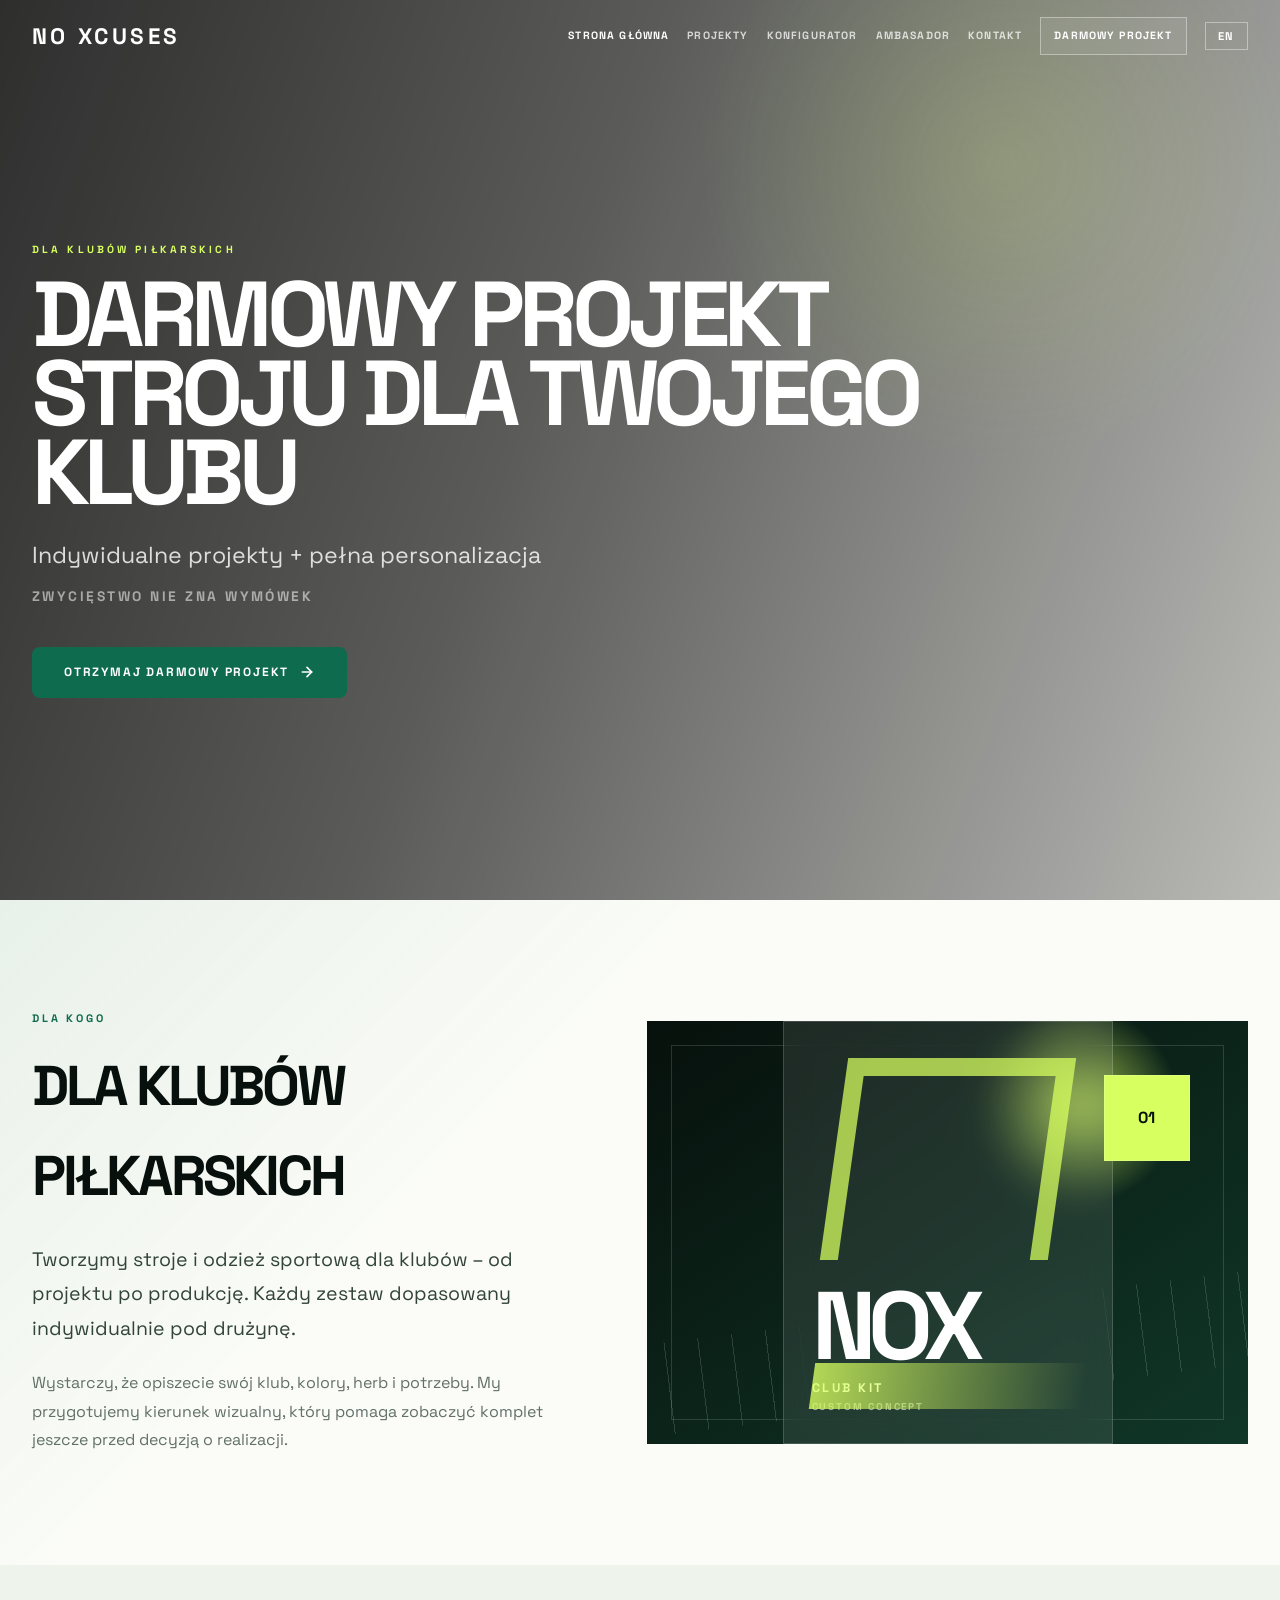
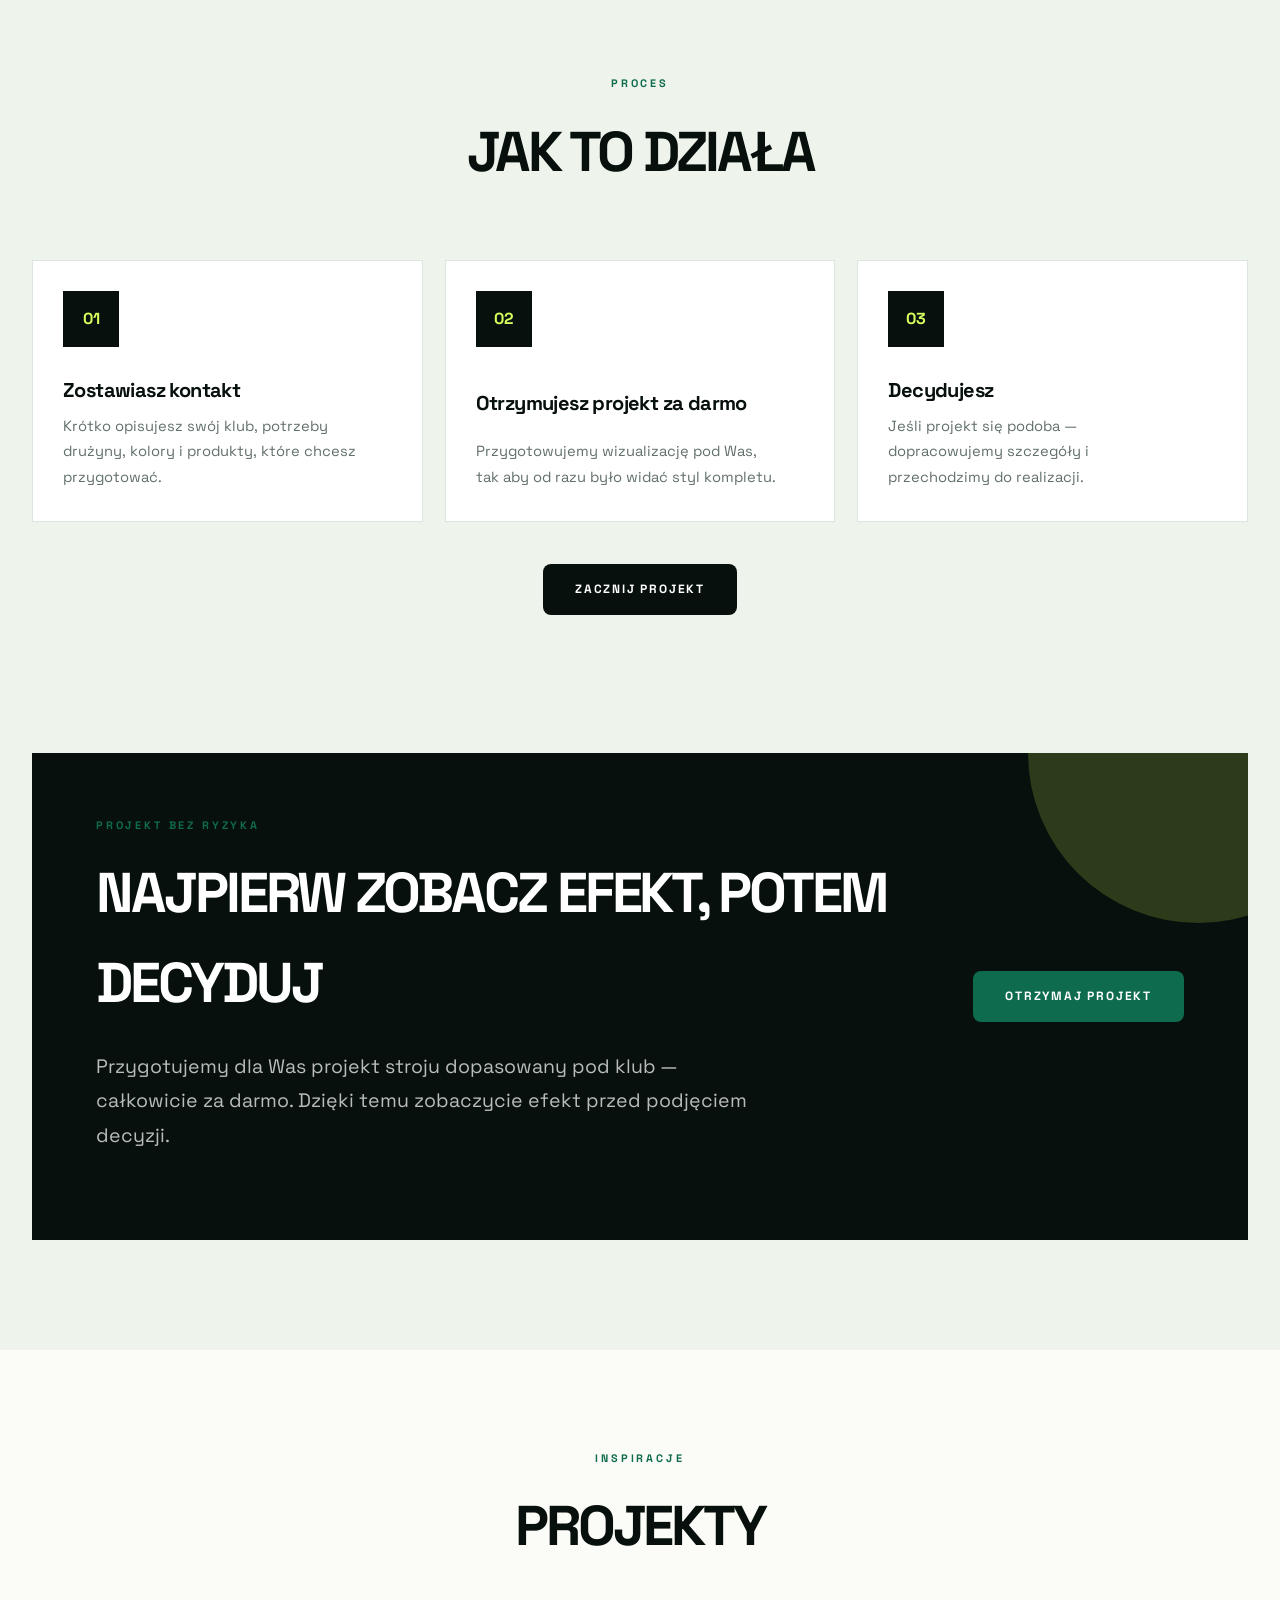
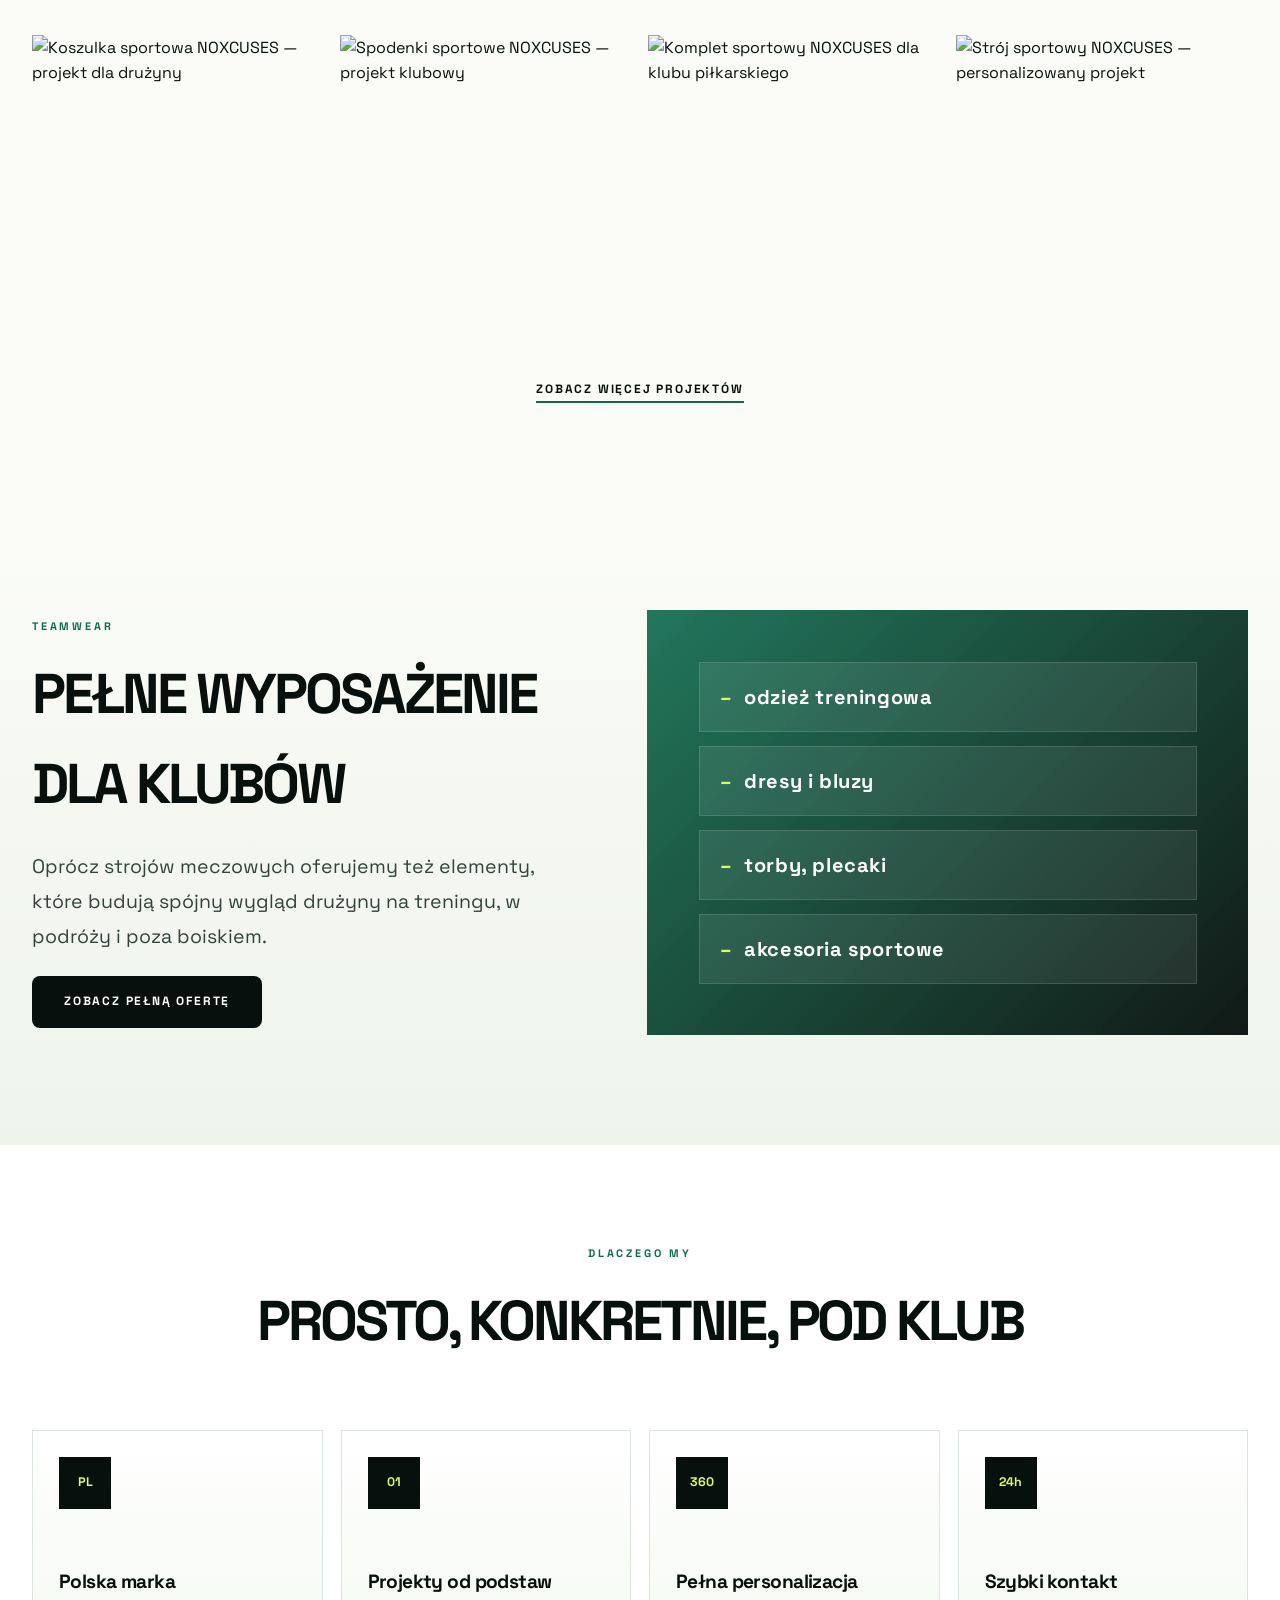
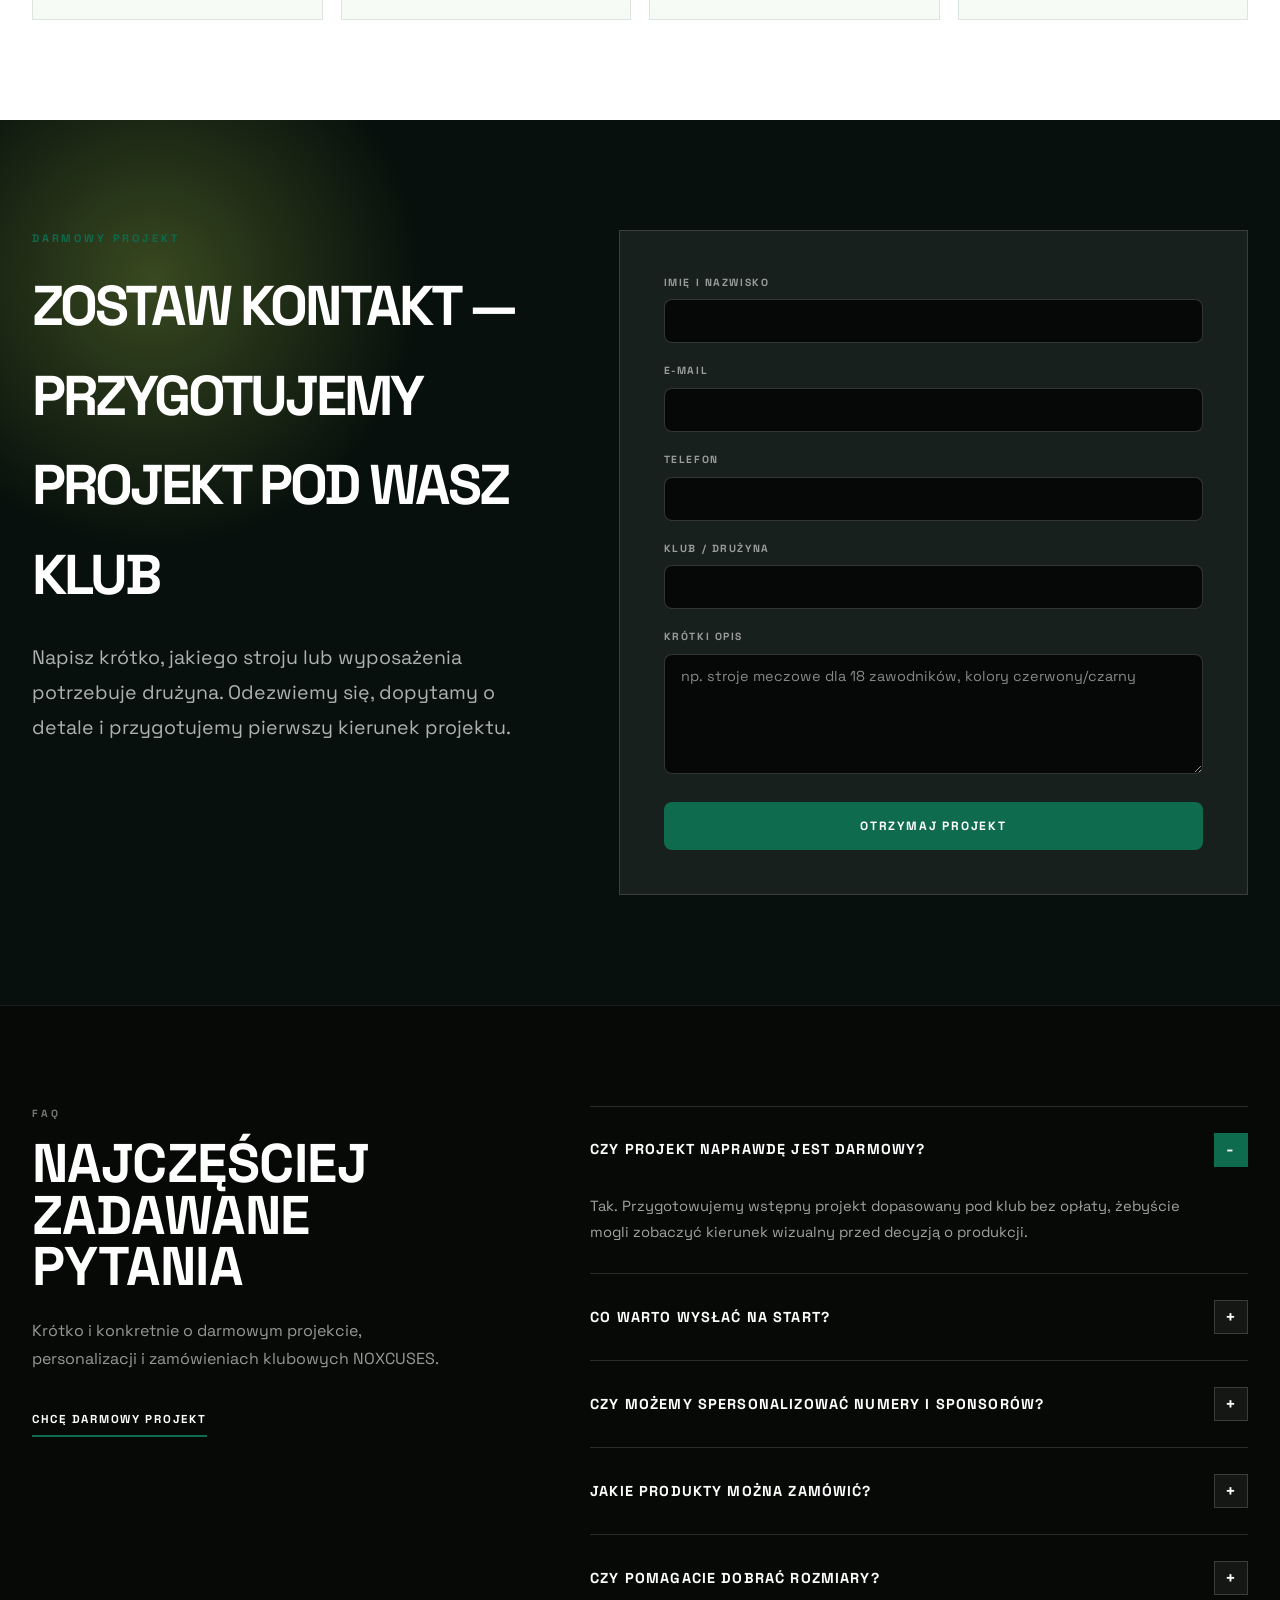
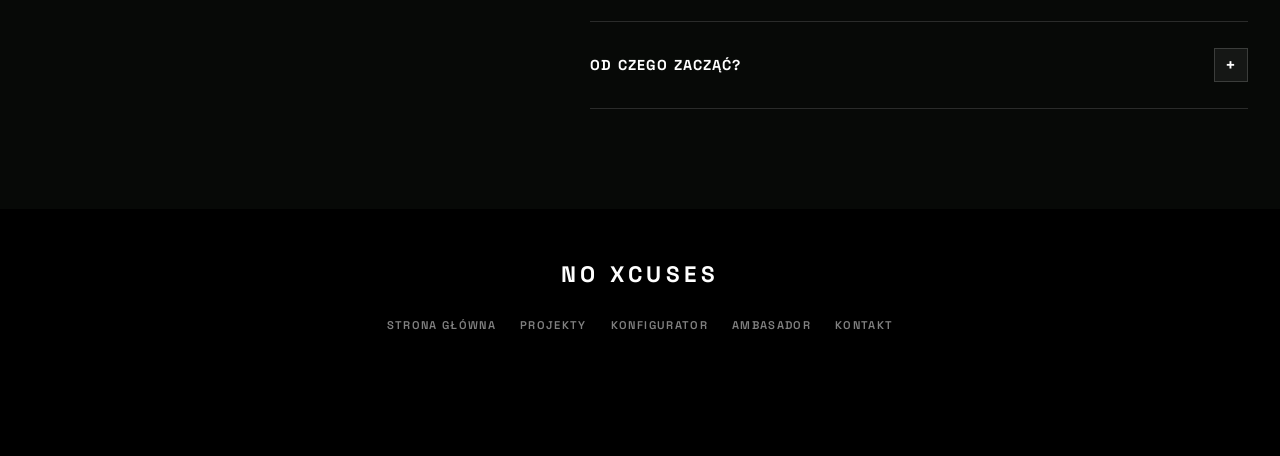
==== commit 6c45aa38: "Add files via upload" ====
--- a/index.html
+++ b/index.html
@@ -180,7 +180,7 @@
     </div>
     <div class="teamwear-card">
       <ul class="teamwear-list">
-        <li data-pl="odzież treningową" data-en="training apparel">odzież treningową</li>
+        <li data-pl="odzież treningowa" data-en="training apparel">odzież treningowa</li>
         <li data-pl="dresy i bluzy" data-en="tracksuits and hoodies">dresy i bluzy</li>
         <li data-pl="torby, plecaki" data-en="bags and backpacks">torby, plecaki</li>
         <li data-pl="akcesoria sportowe" data-en="sports accessories">akcesoria sportowe</li>
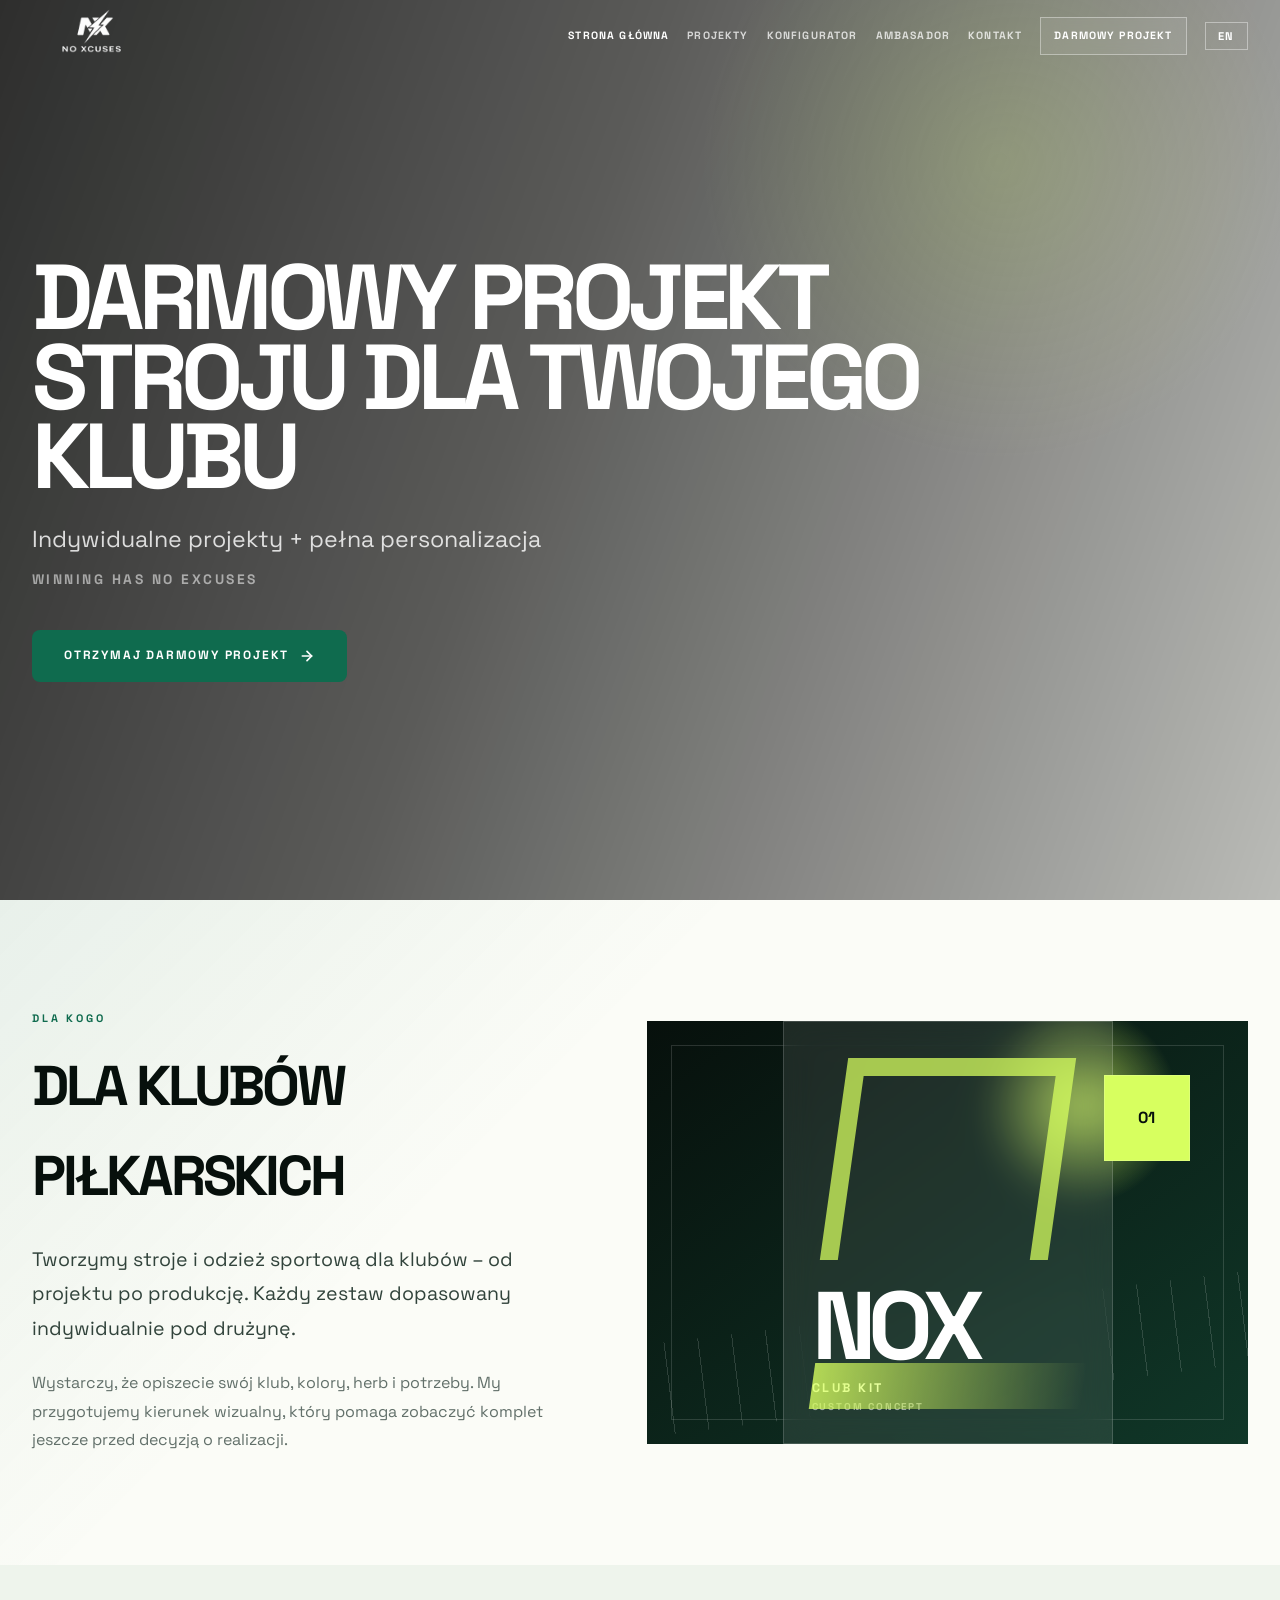
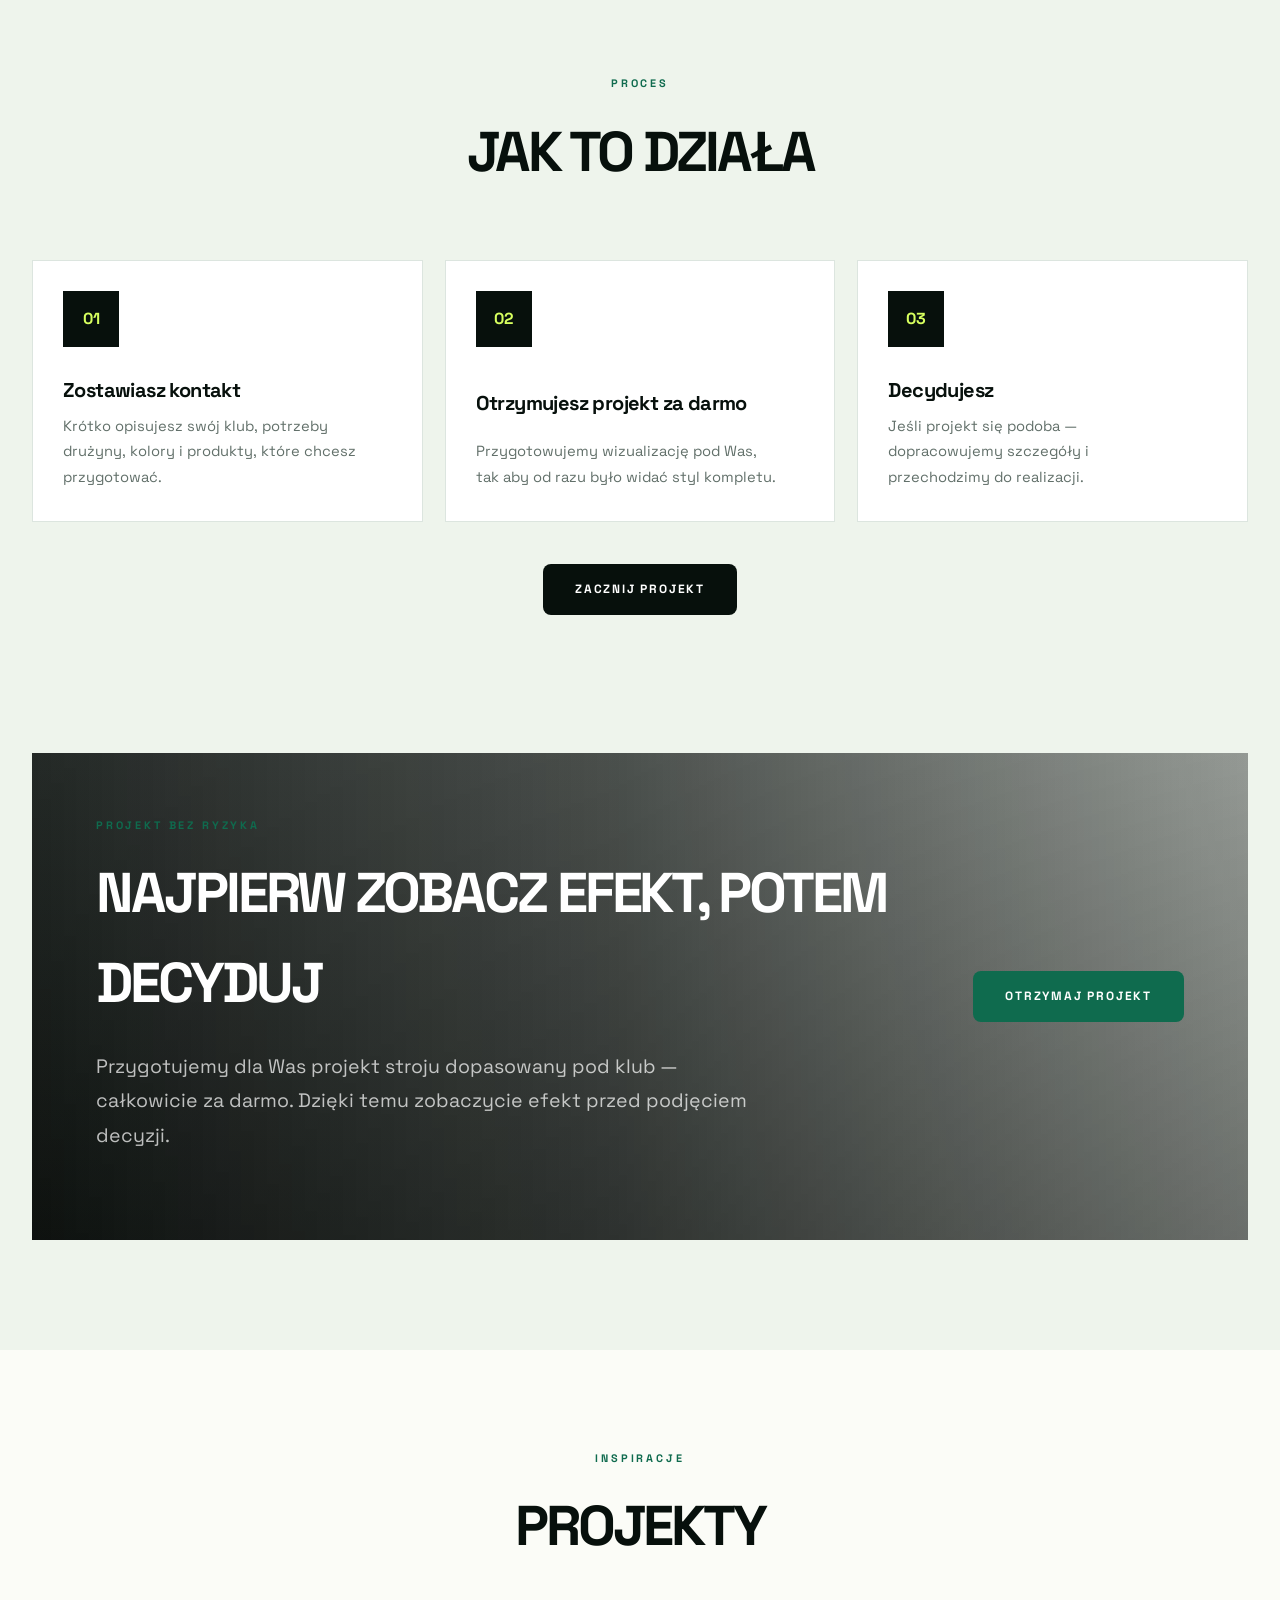
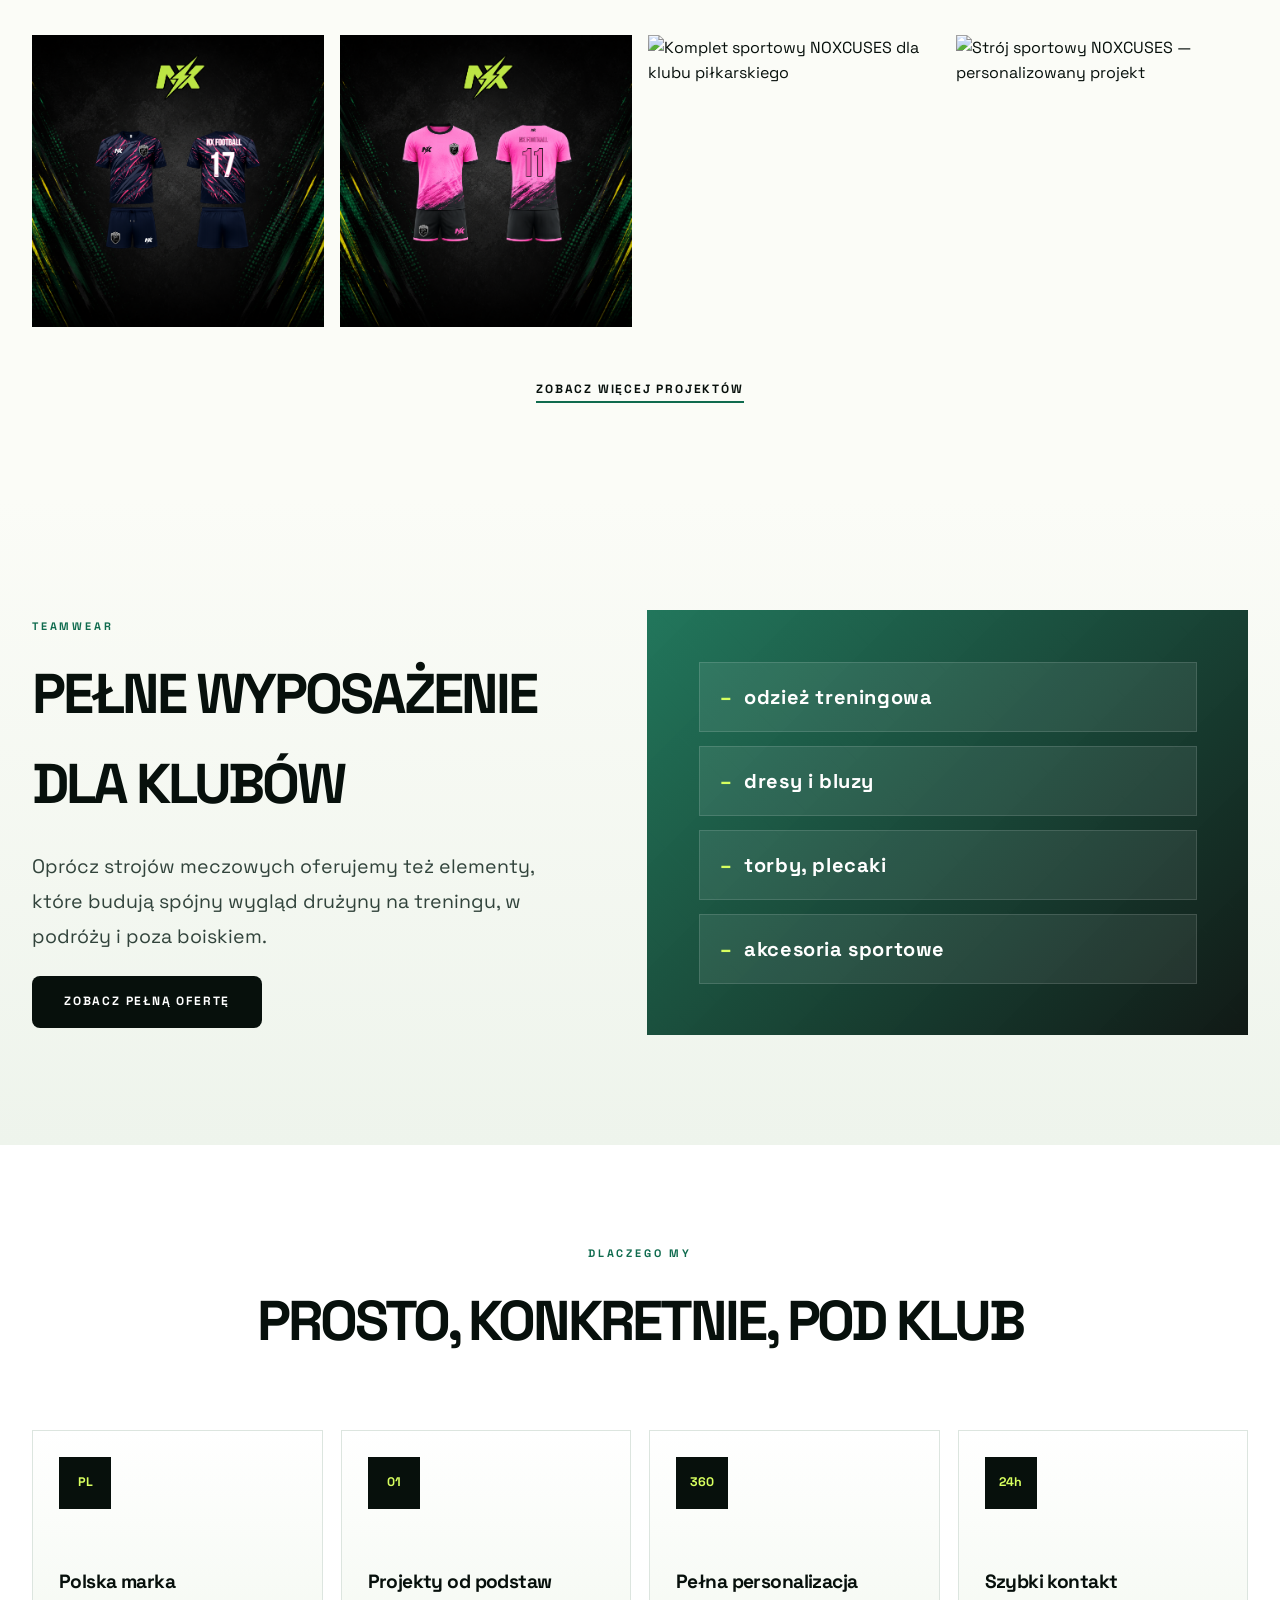
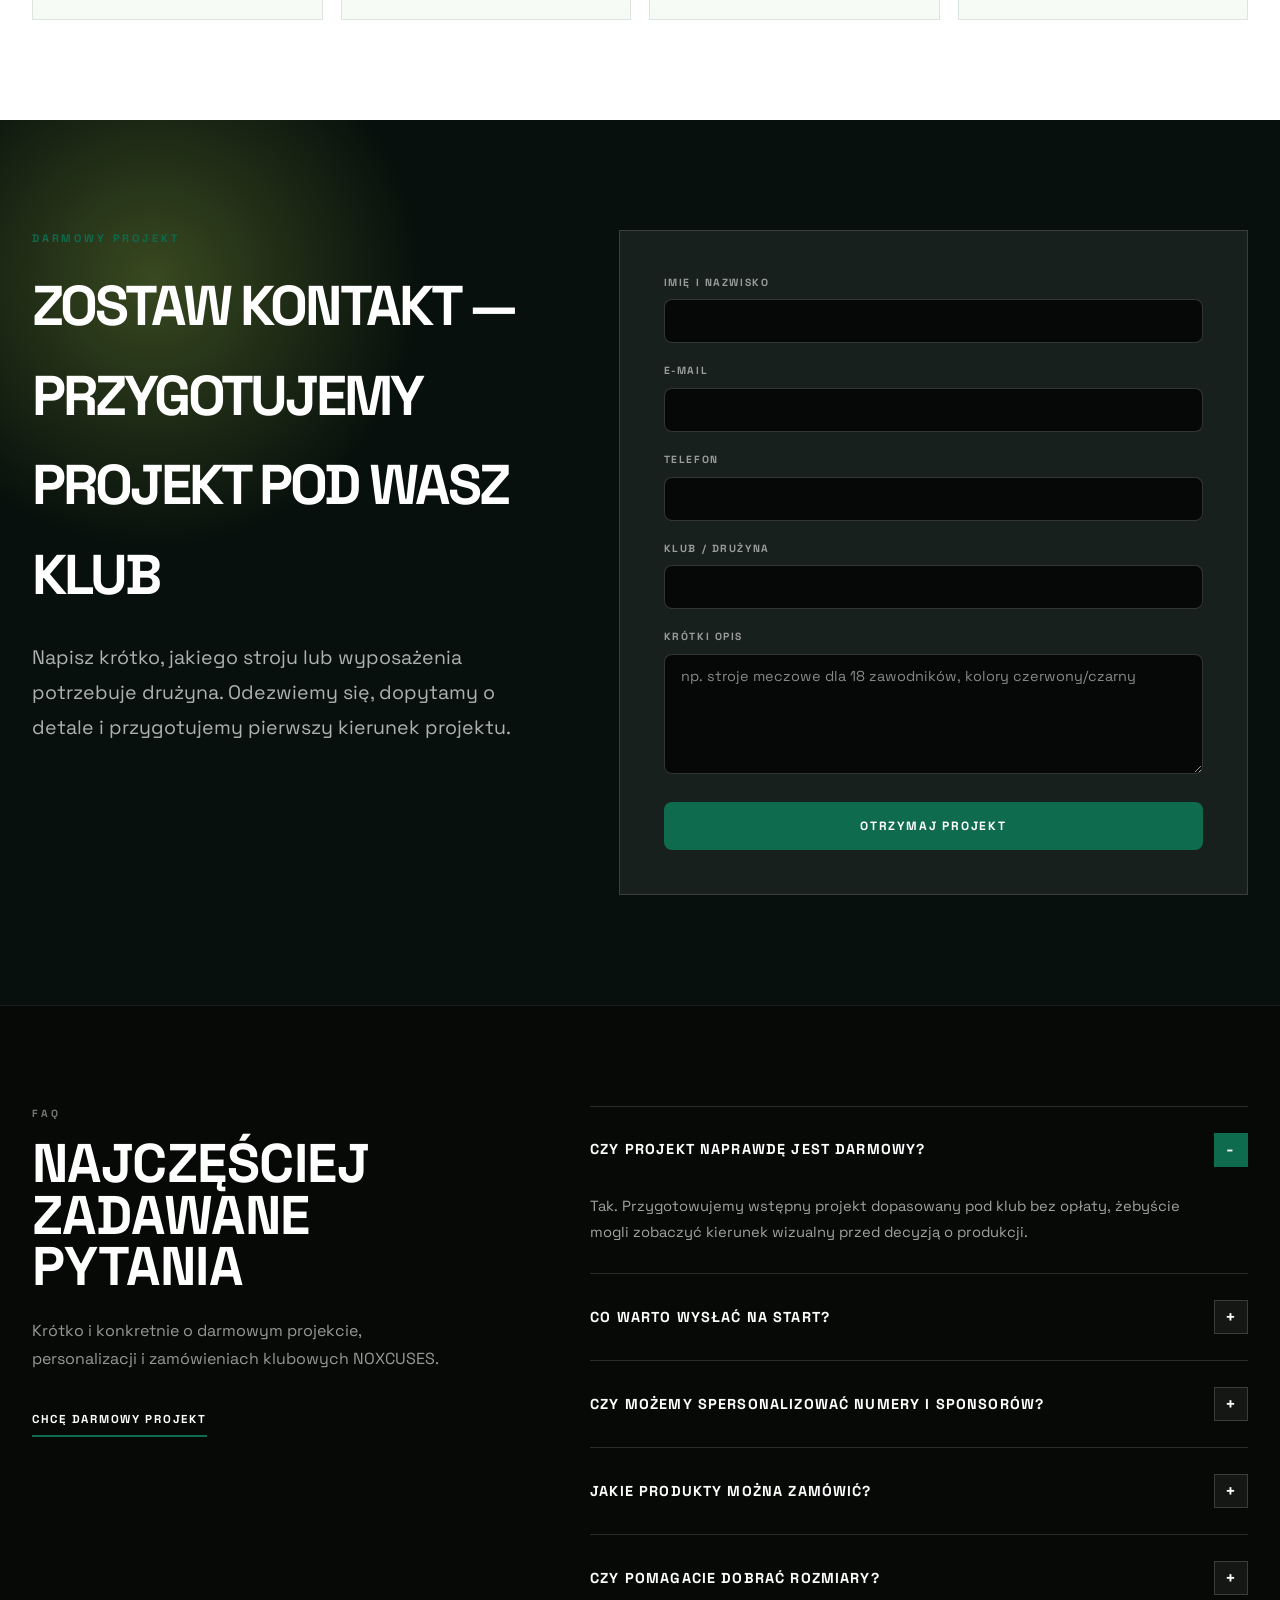
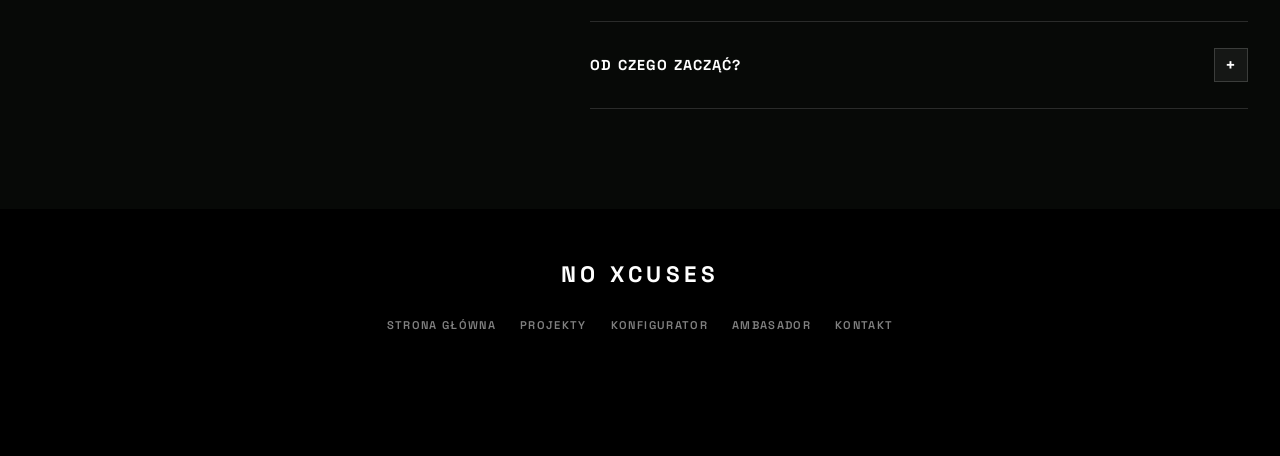
==== commit 3ef02e2f: "Add files via upload" ====
--- a/index.html
+++ b/index.html
@@ -43,7 +43,10 @@
 
 <nav class="navbar" id="navbar" role="navigation" aria-label="Główna nawigacja">
   <div class="navbar-inner">
-    <button class="nav-logo" id="logoBtn" onclick="logoClick()" aria-label="NOXCUSES — strona główna">NO XCUSES</button>
+    <button class="nav-logo" id="logoBtn" onclick="logoClick()" aria-label="NOXCUSES — strona główna">
+      <img class="nav-logo-img nav-logo-img-white" src="logo-nx-white.png" alt="" width="760" height="520" />
+      <img class="nav-logo-img nav-logo-img-black" src="logo-nx-black.png" alt="" width="760" height="520" />
+    </button>
     <div class="nav-links">
       <a href="index.html" class="active" data-pl="Strona Główna" data-en="Home" aria-current="page">Strona Główna</a>
       <a href="projekty.html" data-pl="Projekty" data-en="Projects">Projekty</a>
@@ -80,10 +83,9 @@
   <div class="hero-overlay" aria-hidden="true"></div>
   <div class="hero-content hero-content-wide">
     <div class="hero-copy">
-      <p class="hero-eyebrow" data-pl="Dla klubów piłkarskich" data-en="For football clubs">Dla klubów piłkarskich</p>
       <h1 class="hero-title" id="heroTitle">Darmowy projekt stroju dla Twojego klubu</h1>
       <p class="hero-sub" id="heroSub">Indywidualne projekty + pełna personalizacja</p>
-      <p class="hero-motto" data-pl="Zwycięstwo nie zna wymówek" data-en="Winning has no excuses">Zwycięstwo nie zna wymówek</p>
+      <p class="hero-motto" data-pl="Winning has no excuses" data-en="Winning has no excuses">Winning has no excuses</p>
       <div class="hero-action-row">
         <a href="#homeContact" class="btn-primary" id="heroCta" aria-label="Przejdź do formularza i otrzymaj darmowy projekt">
           <span data-pl="Otrzymaj darmowy projekt" data-en="Get a free design">Otrzymaj darmowy projekt</span>
@@ -159,10 +161,10 @@
     <p class="section-kicker centered" data-pl="Inspiracje" data-en="Inspiration">Inspiracje</p>
     <h2 class="section-title" id="galleryTitle">Projekty</h2>
     <div class="gallery-grid">
-      <div class="gallery-item"><img src="https://media.base44.com/images/public/69ee84b6a6a71488ecd2ae26/1b9ec1ccb_generated_0de49808.png" alt="Koszulka sportowa NOXCUSES — projekt dla drużyny" loading="lazy" /></div>
-      <div class="gallery-item"><img src="https://media.base44.com/images/public/69ee84b6a6a71488ecd2ae26/ffcb7bfd2_generated_e099dabf.png" alt="Spodenki sportowe NOXCUSES — projekt klubowy" loading="lazy" /></div>
-      <div class="gallery-item"><img src="https://media.base44.com/images/public/69ee84b6a6a71488ecd2ae26/4e04a6548_generated_06a75e59.png" alt="Komplet sportowy NOXCUSES dla klubu piłkarskiego" loading="lazy" /></div>
-      <div class="gallery-item"><img src="https://media.base44.com/images/public/69ee84b6a6a71488ecd2ae26/413efdf92_generated_56c39984.png" alt="Strój sportowy NOXCUSES — personalizowany projekt" loading="lazy" /></div>
+      <div class="gallery-item"><img src="AP MERCHEL KOLBUDY (4).png" alt="Koszulka sportowa NOXCUSES — projekt dla drużyny" loading="lazy" /></div>
+      <div class="gallery-item"><img src="AP MERCHEL KOLBUDY 2 (4).png" alt="Spodenki sportowe NOXCUSES — projekt klubowy" loading="lazy" /></div>
+      <div class="gallery-item"><img src="MGLKS Tytan Mrocza (8).png" alt="Komplet sportowy NOXCUSES dla klubu piłkarskiego" loading="lazy" /></div>
+      <div class="gallery-item"><img src="PROJEKT 1.png" alt="Strój sportowy NOXCUSES — personalizowany projekt" loading="lazy" /></div>
     </div>
     <div class="gallery-more">
       <a href="projekty.html" id="galleryMore" aria-label="Zobacz więcej projektów NOXCUSES">Zobacz więcej projektów</a>
--- a/styles.css
+++ b/styles.css
@@ -46,10 +46,33 @@
   height: 100%; display: flex; align-items: center; justify-content: space-between;
 }
 .nav-logo {
-  font-size: 1.4rem; font-weight: 900; letter-spacing: 0.15em;
-  color: #fff; transition: color 0.3s; cursor: pointer; user-select: none;
-}
-.navbar.scrolled .nav-logo { color: var(--foreground); }
+  width: 124px;
+  height: 54px;
+  padding: 0;
+  display: inline-flex;
+  align-items: center;
+  justify-content: center;
+  flex: 0 0 auto;
+  cursor: pointer;
+  user-select: none;
+  background: transparent;
+  position: relative;
+  transition: opacity 0.3s, transform 0.3s;
+}
+.nav-logo:hover { transform: translateY(-1px); }
+.nav-logo-img {
+  position: absolute;
+  inset: 0;
+  display: block;
+  width: 100%;
+  height: 100%;
+  object-fit: contain;
+  pointer-events: none;
+  transition: opacity 0.25s ease;
+}
+.nav-logo-img-black { opacity: 0; }
+.navbar.scrolled .nav-logo-img-white { opacity: 0; }
+.navbar.scrolled .nav-logo-img-black { opacity: 1; }
 
 .nav-links { display: flex; align-items: center; gap: 18px; }
 .nav-links a {
@@ -368,7 +391,9 @@
   align-items: center;
   gap: 40px;
   padding: clamp(34px, 5vw, 64px);
-  background: #07100c;
+  background:
+    linear-gradient(90deg, rgba(3, 8, 6, 0.94) 0%, rgba(3, 8, 6, 0.76) 48%, rgba(3, 8, 6, 0.42) 100%),
+    url("proces_section_bg.png") center / cover no-repeat;
   color: #fff;
   position: relative;
   overflow: hidden;
@@ -376,12 +401,13 @@
 .free-project-card::after {
   content: "";
   position: absolute;
-  width: 340px;
-  height: 340px;
-  right: -120px;
-  top: -170px;
-  border-radius: 50%;
-  background: rgba(215,255,95,0.18);
+  inset: 0;
+  background: linear-gradient(180deg, rgba(255,255,255,0.08), rgba(0,0,0,0.24));
+  pointer-events: none;
+}
+.free-project-card > * {
+  position: relative;
+  z-index: 1;
 }
 .free-project-card .section-title,
 .free-project-card .section-lead { color: #fff; }
@@ -712,6 +738,35 @@
 .portfolio-item { overflow: hidden; position: relative; cursor: pointer; }
 .portfolio-item img { width: 100%; aspect-ratio: 4/3; object-fit: cover; transition: transform 0.7s; }
 .portfolio-item:hover img { transform: scale(1.06); }
+.portfolio-placeholder {
+  aspect-ratio: 4/3;
+  width: 100%;
+  display: grid;
+  place-items: center;
+  background:
+    linear-gradient(145deg, rgba(7,16,12,0.98), rgba(15,107,78,0.9)),
+    repeating-linear-gradient(45deg, rgba(255,255,255,0.12) 0 1px, transparent 1px 18px);
+  color: #fff;
+  transition: transform 0.7s;
+}
+.portfolio-placeholder-alt {
+  background:
+    linear-gradient(145deg, rgba(7,16,12,0.98), rgba(35,52,44,0.94)),
+    repeating-linear-gradient(-45deg, rgba(215,255,95,0.18) 0 1px, transparent 1px 20px);
+}
+.portfolio-placeholder span {
+  width: min(132px, 42%);
+  aspect-ratio: 1;
+  display: grid;
+  place-items: center;
+  border: 1px solid rgba(255,255,255,0.24);
+  color: var(--accent);
+  font-size: clamp(1.8rem, 5vw, 3.4rem);
+  line-height: 1;
+  font-weight: 900;
+  letter-spacing: 0;
+}
+.portfolio-item:hover .portfolio-placeholder { transform: scale(1.04); }
 .portfolio-overlay {
   position: absolute; inset: 0;
   background: rgba(0,0,0,0); transition: background 0.5s;
@@ -1050,6 +1105,16 @@
   flex: 0;
   min-height: 0;
 }
+.option-card-title {
+  min-width: 0;
+}
+.option-card-desc {
+  padding: 0 15px 16px;
+  margin-top: -3px;
+  color: var(--muted);
+  font-size: 0.76rem;
+  line-height: 1.45;
+}
 .option-extra {
   font-size: 0.6rem; color: var(--muted);
   background: var(--secondary-bg); padding: 2px 8px;
@@ -1089,29 +1154,36 @@
   justify-content: flex-start;
   gap: 14px;
 }
-.product-options-grid-set {
-  gap: 14px;
-}
 .product-card {
-  flex: 0 1 168px;
+  flex: 0 1 184px;
   box-shadow: none;
 }
-.product-group-accessories .product-card {
-  flex-basis: 178px;
-}
-.product-group-sets .product-card {
-  flex-basis: 390px;
-  max-width: 100%;
+.product-group-accessories .product-card,
+.product-group-balls .product-card {
+  flex-basis: 206px;
 }
 .product-card-wide {
-  flex-basis: min(390px, 100%);
+  flex-basis: min(430px, 100%);
 }
 .product-card .option-card-label {
   min-height: 0;
   align-items: flex-start;
   line-height: 1.25;
+  padding-bottom: 9px;
+}
+.product-card-body {
+  display: flex;
+  flex-direction: column;
+  flex: 1;
+}
+.product-card-desc {
+  padding: 0 15px 15px;
+  color: var(--muted);
+  font-size: 0.72rem;
+  line-height: 1.45;
 }
 .product-card-visual-wrap {
+  position: relative;
   aspect-ratio: 16 / 10;
   background:
     linear-gradient(145deg, rgba(7,16,12,0.98), rgba(15,107,78,0.9));
@@ -1145,10 +1217,32 @@
   border-radius: 18px 18px 8px 8px;
   border: 10px solid rgba(215,255,95,0.35);
 }
-.product-visual-sets::before {
-  width: 68%;
-  left: 15%;
-  border-color: rgba(215,255,95,0.48);
+.product-visual-goalkeeper::before {
+  border-color: rgba(215,255,95,0.4);
+}
+.product-visual-shorts::before {
+  width: 66%;
+  height: 42%;
+  top: 30%;
+  border-top: none;
+  border-bottom: 12px solid rgba(255,255,255,0.2);
+}
+.product-visual-socks::before {
+  width: 42%;
+  height: 70%;
+  top: 12%;
+  left: 32%;
+  border-radius: 0 0 16px 16px;
+}
+.product-visual-balls::before {
+  width: 56%;
+  height: auto;
+  aspect-ratio: 1;
+  left: 50%;
+  top: 14%;
+  border: 10px solid rgba(215,255,95,0.42);
+  border-radius: 50%;
+  transform: translateX(-50%);
 }
 .product-short {
   position: relative;
@@ -1167,6 +1261,24 @@
 }
 .product-line-a { width: 80%; right: -28%; bottom: 26%; }
 .product-line-b { width: 56%; left: -18%; top: 24%; opacity: 0.34; }
+.product-logo-slot {
+  position: absolute;
+  z-index: 3;
+  right: 12px;
+  top: 12px;
+  min-width: 34px;
+  height: 24px;
+  display: grid;
+  place-items: center;
+  padding: 0 7px;
+  border: 1px solid rgba(255,255,255,0.5);
+  background: rgba(5,8,6,0.32);
+  color: rgba(255,255,255,0.86);
+  font-size: 0.54rem;
+  font-weight: 900;
+  letter-spacing: 0.12em;
+  border-radius: 999px;
+}
 .pricing-table-wrap {
   margin-top: 28px;
   border: 1px solid rgba(15,107,78,0.18);
@@ -1668,14 +1780,12 @@
   .options-grid-2 {
     grid-template-columns: repeat(2, minmax(0, 1fr));
   }
-  .product-options-grid,
-  .product-options-grid-set {
+  .product-options-grid {
     display: grid;
     grid-template-columns: repeat(2, minmax(0, 1fr));
   }
   .product-card,
   .product-group-accessories .product-card,
-  .product-group-sets .product-card,
   .product-card-wide {
     max-width: none;
     flex-basis: auto;
@@ -1698,6 +1808,7 @@
   .success-summary { padding: 24px 20px; }
   .success-summary-row { grid-template-columns: 1fr; gap: 4px; }
   .navbar-inner { padding: 0 20px; }
+  .nav-logo { width: 108px; height: 50px; }
   .hero-content { padding: 110px 20px 60px; }
   .container { padding: 0 20px; }
   footer { padding: 44px 20px calc(44px + env(safe-area-inset-bottom)); }
@@ -1711,8 +1822,7 @@
   .gallery-grid { grid-template-columns: 1fr 1fr; }
   .options-grid,
   .options-grid-2,
-  .product-options-grid,
-  .product-options-grid-set {
+  .product-options-grid {
     display: grid;
     grid-template-columns: 1fr;
   }
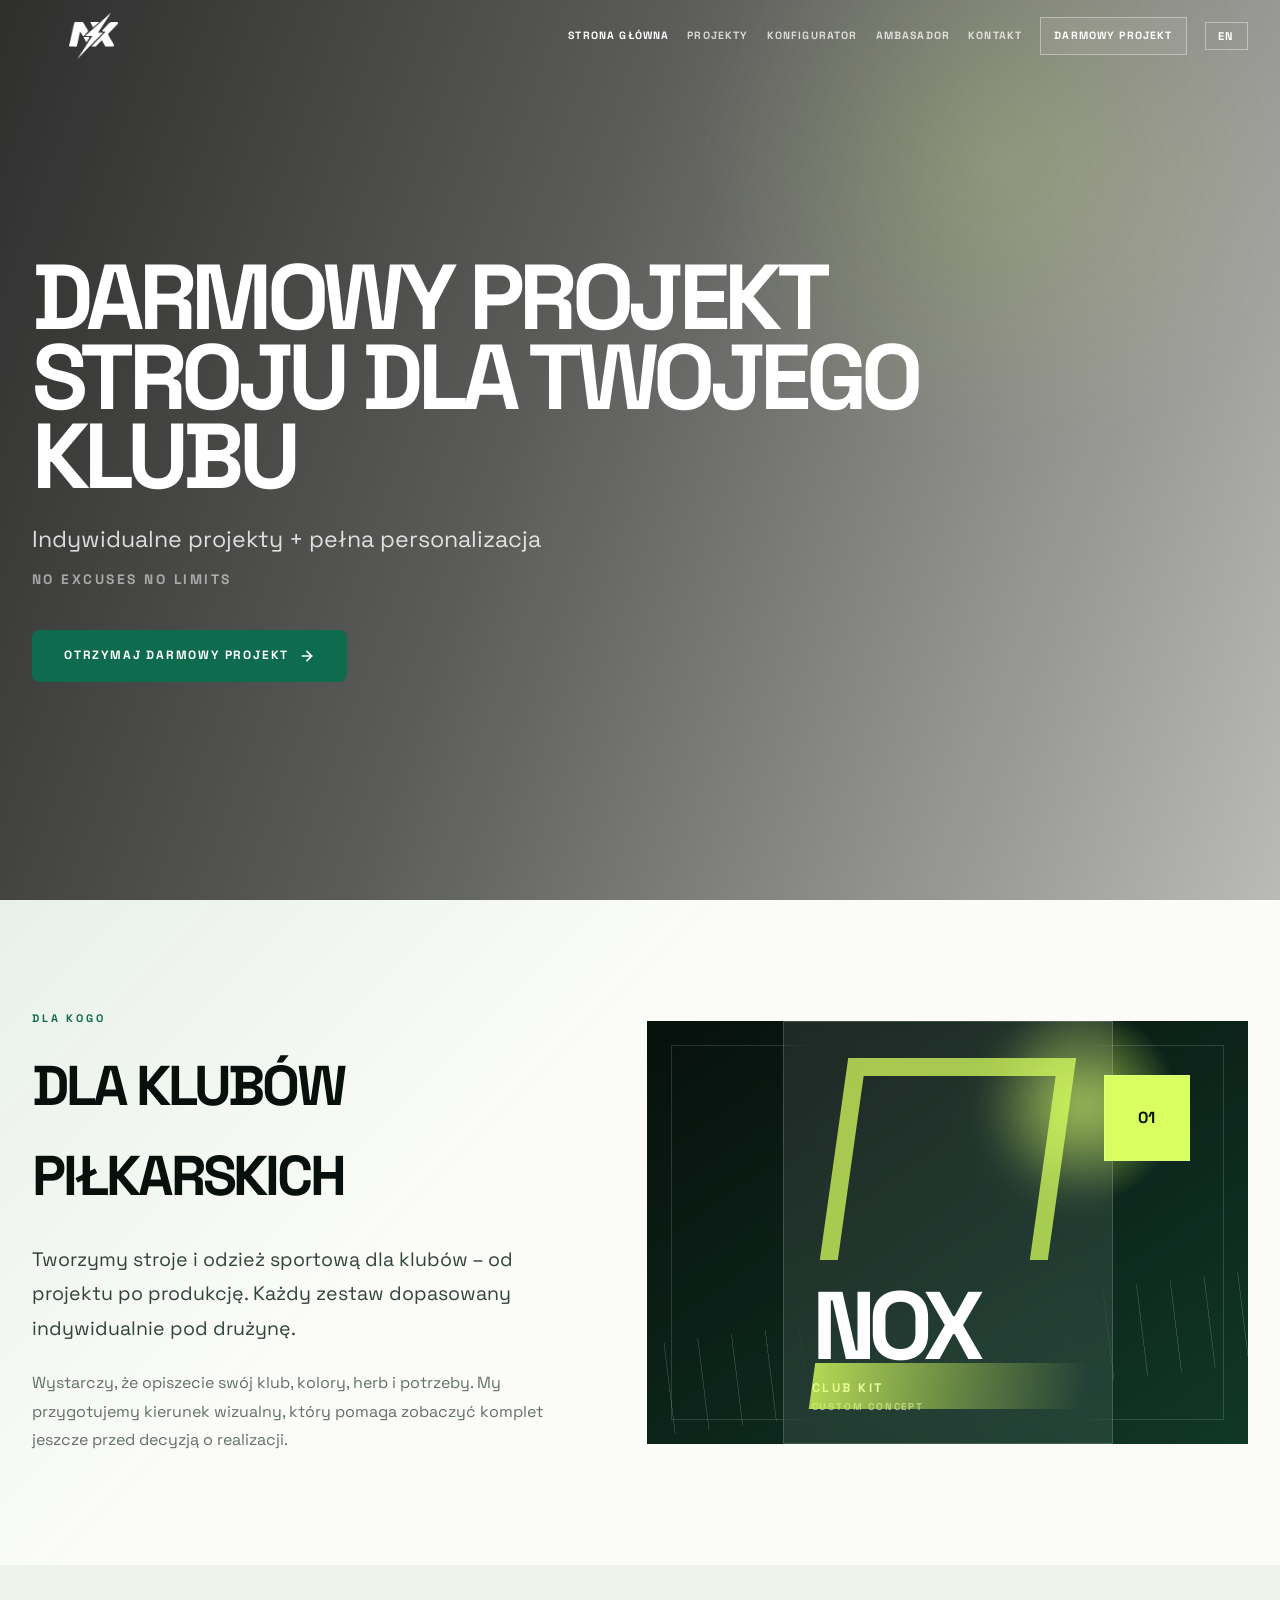
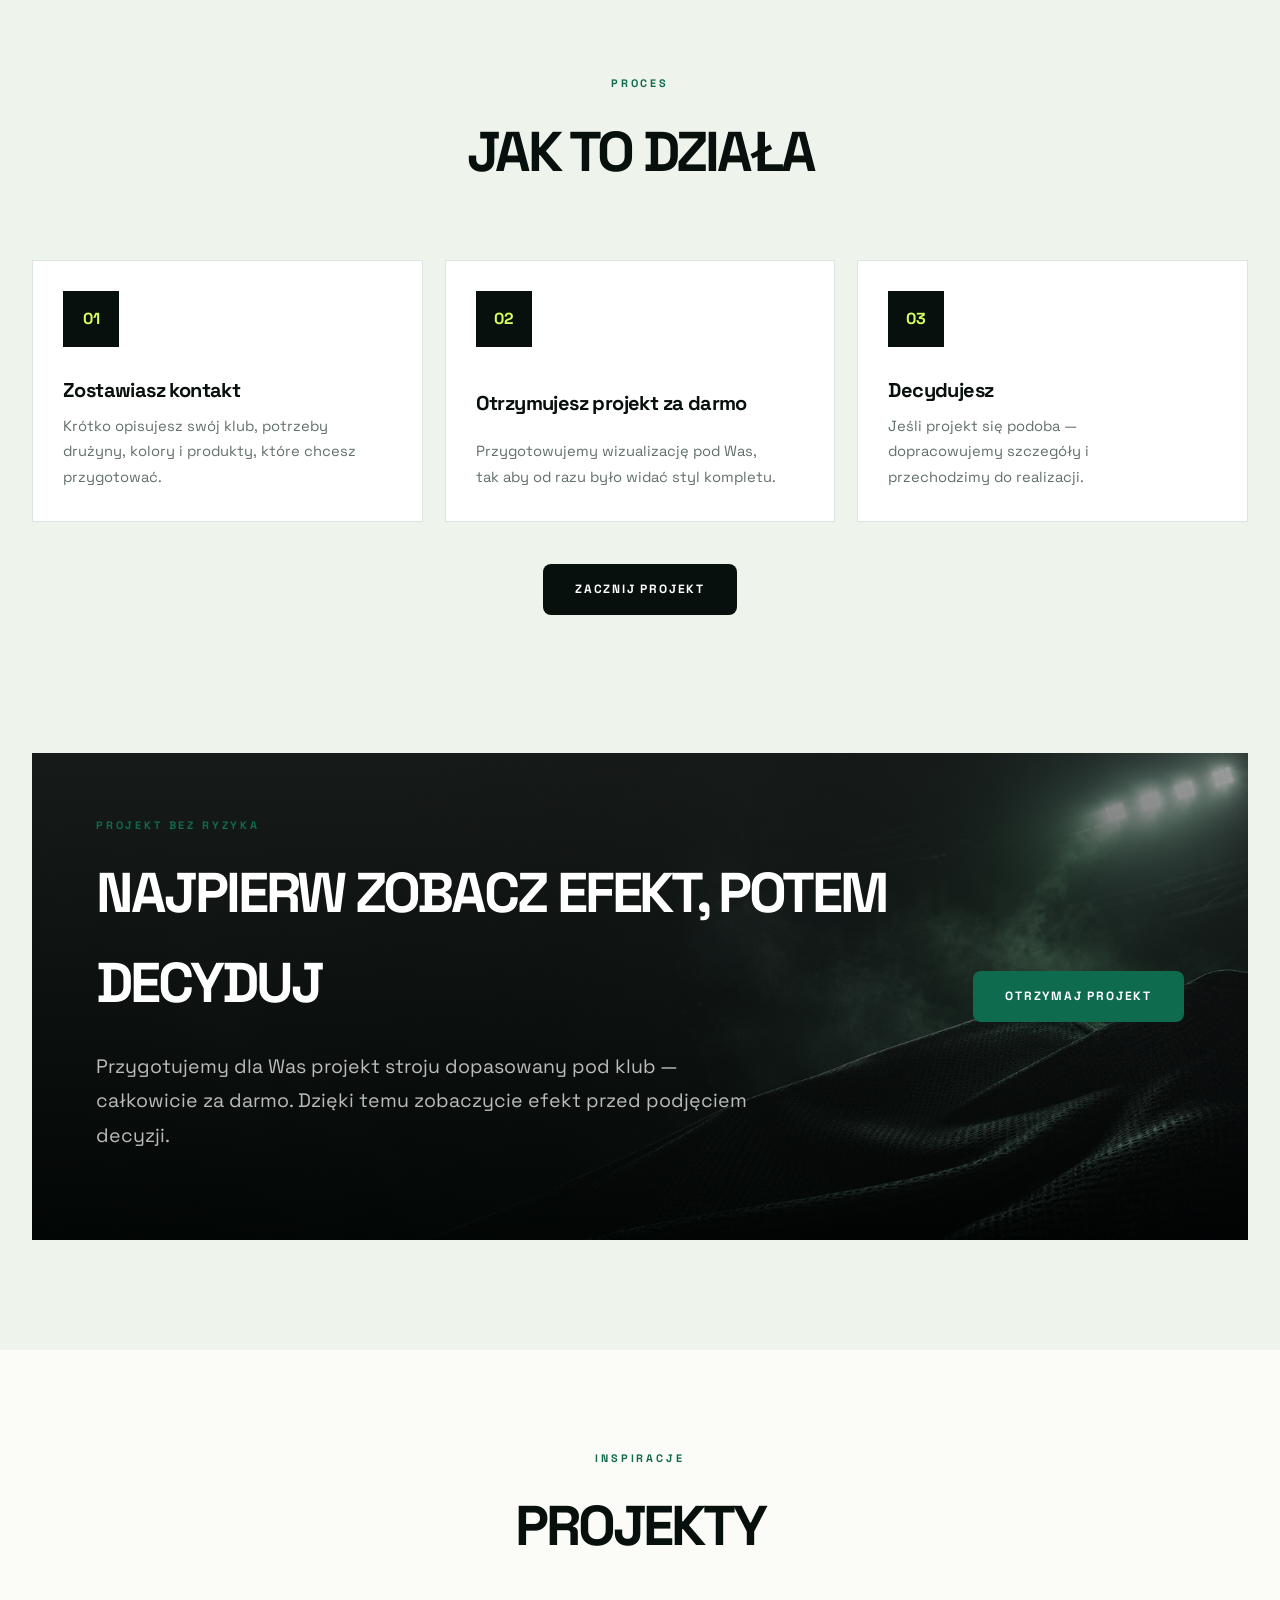
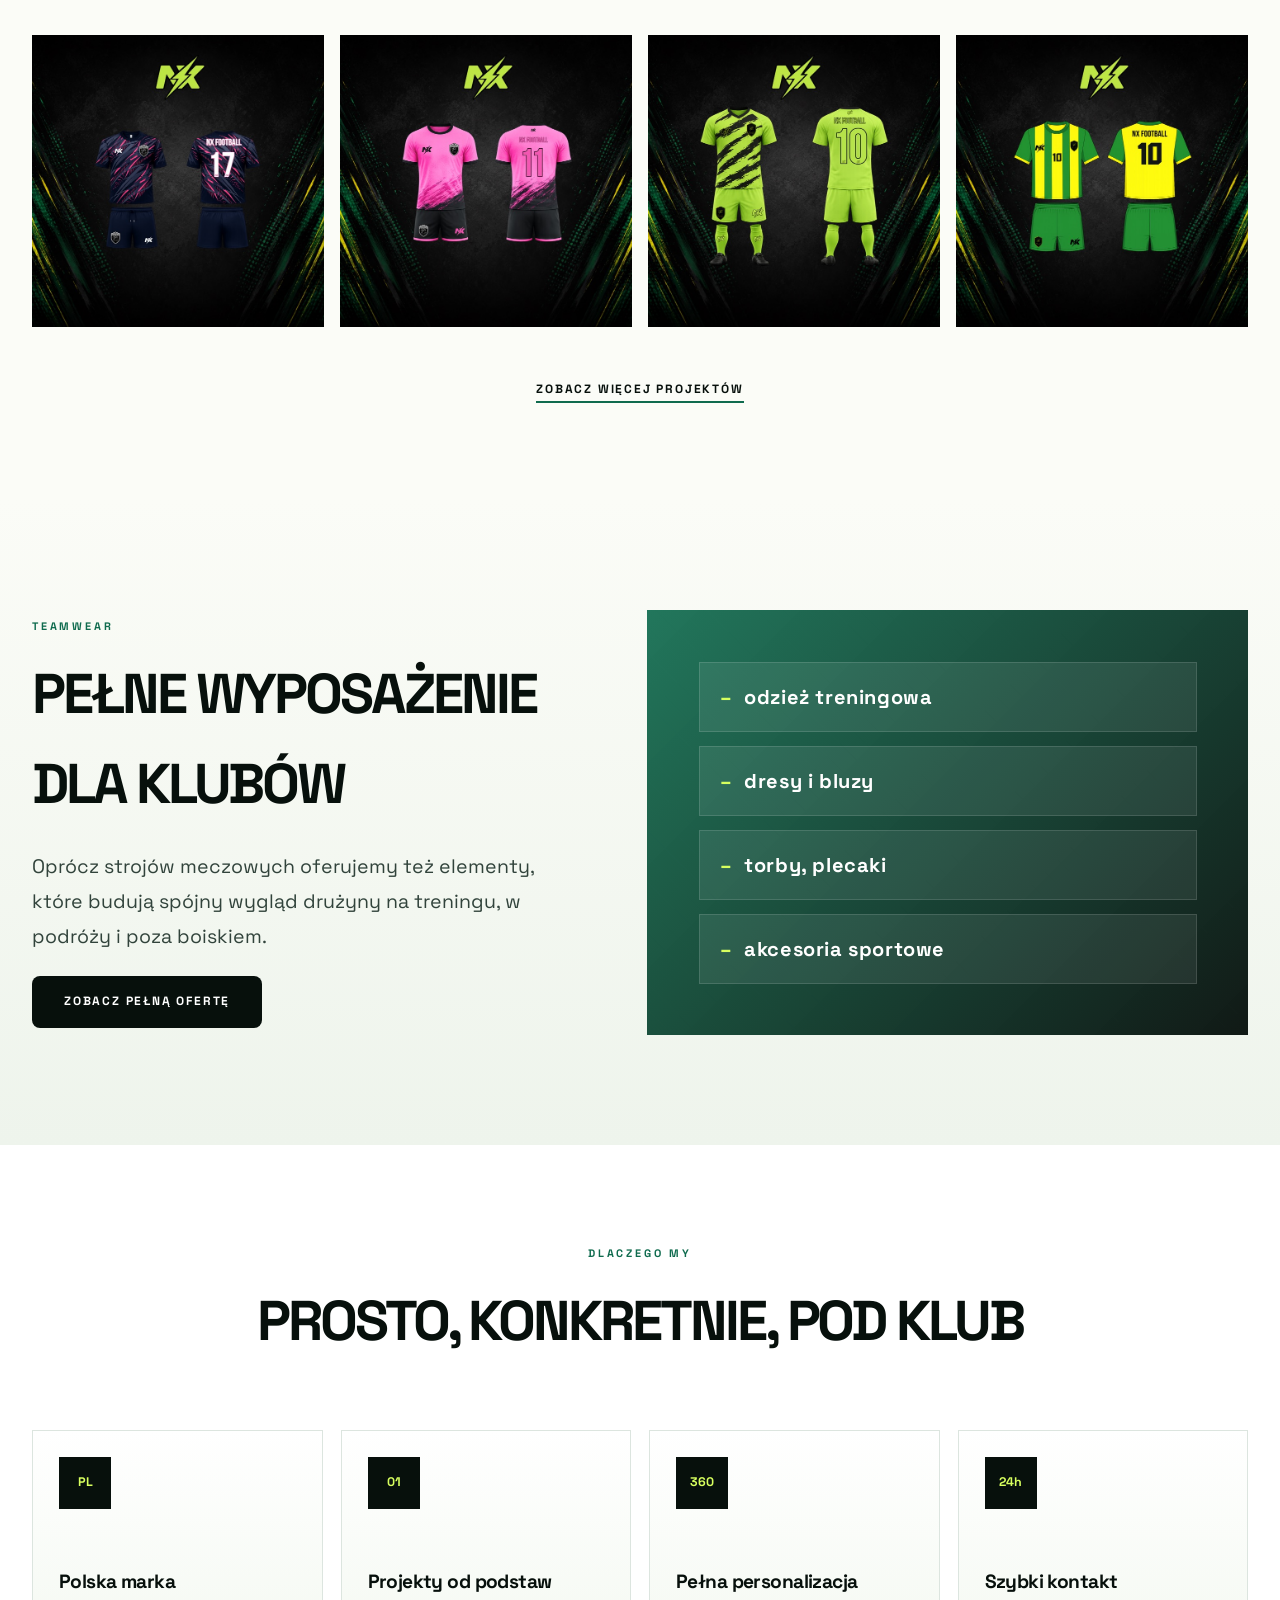
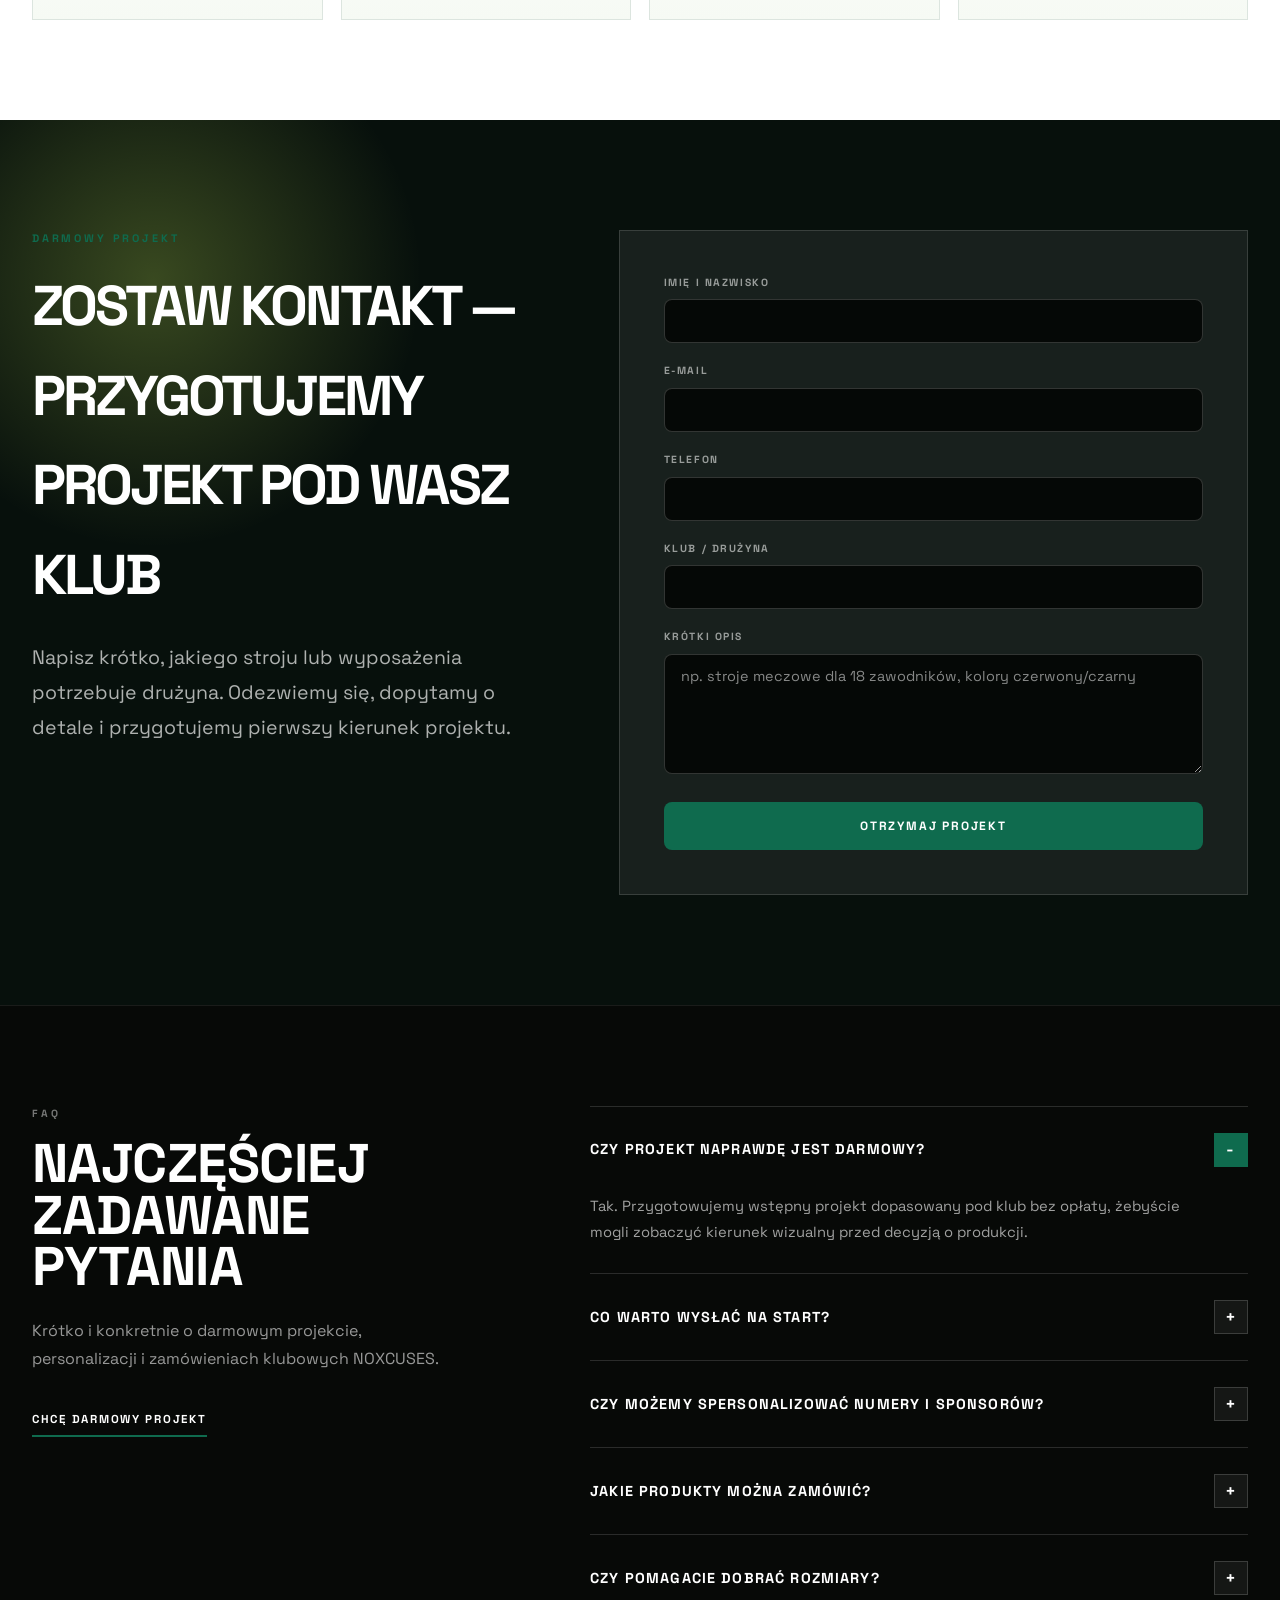
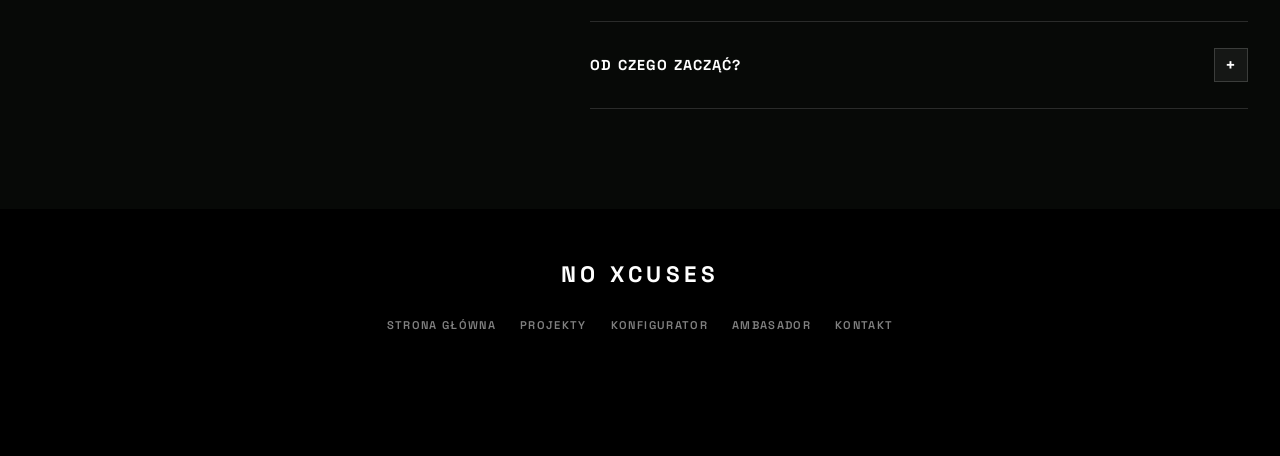
==== commit eab21457: "Add files via upload" ====
--- a/index.html
+++ b/index.html
@@ -3,39 +3,76 @@
 <head>
   <meta charset="UTF-8" />
   <meta name="viewport" content="width=device-width, initial-scale=1.0" />
+  <meta name="theme-color" content="#07100c" />
+  <meta name="format-detection" content="telephone=no" />
 
   <title>NO XCUSES | Darmowy projekt stroju dla Twojego klubu</title>
   <meta name="description" content="NO XCUSES przygotuje darmowy projekt stroju dla Twojego klubu. Indywidualne projekty, pełna personalizacja, stroje meczowe i wyposażenie dla drużyn." />
   <meta name="keywords" content="darmowy projekt stroju, stroje piłkarskie dla klubów, odzież sportowa na zamówienie, stroje meczowe, NOXCUSES" />
   <meta name="author" content="NO XCUSES" />
-  <meta name="robots" content="index, follow" />
-  <link rel="canonical" href="./" />
+  <meta name="robots" content="index, follow, max-image-preview:large" />
+  <link rel="canonical" href="https://noxcuses.pl/" />
+  <link rel="preconnect" href="https://media.base44.com" crossorigin />
+  <link rel="preconnect" href="https://static.wixstatic.com" crossorigin />
 
   <meta property="og:type" content="website" />
+  <meta property="og:url" content="https://noxcuses.pl/" />
+  <meta property="og:site_name" content="NO XCUSES" />
   <meta property="og:title" content="NO XCUSES | Darmowy projekt stroju dla klubu" />
   <meta property="og:description" content="Zostaw kontakt, a przygotujemy indywidualny projekt stroju dla Twojej drużyny." />
-  <meta property="og:image" content="https://media.base44.com/images/public/69ee84b6a6a71488ecd2ae26/c185014a7_generated_317985d5.png" />
+  <meta property="og:image" content="https://noxcuses.pl/proces_section_bg.png" />
+  <meta property="og:image:width" content="1774" />
+  <meta property="og:image:height" content="887" />
   <meta property="og:locale" content="pl_PL" />
 
   <meta name="twitter:card" content="summary_large_image" />
   <meta name="twitter:title" content="NO XCUSES | Darmowy projekt stroju dla klubu" />
   <meta name="twitter:description" content="Indywidualne projekty + pełna personalizacja dla klubów piłkarskich." />
-  <meta name="twitter:image" content="https://media.base44.com/images/public/69ee84b6a6a71488ecd2ae26/c185014a7_generated_317985d5.png" />
+  <meta name="twitter:image" content="https://noxcuses.pl/proces_section_bg.png" />
 
   <link rel="stylesheet" href="styles.css" />
 
   <script type="application/ld+json">
   {
     "@context": "https://schema.org",
-    "@type": "Organization",
-    "name": "NOXCUSES",
-    "description": "Custom sportswear manufacturer for clubs and teams",
-    "contactPoint": {
-      "@type": "ContactPoint",
-      "telephone": "+48-794-100-353",
-      "email": "noxcuses.kontakt@gmail.com",
-      "contactType": "customer service"
-    }
+    "@graph": [
+      {
+        "@type": "Organization",
+        "@id": "https://noxcuses.pl/#organization",
+        "name": "NO XCUSES",
+        "alternateName": "NOXCUSES",
+        "url": "https://noxcuses.pl/",
+        "logo": "https://noxcuses.pl/logo-nx-black.png",
+        "description": "Indywidualne projekty i personalizowana odzież sportowa dla klubów oraz drużyn.",
+        "email": "kontakt@noxcuses.pl",
+        "telephone": "+48 794 100 353",
+        "contactPoint": {
+          "@type": "ContactPoint",
+          "telephone": "+48 794 100 353",
+          "email": "kontakt@noxcuses.pl",
+          "contactType": "customer service",
+          "areaServed": "PL",
+          "availableLanguage": ["pl", "en"]
+        }
+      },
+      {
+        "@type": "WebSite",
+        "@id": "https://noxcuses.pl/#website",
+        "url": "https://noxcuses.pl/",
+        "name": "NO XCUSES",
+        "publisher": { "@id": "https://noxcuses.pl/#organization" },
+        "inLanguage": "pl-PL"
+      },
+      {
+        "@type": "WebPage",
+        "@id": "https://noxcuses.pl/#webpage",
+        "url": "https://noxcuses.pl/",
+        "name": "NO XCUSES | Darmowy projekt stroju dla Twojego klubu",
+        "isPartOf": { "@id": "https://noxcuses.pl/#website" },
+        "about": { "@id": "https://noxcuses.pl/#organization" },
+        "inLanguage": "pl-PL"
+      }
+    ]
   }
   </script>
 </head>
@@ -77,6 +114,8 @@
       src="https://media.base44.com/images/public/69ee84b6a6a71488ecd2ae26/c185014a7_generated_317985d5.png"
       alt="Zawodnik w koszulce NOXCUSES"
       loading="eager"
+      fetchpriority="high"
+      decoding="async"
       width="1920" height="1080"
     />
   </div>
@@ -85,7 +124,7 @@
     <div class="hero-copy">
       <h1 class="hero-title" id="heroTitle">Darmowy projekt stroju dla Twojego klubu</h1>
       <p class="hero-sub" id="heroSub">Indywidualne projekty + pełna personalizacja</p>
-      <p class="hero-motto" data-pl="Winning has no excuses" data-en="Winning has no excuses">Winning has no excuses</p>
+      <p class="hero-motto" data-pl="NO EXCUSES NO LIMITS" data-en="NO EXCUSES NO LIMITS">NO EXCUSES NO LIMITS</p>
       <div class="hero-action-row">
         <a href="#homeContact" class="btn-primary" id="heroCta" aria-label="Przejdź do formularza i otrzymaj darmowy projekt">
           <span data-pl="Otrzymaj darmowy projekt" data-en="Get a free design">Otrzymaj darmowy projekt</span>
@@ -161,10 +200,10 @@
     <p class="section-kicker centered" data-pl="Inspiracje" data-en="Inspiration">Inspiracje</p>
     <h2 class="section-title" id="galleryTitle">Projekty</h2>
     <div class="gallery-grid">
-      <div class="gallery-item"><img src="AP MERCHEL KOLBUDY (4).png" alt="Koszulka sportowa NOXCUSES — projekt dla drużyny" loading="lazy" /></div>
-      <div class="gallery-item"><img src="AP MERCHEL KOLBUDY 2 (4).png" alt="Spodenki sportowe NOXCUSES — projekt klubowy" loading="lazy" /></div>
-      <div class="gallery-item"><img src="MGLKS Tytan Mrocza (8).png" alt="Komplet sportowy NOXCUSES dla klubu piłkarskiego" loading="lazy" /></div>
-      <div class="gallery-item"><img src="PROJEKT 1.png" alt="Strój sportowy NOXCUSES — personalizowany projekt" loading="lazy" /></div>
+      <div class="gallery-item"><img src="assets/project-ap-merchel-kolbudy.jpg" data-full-src="AP MERCHEL KOLBUDY (4).png" alt="Koszulka sportowa NOXCUSES — projekt dla drużyny" loading="lazy" decoding="async" width="1000" height="707" /></div>
+      <div class="gallery-item"><img src="assets/project-ap-merchel-kolbudy-2.jpg" data-full-src="AP MERCHEL KOLBUDY 2 (4).png" alt="Spodenki sportowe NOXCUSES — projekt klubowy" loading="lazy" decoding="async" width="1000" height="707" /></div>
+      <div class="gallery-item"><img src="assets/project-mglks-tytan-mrocza.jpg" data-full-src="MGLKS Tytan Mrocza (8).png" alt="Komplet sportowy NOXCUSES dla klubu piłkarskiego" loading="lazy" decoding="async" width="1000" height="707" /></div>
+      <div class="gallery-item"><img src="assets/project-1.jpg" data-full-src="PROJEKT 1.png" alt="Strój sportowy NOXCUSES — personalizowany projekt" loading="lazy" decoding="async" width="1000" height="707" /></div>
     </div>
     <div class="gallery-more">
       <a href="projekty.html" id="galleryMore" aria-label="Zobacz więcej projektów NOXCUSES">Zobacz więcej projektów</a>
--- a/styles.css
+++ b/styles.css
@@ -234,23 +234,29 @@
 
 .anim-reveal {
   opacity: 0;
-  transform: translateY(26px);
+  transform: translate3d(0, 26px, 0);
   transition: opacity 0.7s ease, transform 0.7s ease;
   transition-delay: var(--reveal-delay, 0ms);
+  backface-visibility: hidden;
+  will-change: opacity, transform;
 }
 .anim-reveal.is-visible {
   opacity: 1;
-  transform: translateY(0);
+  transform: translate3d(0, 0, 0);
+  will-change: auto;
 }
 .anim-scale {
   opacity: 0;
-  transform: translateY(20px) scale(0.97);
+  transform: translate3d(0, 20px, 0) scale(0.97);
   transition: opacity 0.7s ease, transform 0.7s ease, box-shadow 0.25s, border-color 0.25s;
   transition-delay: var(--reveal-delay, 0ms);
+  backface-visibility: hidden;
+  will-change: opacity, transform;
 }
 .anim-scale.is-visible {
   opacity: 1;
-  transform: translateY(0) scale(1);
+  transform: translate3d(0, 0, 0) scale(1);
+  will-change: auto;
 }
 
 /* ========= LANDING SECTIONS ========= */
@@ -576,7 +582,7 @@
 /* ========= GALLERY ========= */
 .gallery-section { padding: 100px 0; }
 .gallery-grid { display: grid; grid-template-columns: repeat(4, 1fr); gap: 16px; }
-.gallery-item { overflow: hidden; aspect-ratio: 1; }
+.gallery-item { overflow: hidden; aspect-ratio: 1; cursor: pointer; }
 .gallery-item img { width: 100%; height: 100%; object-fit: cover; transition: transform 0.7s; }
 .gallery-item:hover img { transform: scale(1.08); }
 .gallery-more { text-align: center; margin-top: 48px; }
@@ -735,8 +741,23 @@
 
 /* Projects */
 .portfolio-grid { display: grid; grid-template-columns: repeat(3, 1fr); gap: 24px; }
-.portfolio-item { overflow: hidden; position: relative; cursor: pointer; }
-.portfolio-item img { width: 100%; aspect-ratio: 4/3; object-fit: cover; transition: transform 0.7s; }
+.portfolio-item {
+  overflow: hidden;
+  position: relative;
+  cursor: pointer;
+  aspect-ratio: 4 / 3;
+}
+.portfolio-item:focus-visible,
+.gallery-item:focus-visible {
+  outline: 2px solid var(--primary);
+  outline-offset: 4px;
+}
+.portfolio-item img {
+  width: 100%;
+  height: 100%;
+  object-fit: cover;
+  transition: transform 0.7s;
+}
 .portfolio-item:hover img { transform: scale(1.06); }
 .portfolio-placeholder {
   aspect-ratio: 4/3;
@@ -772,6 +793,89 @@
   background: rgba(0,0,0,0); transition: background 0.5s;
 }
 .portfolio-item:hover .portfolio-overlay { background: rgba(0,0,0,0.12); }
+.project-lightbox[hidden] { display: none; }
+.project-lightbox {
+  position: fixed;
+  inset: 0;
+  z-index: 1000;
+  display: grid;
+  place-items: center;
+  padding: clamp(18px, 4vw, 48px);
+  background: rgba(2, 5, 4, 0.94);
+  color: #fff;
+}
+.project-lightbox-stage {
+  width: min(100%, 1180px);
+  height: min(78vh, 760px);
+  display: grid;
+  grid-template-rows: minmax(0, 1fr) auto;
+  align-items: center;
+  justify-items: center;
+  gap: 18px;
+}
+.project-lightbox-img {
+  width: 100%;
+  height: 100%;
+  max-height: 100%;
+  object-fit: contain;
+  box-shadow: 0 24px 80px rgba(0,0,0,0.42);
+}
+.project-lightbox-caption {
+  max-width: min(92vw, 920px);
+  min-height: 1.3em;
+  color: rgba(255,255,255,0.72);
+  font-size: 0.78rem;
+  line-height: 1.45;
+  text-align: center;
+}
+.project-lightbox-close,
+.project-lightbox-nav {
+  position: absolute;
+  display: grid;
+  place-items: center;
+  width: 46px;
+  height: 46px;
+  border: 1px solid rgba(255,255,255,0.22);
+  background: rgba(255,255,255,0.08);
+  color: #fff;
+  backdrop-filter: blur(10px);
+  transition: background 0.2s, border-color 0.2s, transform 0.2s;
+}
+.project-lightbox-close:hover,
+.project-lightbox-nav:hover {
+  background: rgba(255,255,255,0.16);
+  border-color: rgba(255,255,255,0.48);
+}
+.project-lightbox-close {
+  top: max(18px, env(safe-area-inset-top));
+  right: max(18px, env(safe-area-inset-right));
+}
+.project-lightbox-nav {
+  top: 50%;
+  transform: translateY(-50%);
+}
+.project-lightbox-nav:hover { transform: translateY(-50%) scale(1.04); }
+.project-lightbox-prev { left: max(18px, env(safe-area-inset-left)); }
+.project-lightbox-next { right: max(18px, env(safe-area-inset-right)); }
+.project-lightbox svg {
+  width: 22px;
+  height: 22px;
+  fill: none;
+  stroke: currentColor;
+  stroke-width: 2.4;
+  stroke-linecap: round;
+  stroke-linejoin: round;
+}
+.project-lightbox-count {
+  position: absolute;
+  left: 50%;
+  bottom: max(18px, env(safe-area-inset-bottom));
+  transform: translateX(-50%);
+  color: rgba(255,255,255,0.62);
+  font-size: 0.72rem;
+  font-weight: 800;
+  letter-spacing: 0.16em;
+}
 .project-cta {
   margin-top: 64px;
   padding: clamp(28px, 4vw, 48px);
@@ -1809,6 +1913,19 @@
   .success-summary-row { grid-template-columns: 1fr; gap: 4px; }
   .navbar-inner { padding: 0 20px; }
   .nav-logo { width: 108px; height: 50px; }
+  .project-lightbox { padding: 76px 16px 86px; }
+  .project-lightbox-stage { height: min(68vh, 620px); gap: 14px; }
+  .project-lightbox-close,
+  .project-lightbox-nav { width: 42px; height: 42px; }
+  .project-lightbox-nav {
+    top: auto;
+    bottom: max(20px, env(safe-area-inset-bottom));
+    transform: none;
+  }
+  .project-lightbox-nav:hover { transform: scale(1.04); }
+  .project-lightbox-prev { left: calc(50% - 62px); }
+  .project-lightbox-next { right: calc(50% - 62px); }
+  .project-lightbox-count { bottom: calc(max(20px, env(safe-area-inset-bottom)) + 56px); }
   .hero-content { padding: 110px 20px 60px; }
   .container { padding: 0 20px; }
   footer { padding: 44px 20px calc(44px + env(safe-area-inset-bottom)); }
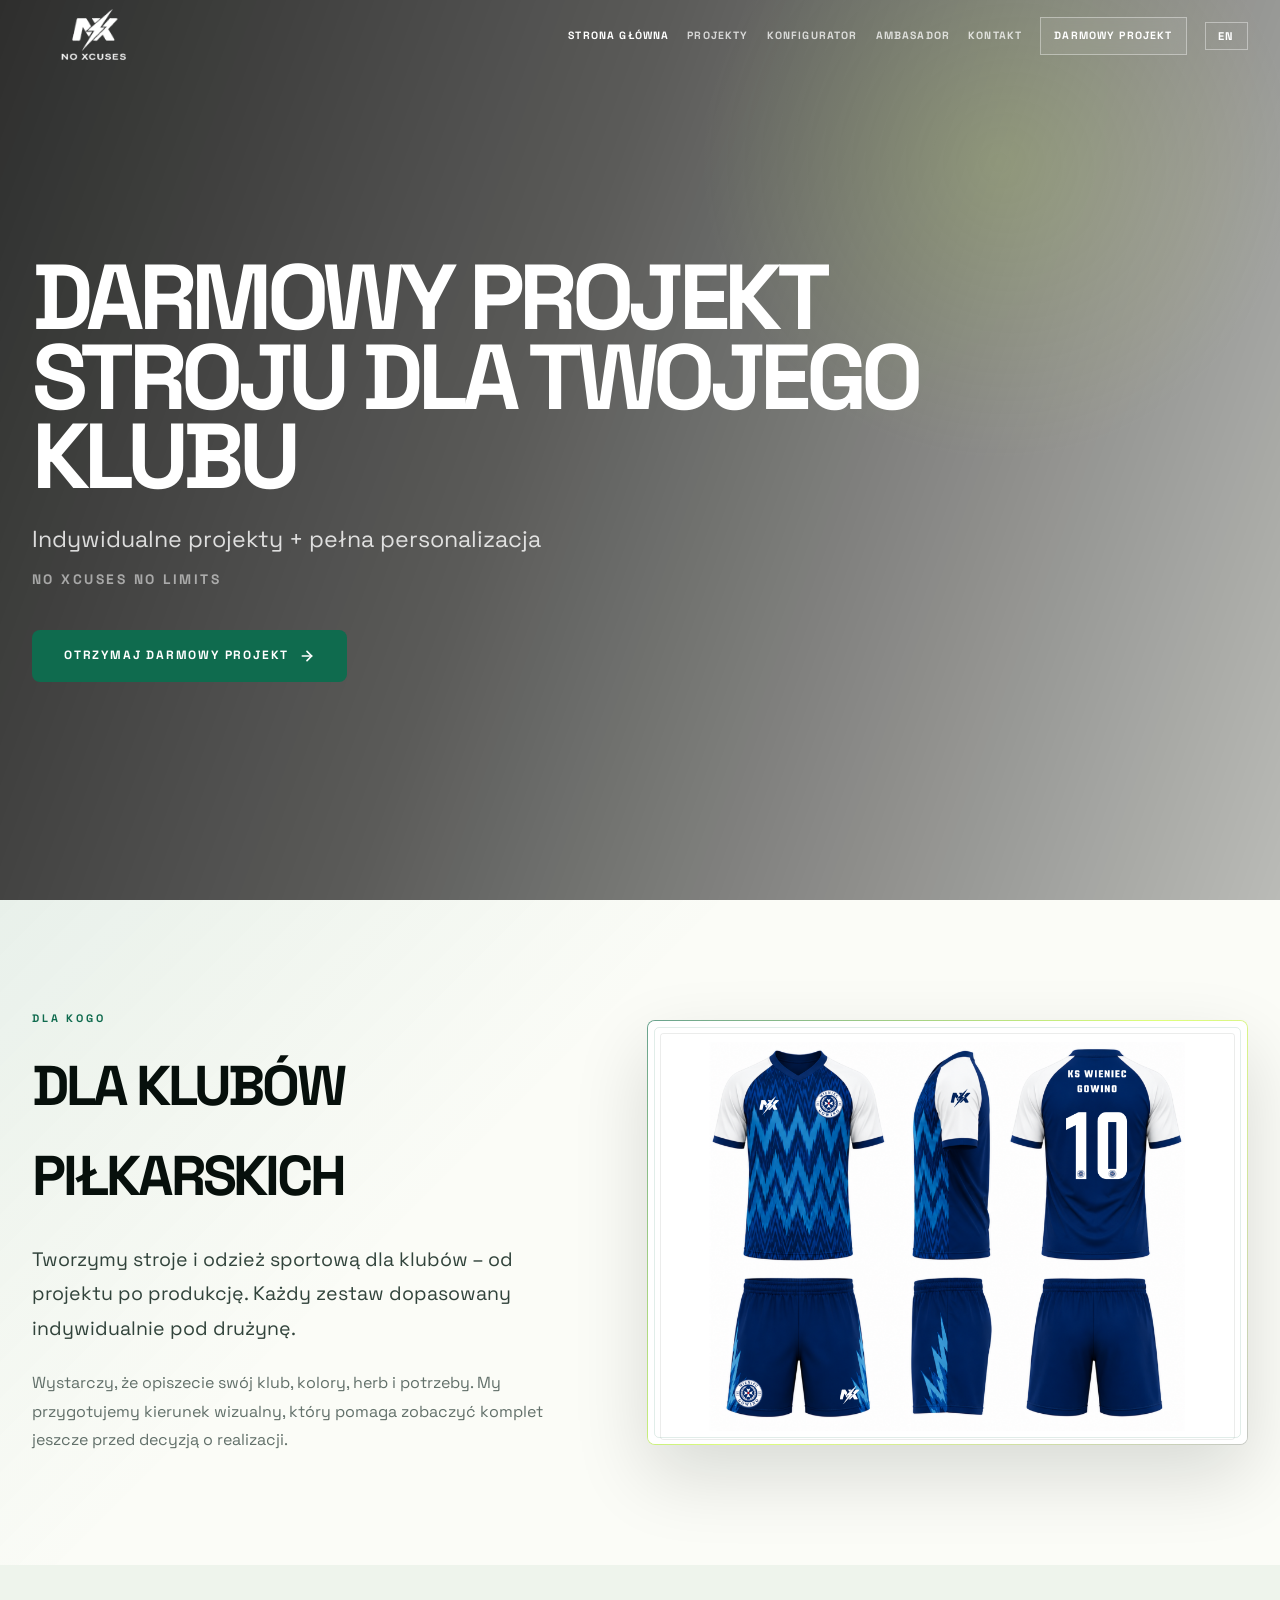
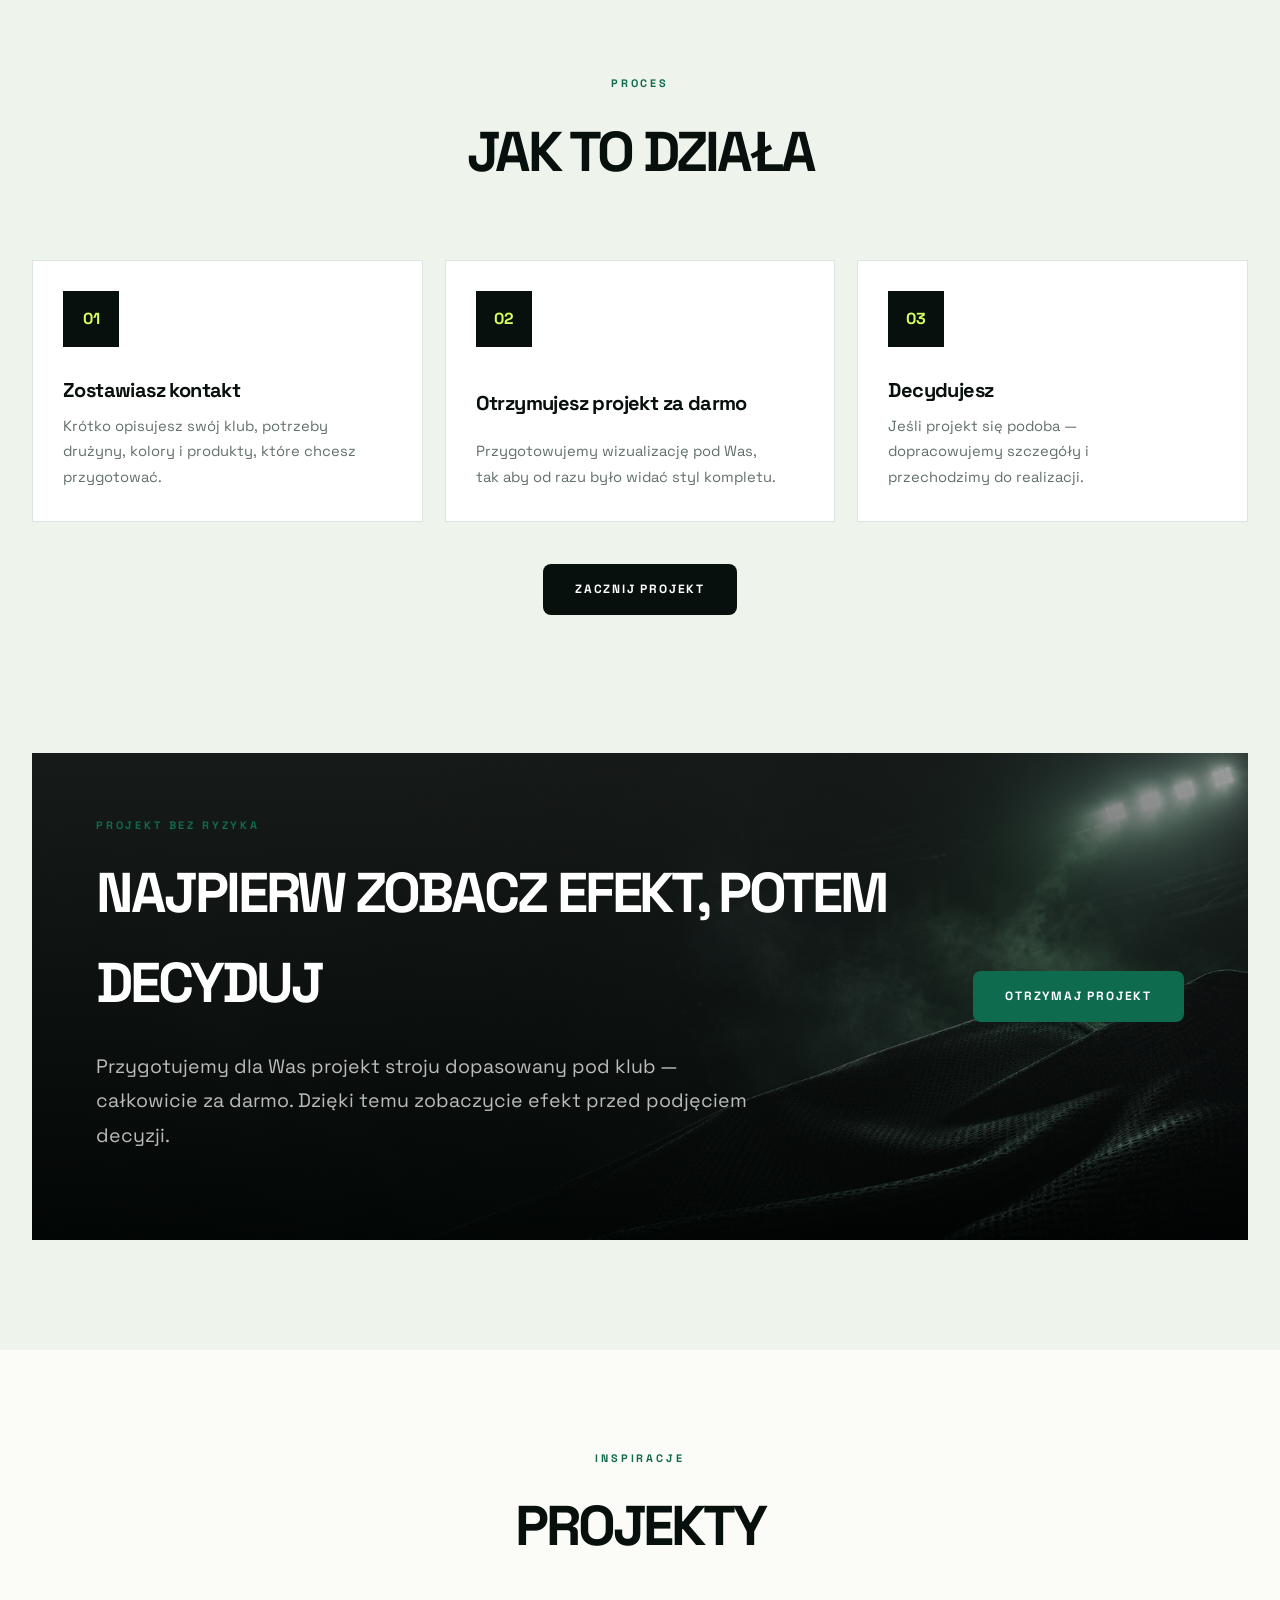
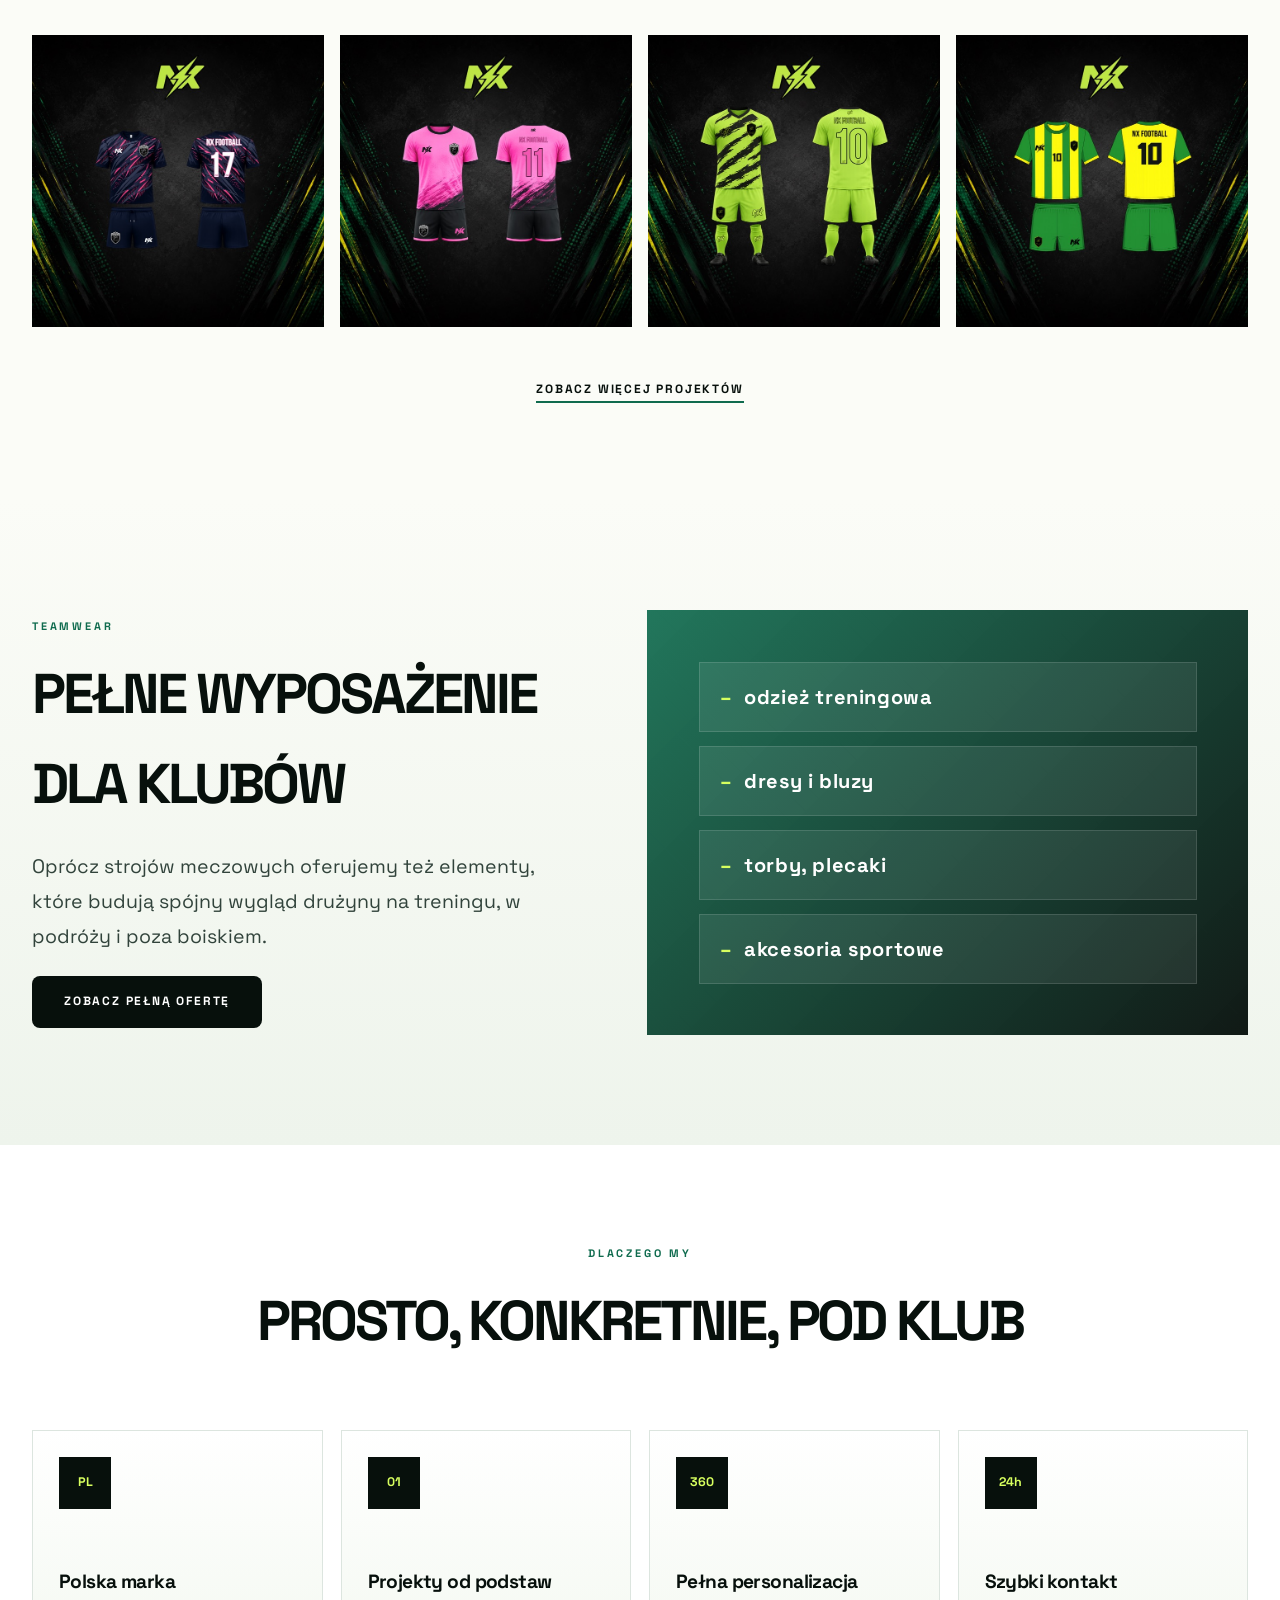
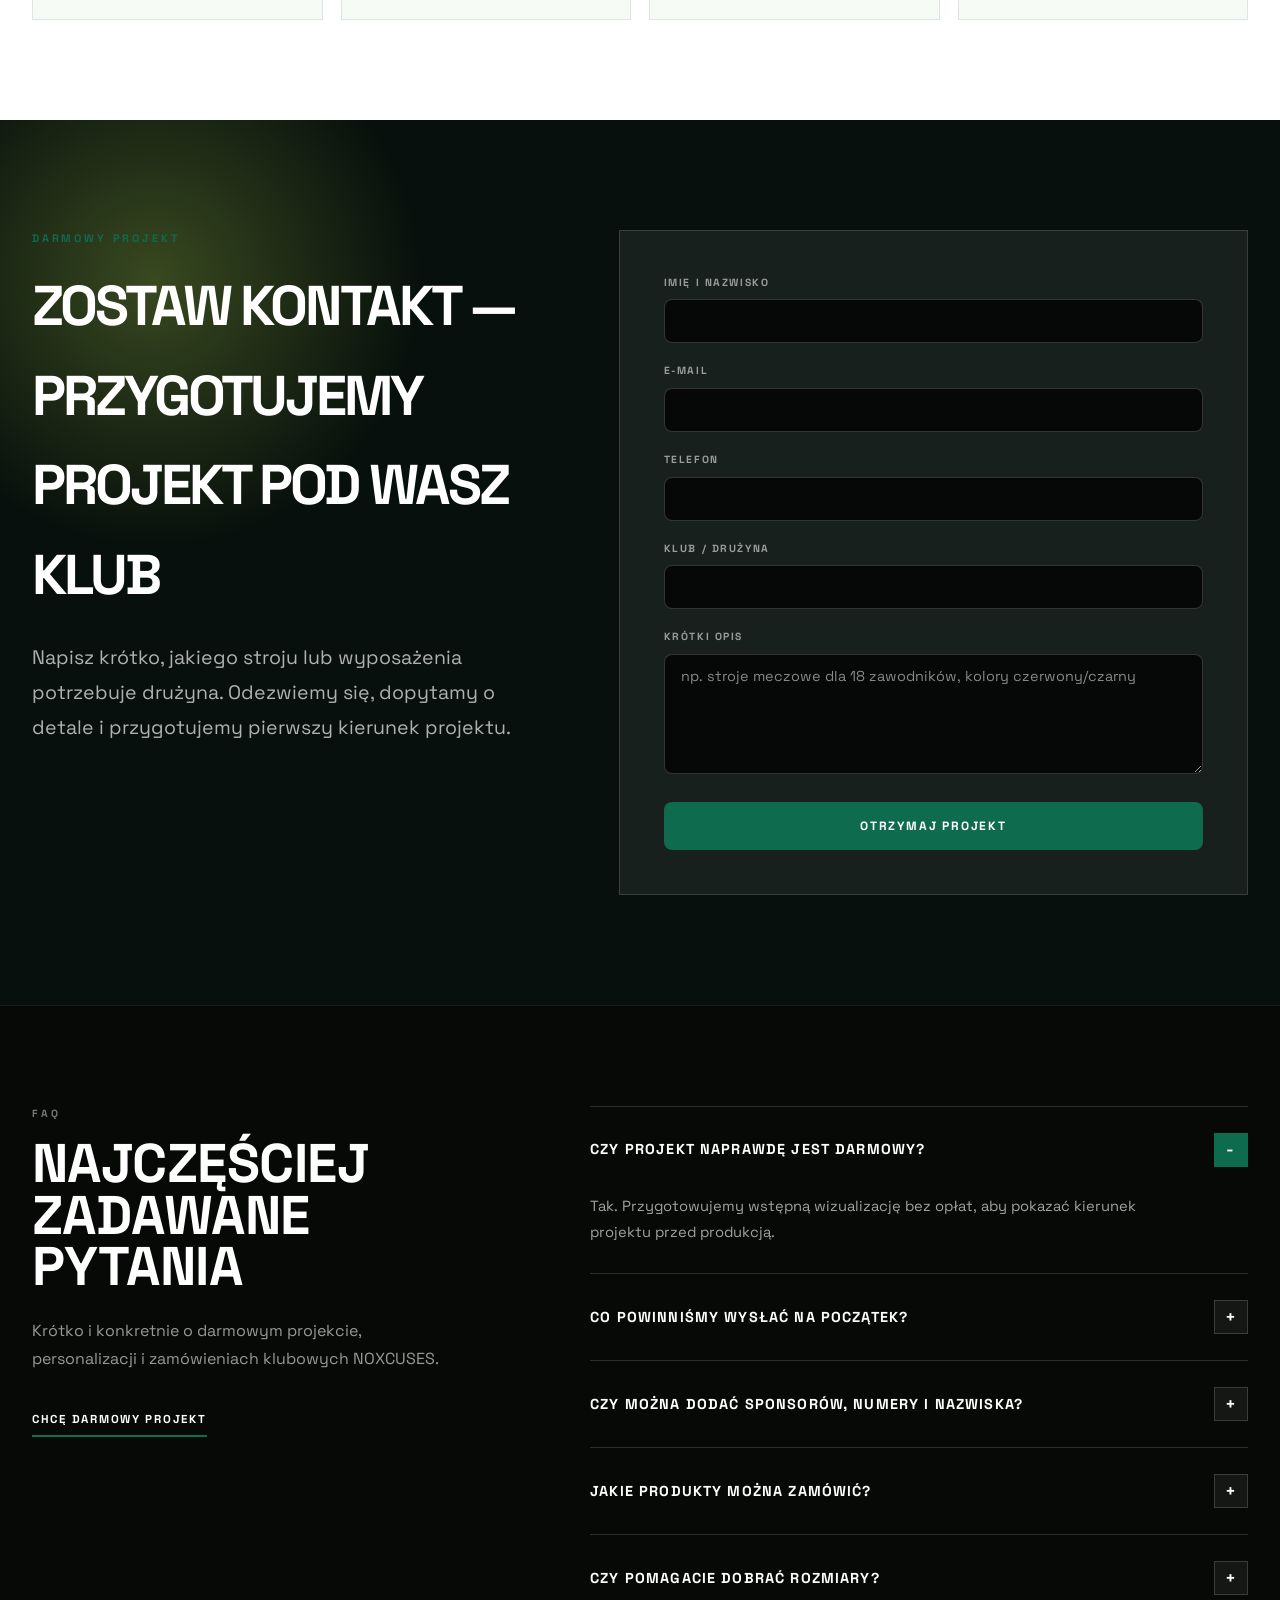
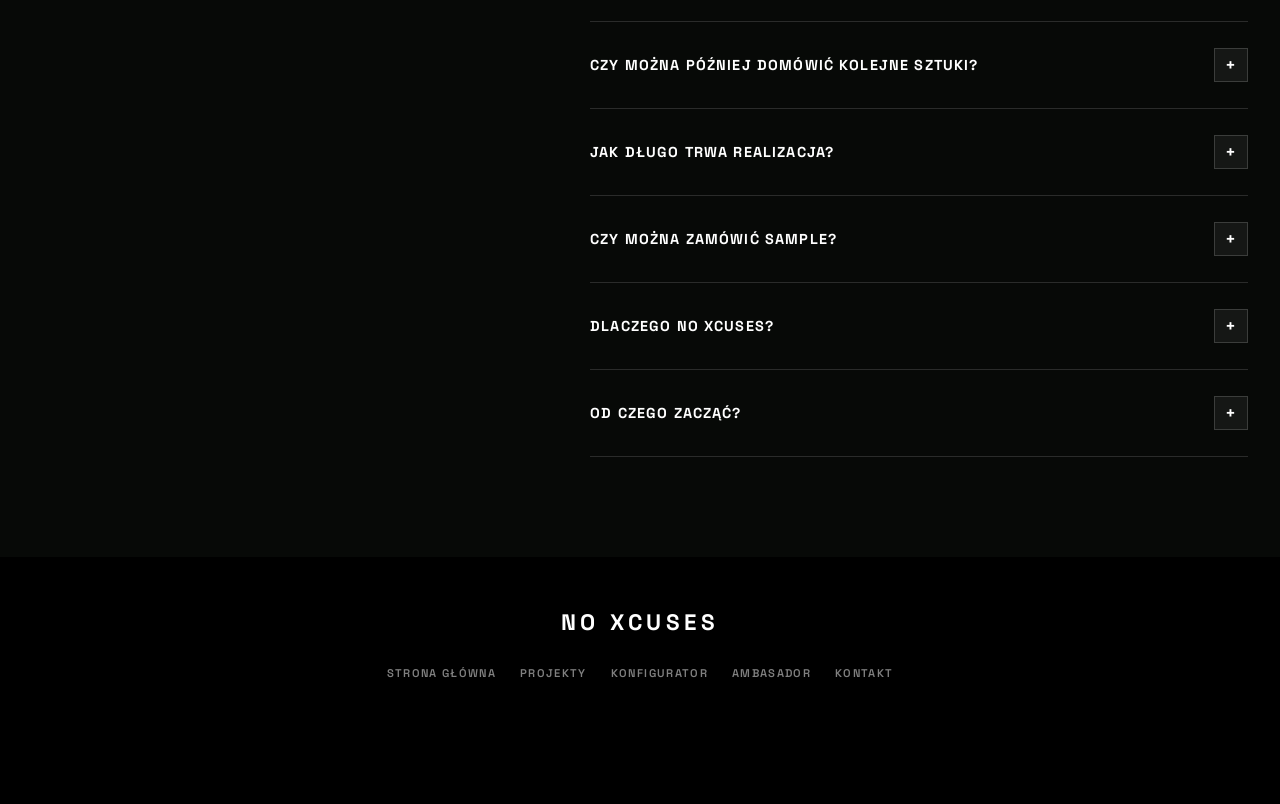
==== commit f1679e42: "Pierwszy commit" ====
--- a/index.html
+++ b/index.html
@@ -30,7 +30,7 @@
   <meta name="twitter:description" content="Indywidualne projekty + pełna personalizacja dla klubów piłkarskich." />
   <meta name="twitter:image" content="https://noxcuses.pl/proces_section_bg.png" />
 
-  <link rel="stylesheet" href="styles.css" />
+  <link rel="stylesheet" href="styles.css?v=20260607-configurator-mobile-frame" />
 
   <script type="application/ld+json">
   {
@@ -124,7 +124,7 @@
     <div class="hero-copy">
       <h1 class="hero-title" id="heroTitle">Darmowy projekt stroju dla Twojego klubu</h1>
       <p class="hero-sub" id="heroSub">Indywidualne projekty + pełna personalizacja</p>
-      <p class="hero-motto" data-pl="NO EXCUSES NO LIMITS" data-en="NO EXCUSES NO LIMITS">NO EXCUSES NO LIMITS</p>
+      <p class="hero-motto" data-pl="NO XCUSES NO LIMITS" data-en="NO XCUSES NO LIMITS">NO XCUSES NO LIMITS</p>
       <div class="hero-action-row">
         <a href="#homeContact" class="btn-primary" id="heroCta" aria-label="Przejdź do formularza i otrzymaj darmowy projekt">
           <span data-pl="Otrzymaj darmowy projekt" data-en="Get a free design">Otrzymaj darmowy projekt</span>
@@ -143,14 +143,16 @@
       <p class="section-lead" data-pl="Tworzymy stroje i odzież sportową dla klubów – od projektu po produkcję. Każdy zestaw dopasowany indywidualnie pod drużynę." data-en="We create kits and sportswear for clubs from design to production. Every set is tailored individually to the team.">Tworzymy stroje i odzież sportową dla klubów – od projektu po produkcję. Każdy zestaw dopasowany indywidualnie pod drużynę.</p>
       <p class="section-text" data-pl="Wystarczy, że opiszecie swój klub, kolory, herb i potrzeby. My przygotujemy kierunek wizualny, który pomaga zobaczyć komplet jeszcze przed decyzją o realizacji." data-en="Tell us about your club, colors, crest and needs. We prepare a visual direction so you can see the kit before deciding on production.">Wystarczy, że opiszecie swój klub, kolory, herb i potrzeby. My przygotujemy kierunek wizualny, który pomaga zobaczyć komplet jeszcze przed decyzją o realizacji.</p>
     </div>
-    <div class="club-visual" aria-hidden="true">
-      <div class="club-card club-card-main">
-        <span>NOX</span>
-        <strong>CLUB KIT</strong>
-        <small>custom concept</small>
-      </div>
-      <div class="club-card club-card-float">01</div>
-      <div class="club-lines"></div>
+    <div class="club-visual">
+      <img
+        class="club-visual-img"
+        src="assets/ks-wieniec-gowino-project.png"
+        alt="Projekt stroju piłkarskiego KS Wieniec Gowino przygotowany przez NO XCUSES"
+        loading="lazy"
+        decoding="async"
+        width="2000"
+        height="1414"
+      />
     </div>
   </div>
 </section>
@@ -200,10 +202,10 @@
     <p class="section-kicker centered" data-pl="Inspiracje" data-en="Inspiration">Inspiracje</p>
     <h2 class="section-title" id="galleryTitle">Projekty</h2>
     <div class="gallery-grid">
-      <div class="gallery-item"><img src="assets/project-ap-merchel-kolbudy.jpg" data-full-src="AP MERCHEL KOLBUDY (4).png" alt="Koszulka sportowa NOXCUSES — projekt dla drużyny" loading="lazy" decoding="async" width="1000" height="707" /></div>
-      <div class="gallery-item"><img src="assets/project-ap-merchel-kolbudy-2.jpg" data-full-src="AP MERCHEL KOLBUDY 2 (4).png" alt="Spodenki sportowe NOXCUSES — projekt klubowy" loading="lazy" decoding="async" width="1000" height="707" /></div>
-      <div class="gallery-item"><img src="assets/project-mglks-tytan-mrocza.jpg" data-full-src="MGLKS Tytan Mrocza (8).png" alt="Komplet sportowy NOXCUSES dla klubu piłkarskiego" loading="lazy" decoding="async" width="1000" height="707" /></div>
-      <div class="gallery-item"><img src="assets/project-1.jpg" data-full-src="PROJEKT 1.png" alt="Strój sportowy NOXCUSES — personalizowany projekt" loading="lazy" decoding="async" width="1000" height="707" /></div>
+      <div class="gallery-item"><img src="assets/project-ap-merchel-kolbudy.jpg" data-full-src="assets/lightbox/project-ap-merchel-kolbudy.jpg" alt="Koszulka sportowa NOXCUSES — projekt dla drużyny" loading="lazy" decoding="async" width="1000" height="707" /></div>
+      <div class="gallery-item"><img src="assets/project-ap-merchel-kolbudy-2.jpg" data-full-src="assets/lightbox/project-ap-merchel-kolbudy-2.jpg" alt="Spodenki sportowe NOXCUSES — projekt klubowy" loading="lazy" decoding="async" width="1000" height="707" /></div>
+      <div class="gallery-item"><img src="assets/project-mglks-tytan-mrocza.jpg" data-full-src="assets/lightbox/project-mglks-tytan-mrocza.jpg" alt="Komplet sportowy NOXCUSES dla klubu piłkarskiego" loading="lazy" decoding="async" width="1000" height="707" /></div>
+      <div class="gallery-item"><img src="assets/project-1.jpg" data-full-src="assets/lightbox/project-1.jpg" alt="Strój sportowy NOXCUSES — personalizowany projekt" loading="lazy" decoding="async" width="1000" height="707" /></div>
     </div>
     <div class="gallery-more">
       <a href="projekty.html" id="galleryMore" aria-label="Zobacz więcej projektów NOXCUSES">Zobacz więcej projektów</a>
@@ -301,32 +303,54 @@
     <div class="faq-list">
       <details class="faq-item" open>
         <summary><span data-pl="Czy projekt naprawdę jest darmowy?" data-en="Is the design really free?">Czy projekt naprawdę jest darmowy?</span></summary>
-        <p data-pl="Tak. Przygotowujemy wstępny projekt dopasowany pod klub bez opłaty, żebyście mogli zobaczyć kierunek wizualny przed decyzją o produkcji." data-en="Yes. We prepare an initial club-tailored design for free so you can see the visual direction before deciding on production.">Tak. Przygotowujemy wstępny projekt dopasowany pod klub bez opłaty, żebyście mogli zobaczyć kierunek wizualny przed decyzją o produkcji.</p>
-      </details>
-
-      <details class="faq-item">
-        <summary><span data-pl="Co warto wysłać na start?" data-en="What should we send first?">Co warto wysłać na start?</span></summary>
-        <p data-pl="Najlepiej podać nazwę klubu, kolory, herb lub logo, liczbę zawodników i krótko opisać, czy chodzi o stroje meczowe, treningowe czy pełne wyposażenie." data-en="It is best to share the club name, colors, crest or logo, number of players and briefly describe whether you need match kits, training apparel or full equipment.">Najlepiej podać nazwę klubu, kolory, herb lub logo, liczbę zawodników i krótko opisać, czy chodzi o stroje meczowe, treningowe czy pełne wyposażenie.</p>
-      </details>
-
-      <details class="faq-item">
-        <summary><span data-pl="Czy możemy spersonalizować numery i sponsorów?" data-en="Can we personalize numbers and sponsors?">Czy możemy spersonalizować numery i sponsorów?</span></summary>
-        <p data-pl="Tak. Numery, nazwiska, logotypy sponsorów, herb klubu i kolory możemy dopasować do konkretnego projektu oraz wybranej techniki zdobienia." data-en="Yes. Numbers, names, sponsor logos, club crest and colors can be matched to the design and selected decoration technique.">Tak. Numery, nazwiska, logotypy sponsorów, herb klubu i kolory możemy dopasować do konkretnego projektu oraz wybranej techniki zdobienia.</p>
-      </details>
-
-      <details class="faq-item">
-        <summary><span data-pl="Jakie produkty można zamówić?" data-en="What products can we order?">Jakie produkty można zamówić?</span></summary>
-        <p data-pl="Przygotowujemy stroje meczowe, koszulki treningowe, spodenki, getry, bluzy, spodnie treningowe, polo oraz akcesoria takie jak torby, plecaki, worki czy piłki." data-en="We prepare match kits, training shirts, shorts, socks, hoodies, training pants, polos and accessories such as bags, backpacks, gym sacks and balls.">Przygotowujemy stroje meczowe, koszulki treningowe, spodenki, getry, bluzy, spodnie treningowe, polo oraz akcesoria takie jak torby, plecaki, worki czy piłki.</p>
+        <p data-pl="Tak. Przygotowujemy wstępną wizualizację bez opłat, aby pokazać kierunek projektu przed produkcją." data-en="Yes. We prepare a preliminary visualization free of charge to show the design direction before production.">Tak. Przygotowujemy wstępną wizualizację bez opłat, aby pokazać kierunek projektu przed produkcją.</p>
+      </details>
+
+      <details class="faq-item">
+        <summary><span data-pl="CO POWINNIŚMY WYSŁAĆ NA POCZĄTEK?" data-en="WHAT SHOULD WE SEND TO START?">Co warto wysłać na start?</span></summary>
+        <p data-pl="Logo, kolory klubowe, inspiracje oraz informację, jakich produktów potrzebujecie." data-en="Logo, club colors, inspiration, and information about the products you need.">Logo, kolory klubowe, inspiracje oraz informację, jakich produktów potrzebujecie.</p>
+      </details>
+
+      <details class="faq-item">
+        <summary><span data-pl="CZY MOŻNA DODAĆ SPONSORÓW, NUMERY I NAZWISKA?" data-en="CAN I ADD SPONSORS, NUMBERS, AND NAMES?">Czy możemy spersonalizować numery i sponsorów?</span></summary>
+        <p data-pl="Tak. Każdy projekt może zostać w pełni spersonalizowany pod klub, drużynę lub akademię." data-en="Yes. Each design can be fully personalized for your club, team, or academy.">Tak. Każdy projekt może zostać w pełni spersonalizowany pod klub, drużynę lub akademię.</p>
+      </details>
+
+      <details class="faq-item">
+        <summary><span data-pl="Jakie produkty można zamówić?" data-en="WHAT PRODUCTS CAN YOU ORDER?">Jakie produkty można zamówić?</span></summary>
+        <p data-pl="Od strojów meczowych po pełny teamwear. Produkujemy również dresy, kurtki, polo, odzież treningową, akcesoria i produkty tworzone indywidualnie pod projekt klienta.
+" data-en="From match kits to full teamwear. We also produce tracksuits, jackets, polo shirts, training wear, accessories, and products custom-made to your design.">Od strojów meczowych po pełny teamwear. Produkujemy również dresy, kurtki, polo, odzież treningową, akcesoria i produkty tworzone indywidualnie pod projekt klienta.</p>
       </details>
 
       <details class="faq-item">
         <summary><span data-pl="Czy pomagacie dobrać rozmiary?" data-en="Do you help with sizing?">Czy pomagacie dobrać rozmiary?</span></summary>
-        <p data-pl="Tak, pomagamy dobrać rozmiary pod skład drużyny i typ produktu. Możesz zebrać rozmiarówkę od zawodników, a my dopasujemy ją do wybranego rozwiązania." data-en="Yes, we help match sizes to the team roster and product type. You can collect sizes from players and we will align them with the selected solution.">Tak, pomagamy dobrać rozmiary pod skład drużyny i typ produktu. Możesz zebrać rozmiarówkę od zawodników, a my dopasujemy ją do wybranego rozwiązania.</p>
-      </details>
-
-      <details class="faq-item">
-        <summary><span data-pl="Od czego zacząć?" data-en="How do we start?">Od czego zacząć?</span></summary>
-        <p data-pl="Najprościej zostawić kontakt w formularzu lub przejść przez konfigurator. Po zgłoszeniu odezwiemy się, dopytamy o szczegóły i przygotujemy następny krok." data-en="The easiest way is to leave your contact details in the form or go through the configurator. After submission, we will get back to you, ask for details and prepare the next step.">Najprościej zostawić kontakt w formularzu lub przejść przez konfigurator. Po zgłoszeniu odezwiemy się, dopytamy o szczegóły i przygotujemy następny krok.</p>
+        <p data-pl="Tak. Pomagamy przygotować rozmiarówkę dla całej drużyny i dopasować ją do wybranego produktu." data-en="Yes. We help prepare a sizing chart for the entire team and match it to the selected product.">Tak. Pomagamy przygotować rozmiarówkę dla całej drużyny i dopasować ją do wybranego produktu.</p>
+      </details>
+
+      <details class="faq-item">
+        <summary><span data-pl="CZY MOŻNA PÓŹNIEJ DOMÓWIĆ KOLEJNE SZTUKI?" data-en="CAN I ORDER MORE ITEMS LATER?">CZY MOŻNA PÓŹNIEJ DOMÓWIĆ KOLEJNE SZTUKI?</span></summary>
+        <p data-pl="Tak. Zachowujemy projekty, dzięki czemu można wygodnie domawiać kolejne produkty w przyszłości." data-en="Yes. We save designs, so you can easily order more products in the future.">Tak. Zachowujemy projekty, dzięki czemu można wygodnie domawiać kolejne produkty w przyszłości.</p>
+      </details>
+
+      <details class="faq-item">
+        <summary><span data-pl="JAK DŁUGO TRWA REALIZACJA?" data-en="HOW LONG DOES IT TAKE?">JAK DŁUGO TRWA REALIZACJA?</span></summary>
+        <p data-pl="Termin zależy od produktu i ilości sztuk. Przed rozpoczęciem produkcji zawsze podajemy orientacyjny czas realizacji." data-en="The lead time depends on the product and quantity. Before production begins, we always provide an estimated lead time.
+">Termin zależy od produktu i ilości sztuk. Przed rozpoczęciem produkcji zawsze podajemy orientacyjny czas realizacji.</p>
+      </details>
+
+      <details class="faq-item">
+        <summary><span data-pl="CZY MOŻNA ZAMÓWIĆ SAMPLE?" data-en="CAN I ORDER SAMPLES?">CZY MOŻNA ZAMÓWIĆ SAMPLE?</span></summary>
+        <p data-pl="Tak. Dla wybranych produktów istnieje możliwość wykonania sample przed produkcją właściwą." data-en="Yes. For selected products, samples can be created before production.">Tak. Dla wybranych produktów istnieje możliwość wykonania sample przed produkcją właściwą.</p>
+      </details>
+
+      <details class="faq-item">
+        <summary><span data-pl="DLACZEGO NO XCUSES?" data-en="WHY NO XCUSES?">DLACZEGO NO XCUSES?</span></summary>
+        <p data-pl="Łączymy indywidualne projekty, profesjonalne materiały i pełną personalizację, tworząc produkty dopasowane do potrzeb klubów i akademii." data-en="We combine individual designs, professional materials, and full customization to create products tailored to the needs of clubs and academies.">Łączymy indywidualne projekty, profesjonalne materiały i pełną personalizację, tworząc produkty dopasowane do potrzeb klubów i akademii.</p>
+      </details>
+
+      <details class="faq-item">
+        <summary><span data-pl="OD CZEGO ZACZĄĆ?" data-en="HOW TO START?">Od czego zacząć?</span></summary>
+        <p data-pl="Wypełnij formularz lub skontaktuj się z nami. Resztą zajmiemy się wspólnie krok po kroku." data-en="Fill out the form or contact us. We'll take care of the rest, step by step.">Wypełnij formularz lub skontaktuj się z nami. Resztą zajmiemy się wspólnie krok po kroku.</p>
       </details>
     </div>
   </div>
@@ -346,7 +370,7 @@
 
 <div class="toast" id="toast" role="alert" aria-live="polite"></div>
 
-<script src="script.js"></script>
+<script src="script.js?v=20260606-gallery"></script>
 <script src="firebase-config.js"></script>
 <script>
 document.getElementById('footerYear').textContent = new Date().getFullYear();
--- a/styles.css
+++ b/styles.css
@@ -125,28 +125,67 @@
 
 .mobile-menu {
   display: none; position: absolute; top: 72px; left: 0; right: 0;
-  background: rgba(255,255,255,0.98); backdrop-filter: blur(12px);
-  border-top: 1px solid var(--border); padding: 24px 32px;
+  background:
+    linear-gradient(180deg, rgba(3,8,6,0.98), rgba(7,16,12,0.94));
+  backdrop-filter: blur(14px);
+  border-top: 1px solid rgba(255,255,255,0.12);
+  box-shadow: 0 24px 54px rgba(0,0,0,0.38);
+  padding: 24px 32px;
+}
+.navbar.scrolled .mobile-menu {
+  background: rgba(255,255,255,0.98);
+  border-top: 1px solid var(--border);
+  box-shadow: 0 18px 42px rgba(7,16,12,0.12);
 }
 .mobile-menu.open { display: block; animation: slideDown 0.25s ease; }
 @keyframes slideDown { from { opacity:0; transform:translateY(-8px); } to { opacity:1; transform:translateY(0); } }
 .mobile-menu a {
   display: block; padding: 10px 0;
   font-size: 0.85rem; font-weight: 600; letter-spacing: 0.1em;
-  text-transform: uppercase; color: rgba(0,0,0,0.7);
-  border-bottom: 1px solid var(--border); transition: color 0.2s;
+  text-transform: uppercase; color: rgba(255,255,255,0.78);
+  border-bottom: 1px solid rgba(255,255,255,0.12); transition: color 0.2s;
+}
+.navbar.scrolled .mobile-menu a {
+  color: rgba(0,0,0,0.7);
+  border-bottom-color: var(--border);
 }
 .mobile-menu a:last-of-type { border-bottom: none; }
 .mobile-menu a:hover { color: var(--primary); }
+.navbar:not(.scrolled) .mobile-menu a:hover { color: #fff; }
+.navbar.scrolled .mobile-menu a:hover { color: var(--primary); }
 .mobile-menu .mobile-cta {
   margin-top: 14px;
   padding: 13px 16px;
-  border: 1px solid var(--foreground);
+  border: 1px solid rgba(255,255,255,0.22);
+  background: rgba(255,255,255,0.08);
+  color: #fff;
+  text-align: center;
+  backdrop-filter: blur(10px);
+}
+.navbar:not(.scrolled) .mobile-menu .mobile-cta:hover {
+  background: rgba(255,255,255,0.16);
+  border-color: rgba(255,255,255,0.38);
+  color: #fff;
+}
+.navbar.scrolled .mobile-menu .mobile-cta {
+  border-color: var(--foreground);
   background: var(--foreground);
   color: #fff;
-  text-align: center;
-}
-.mobile-menu .lang-btn { margin-top: 16px; color: var(--foreground); border-color: rgba(0,0,0,0.2); }
+}
+.navbar.scrolled .mobile-menu .mobile-cta:hover {
+  background: var(--primary);
+  border-color: var(--primary);
+  color: #fff;
+}
+.mobile-menu .lang-btn {
+  margin-top: 16px;
+  color: #fff;
+  border-color: rgba(255,255,255,0.34);
+}
+.navbar.scrolled .mobile-menu .lang-btn {
+  color: var(--foreground);
+  border-color: rgba(0,0,0,0.2);
+}
 
 /* ========= HERO ========= */
 .hero {
@@ -300,92 +339,39 @@
     var(--bg);
 }
 .club-visual {
-  min-height: 420px;
   position: relative;
   display: grid;
   place-items: center;
   overflow: hidden;
+  aspect-ratio: 2000 / 1414;
+  padding: 12px;
   background:
-    radial-gradient(circle at 72% 20%, rgba(215,255,95,0.72), transparent 18%),
-    linear-gradient(145deg, #07100c 0%, #103728 100%);
+    linear-gradient(#fff, #fff) padding-box,
+    linear-gradient(135deg, rgba(15,107,78,0.62), rgba(215,255,95,0.82), rgba(7,16,12,0.22)) border-box;
+  border: 1px solid transparent;
+  border-radius: 8px;
+  box-shadow: 0 30px 76px rgba(7,16,12,0.14), 0 0 0 1px rgba(255,255,255,0.82) inset;
 }
 .club-visual::before {
   content: "";
   position: absolute;
-  inset: 24px;
-  border: 1px solid rgba(255,255,255,0.14);
-}
-.club-card {
+  inset: 6px;
+  z-index: 1;
+  border: 1px solid rgba(15,107,78,0.12);
+  border-radius: 5px;
+  pointer-events: none;
+}
+.club-visual-img {
   position: relative;
-  z-index: 2;
-  background: rgba(255,255,255,0.09);
-  border: 1px solid rgba(255,255,255,0.16);
-  color: #fff;
-  backdrop-filter: blur(16px);
-}
-.club-card-main {
-  width: min(330px, 72%);
-  aspect-ratio: 0.78;
-  display: flex;
-  flex-direction: column;
-  justify-content: flex-end;
-  padding: 28px;
-  overflow: hidden;
-}
-.club-card-main::before,
-.club-card-main::after {
-  content: "";
-  position: absolute;
-  inset: 36px 50px auto;
-  height: 48%;
-  border: 18px solid rgba(215,255,95,0.74);
-  border-bottom: none;
-  transform: skewX(-8deg);
-}
-.club-card-main::after {
-  inset: auto 28px 34px;
-  height: 46px;
-  border: none;
-  background: linear-gradient(90deg, var(--accent), transparent);
-  opacity: 0.8;
-}
-.club-card-main span {
-  font-size: clamp(3.4rem, 8vw, 6rem);
-  font-weight: 900;
-  line-height: 0.82;
-  letter-spacing: -0.08em;
-}
-.club-card-main strong {
-  margin-top: 14px;
-  font-size: 0.78rem;
-  letter-spacing: 0.2em;
-  text-transform: uppercase;
-}
-.club-card-main small {
-  color: rgba(255,255,255,0.56);
-  text-transform: uppercase;
-  letter-spacing: 0.18em;
-  font-weight: 800;
-  font-size: 0.62rem;
-}
-.club-card-float {
-  position: absolute;
-  top: 54px;
-  right: 58px;
-  width: 86px;
-  height: 86px;
-  display: grid;
-  place-items: center;
-  font-weight: 900;
-  color: var(--foreground);
-  background: var(--accent);
-}
-.club-lines {
-  position: absolute;
-  inset: auto -8% 44px;
-  height: 92px;
-  background: repeating-linear-gradient(90deg, rgba(255,255,255,0.14) 0 1px, transparent 1px 34px);
-  transform: rotate(-7deg);
+  z-index: 0;
+  width: 100%;
+  height: 100%;
+  display: block;
+  object-fit: contain;
+  object-position: center;
+  background: #fff;
+  border: 1px solid rgba(7,16,12,0.08);
+  border-radius: 4px;
 }
 .free-project-section {
   padding: 28px 0 110px;
@@ -801,32 +787,85 @@
   display: grid;
   place-items: center;
   padding: clamp(18px, 4vw, 48px);
-  background: rgba(2, 5, 4, 0.94);
-  color: #fff;
+  background:
+    linear-gradient(180deg, rgba(2, 5, 4, 0.96), rgba(2, 5, 4, 0.92));
+  color: #fff;
+  backdrop-filter: blur(12px);
 }
 .project-lightbox-stage {
+  --lightbox-preview: none;
+  position: relative;
+  isolation: isolate;
   width: min(100%, 1180px);
   height: min(78vh, 760px);
+  margin: 0;
   display: grid;
   grid-template-rows: minmax(0, 1fr) auto;
   align-items: center;
   justify-items: center;
   gap: 18px;
+  overflow: hidden;
+  border-radius: 8px;
+}
+.project-lightbox-stage::before {
+  content: "";
+  position: absolute;
+  inset: 0;
+  z-index: -2;
+  background-image:
+    linear-gradient(rgba(2,5,4,0.34), rgba(2,5,4,0.72)),
+    var(--lightbox-preview);
+  background-size: cover;
+  background-position: center;
+  filter: blur(18px) saturate(0.82);
+  transform: scale(1.08);
+  opacity: 0.72;
+}
+.project-lightbox-stage::after {
+  content: "";
+  position: absolute;
+  z-index: 2;
+  top: 18px;
+  right: 18px;
+  width: 28px;
+  height: 28px;
+  border: 2px solid rgba(255,255,255,0.22);
+  border-top-color: #fff;
+  border-radius: 50%;
+  opacity: 0;
+  transform: scale(0.88);
+  transition: opacity 0.2s, transform 0.2s;
+  animation: spin 0.8s linear infinite;
+}
+.project-lightbox.is-loading .project-lightbox-stage::after {
+  opacity: 1;
+  transform: scale(1);
 }
 .project-lightbox-img {
   width: 100%;
   height: 100%;
   max-height: 100%;
   object-fit: contain;
+  opacity: 0;
+  border-radius: 6px;
   box-shadow: 0 24px 80px rgba(0,0,0,0.42);
+  transition: opacity 0.22s ease, filter 0.22s ease;
+}
+.project-lightbox-img.is-loaded {
+  opacity: 1;
+}
+.project-lightbox.is-loading .project-lightbox-img {
+  filter: saturate(0.9);
 }
 .project-lightbox-caption {
   max-width: min(92vw, 920px);
   min-height: 1.3em;
-  color: rgba(255,255,255,0.72);
+  padding: 0 18px 18px;
+  color: rgba(255,255,255,0.78);
   font-size: 0.78rem;
   line-height: 1.45;
   text-align: center;
+  text-shadow: 0 1px 18px rgba(0,0,0,0.7);
 }
 .project-lightbox-close,
 .project-lightbox-nav {
@@ -835,16 +874,19 @@
   place-items: center;
   width: 46px;
   height: 46px;
-  border: 1px solid rgba(255,255,255,0.22);
-  background: rgba(255,255,255,0.08);
+  border: 1px solid rgba(255,255,255,0.2);
+  background: rgba(7,16,12,0.54);
   color: #fff;
   backdrop-filter: blur(10px);
-  transition: background 0.2s, border-color 0.2s, transform 0.2s;
+  border-radius: 999px;
+  box-shadow: 0 16px 38px rgba(0,0,0,0.24);
+  transition: background 0.2s, border-color 0.2s, transform 0.2s, box-shadow 0.2s;
 }
 .project-lightbox-close:hover,
 .project-lightbox-nav:hover {
   background: rgba(255,255,255,0.16);
-  border-color: rgba(255,255,255,0.48);
+  border-color: rgba(255,255,255,0.52);
+  box-shadow: 0 18px 42px rgba(0,0,0,0.34);
 }
 .project-lightbox-close {
   top: max(18px, env(safe-area-inset-top));
@@ -871,10 +913,15 @@
   left: 50%;
   bottom: max(18px, env(safe-area-inset-bottom));
   transform: translateX(-50%);
-  color: rgba(255,255,255,0.62);
+  padding: 7px 12px;
+  border: 1px solid rgba(255,255,255,0.16);
+  background: rgba(7,16,12,0.54);
+  color: rgba(255,255,255,0.72);
   font-size: 0.72rem;
   font-weight: 800;
   letter-spacing: 0.16em;
+  border-radius: 999px;
+  backdrop-filter: blur(10px);
 }
 .project-cta {
   margin-top: 64px;
@@ -1189,8 +1236,8 @@
   border-radius: 8px;
   box-shadow: 0 10px 28px rgba(7,16,12,0.035);
 }
-.option-card:hover { border-color: rgba(0,0,0,0.26); transform: translateY(-2px); box-shadow: 0 14px 32px rgba(7,16,12,0.08); }
-.option-card.selected { border-color: var(--primary); box-shadow: 0 0 0 1px rgba(15,107,78,0.22), 0 14px 34px rgba(15,107,78,0.12); }
+.option-card:hover { border-color: rgba(0,0,0,0.26); transform: translateY(-2px); box-shadow: 0 14px 32px rgba(7, 16, 12, 0.154); }
+.option-card.selected { border-color: var(--primary); box-shadow: 0 0 0 1px rgba(15, 107, 78, 0.621), 0 14px 34px rgba(15, 107, 78, 0.387); }
 .option-card-img-wrap {
   overflow: hidden;
   aspect-ratio: var(--option-image-ratio, 1 / 1);
@@ -1229,6 +1276,8 @@
   position: absolute; top: 10px; right: 10px;
   width: 28px; height: 28px; background: var(--primary); border-radius: 50%;
   display: flex; align-items: center; justify-content: center;
+  z-index: 5;
+  box-shadow: 0 4px 14px rgba(5,16,11,0.22), 0 0 0 2px rgba(255,255,255,0.92);
 }
 .option-check svg { width: 14px; height: 14px; color: #fff; }
 /* FIX: empty checkbox ring for multi-select */
@@ -1236,6 +1285,8 @@
   position: absolute; top: 10px; right: 10px;
   width: 28px; height: 28px; border: 2px solid rgba(255,255,255,0.7);
   border-radius: 50%; background: rgba(0,0,0,0.15);
+  z-index: 5;
+  box-shadow: 0 4px 14px rgba(5,16,11,0.2);
 }
 /* FIX: prevent image flicker — no lazy loading needed since images are preloaded */
 .option-card-img-wrap img { will-change: transform; }
@@ -1292,6 +1343,9 @@
   background:
     linear-gradient(145deg, rgba(7,16,12,0.98), rgba(15,107,78,0.9));
 }
+.product-card.has-product-photo .product-card-visual-wrap {
+  background: linear-gradient(180deg, #f8faf6 0%, #eef3eb 100%);
+}
 .product-card-wide .product-card-visual-wrap {
   aspect-ratio: 3.1 / 1;
 }
@@ -1303,6 +1357,32 @@
   align-items: flex-end;
   padding: 16px;
   color: #fff;
+}
+.product-card.has-product-photo:not(.product-image-missing) .product-visual {
+  opacity: 0;
+}
+.product-card-photo {
+  position: absolute;
+  inset: 0;
+  z-index: 2;
+  display: block;
+  width: 100%;
+  height: 100%;
+  padding: 0;
+  object-fit: cover;
+  object-position: center;
+  box-sizing: border-box;
+}
+.product-card[data-product="home-shirt"] .product-card-photo,
+.product-card[data-product="away-shirt"] .product-card-photo {
+  transform: scale(1.16);
+}
+.product-card[data-product="home-shirt"]:hover .product-card-photo,
+.product-card[data-product="away-shirt"]:hover .product-card-photo {
+  transform: scale(1.2);
+}
+.product-card-wide .product-card-photo {
+  padding: 0;
 }
 .product-visual::before {
   content: "";
@@ -1861,7 +1941,7 @@
   .lead-section { padding: 80px 0; }
   .free-project-section { padding: 0 0 80px; }
   .free-project-card { grid-template-columns: 1fr; }
-  .club-visual { min-height: 360px; }
+  .club-visual { min-height: 0; }
   .lead-copy,
   .quote-summary,
   .ambassador-form-copy { position: static; }
@@ -1887,6 +1967,13 @@
   .product-options-grid {
     display: grid;
     grid-template-columns: repeat(2, minmax(0, 1fr));
+    gap: 14px;
+  }
+  .product-options-grid .option-card.anim-scale,
+  .product-options-grid .option-card.anim-scale.is-visible {
+    opacity: 1;
+    transform: none;
+    transition: border-color 0.25s, box-shadow 0.25s, background-color 0.25s;
   }
   .product-card,
   .product-group-accessories .product-card,
@@ -1943,8 +2030,20 @@
     display: grid;
     grid-template-columns: 1fr;
   }
+  .product-options-grid {
+    gap: 12px;
+    row-gap: 12px;
+  }
+  .product-card {
+    width: 100%;
+  }
+  .product-options-grid .option-card.anim-scale,
+  .product-options-grid .option-card.anim-scale.is-visible {
+    opacity: 1;
+    transform: none;
+    transition: border-color 0.25s, box-shadow 0.25s, background-color 0.25s;
+  }
   .why-grid { grid-template-columns: 1fr; }
-  .club-card-float { top: 32px; right: 32px; }
   .lead-card { padding: 22px; }
   .hero-title { font-size: clamp(2.4rem, 10vw, 3.5rem); }
   .faq-title { font-size: 2.25rem; }
@@ -1955,6 +2054,13 @@
   .config-bar { flex-wrap: wrap; }
   .config-validation-hint { order: -1; width: 100%; text-align: left; }
   .admin-login-box { padding: 36px 24px; }
+}
+
+@media (hover: none) {
+  .product-options-grid .option-card:hover {
+    transform: none;
+  }
+  .product-options-grid .option-card:hover img { transform: none; }
 }
 
 @media (prefers-reduced-motion: reduce) {
@@ -1974,6 +2080,8 @@
   .success-check::before,
   .success-check::after,
   .success-check svg,
+  .project-lightbox-img,
+  .project-lightbox-stage::after,
   .success-progress span {
     animation: none !important;
     transition: none !important;
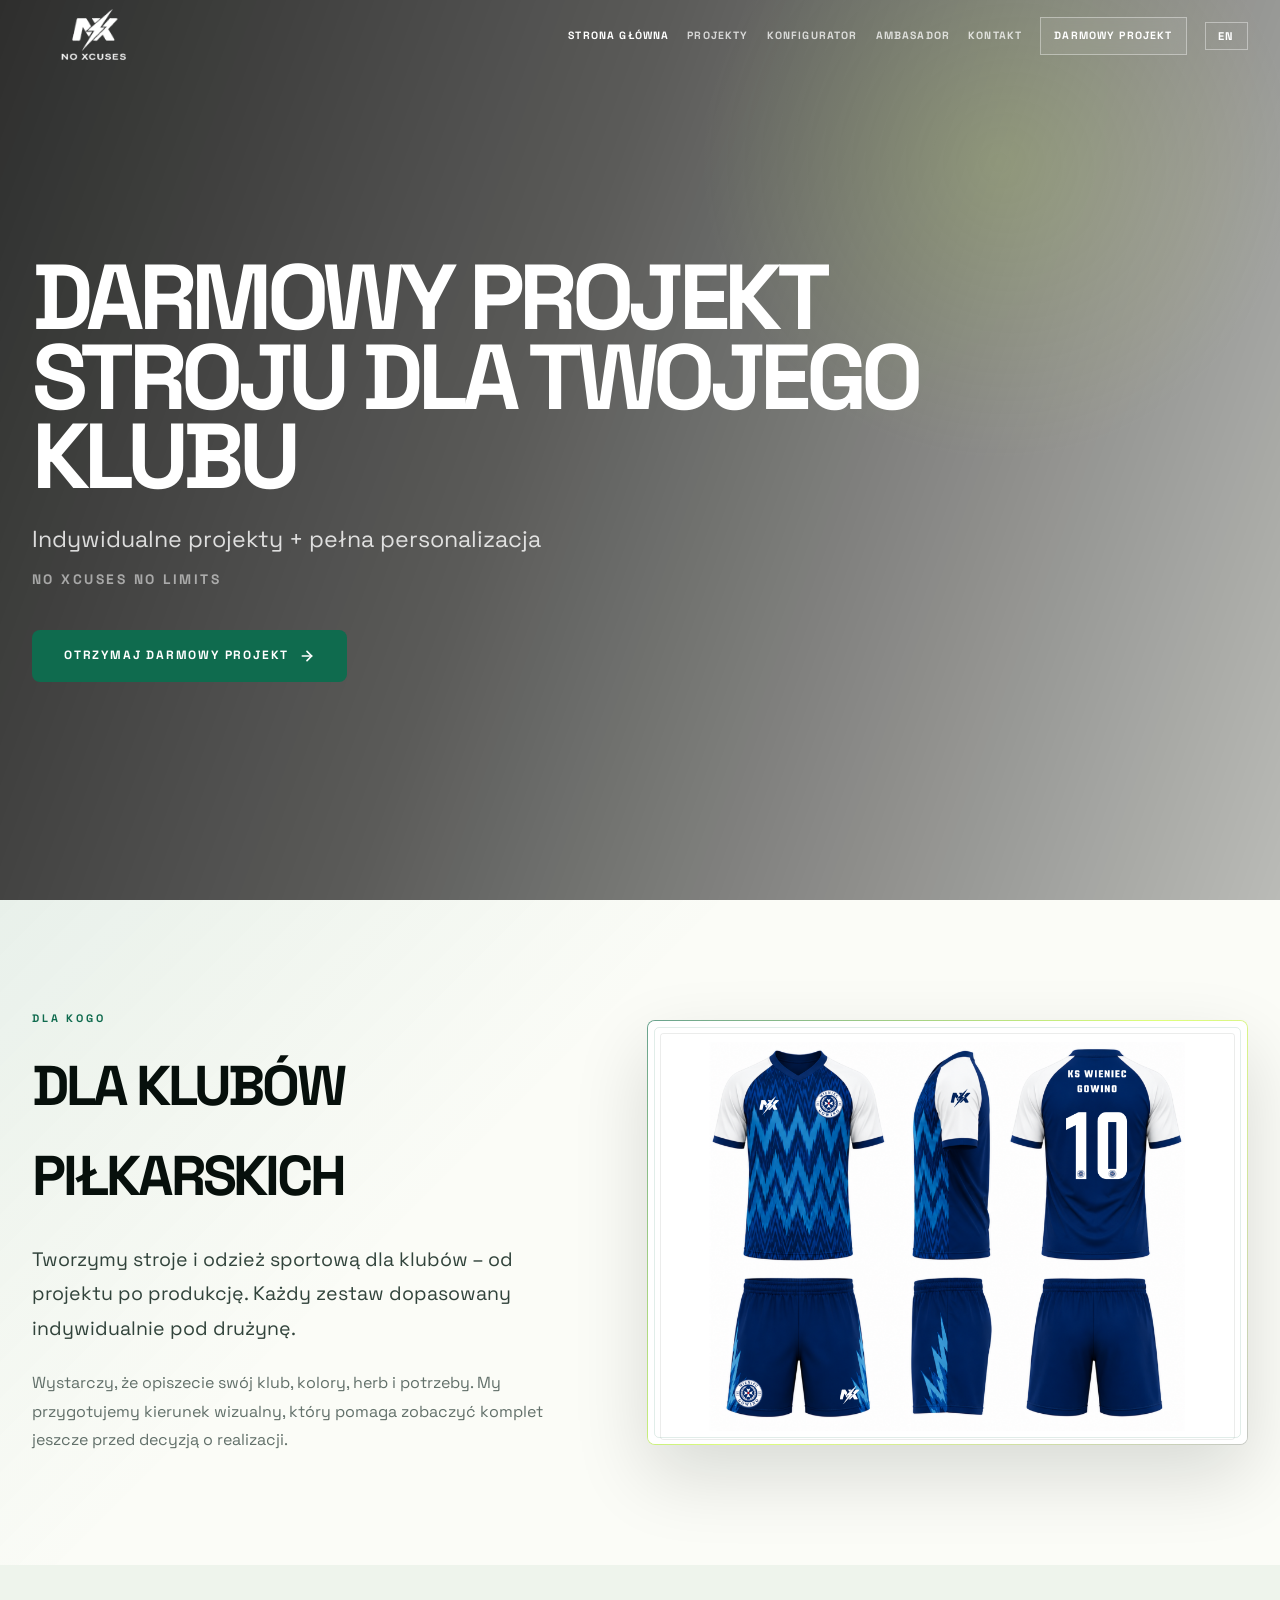
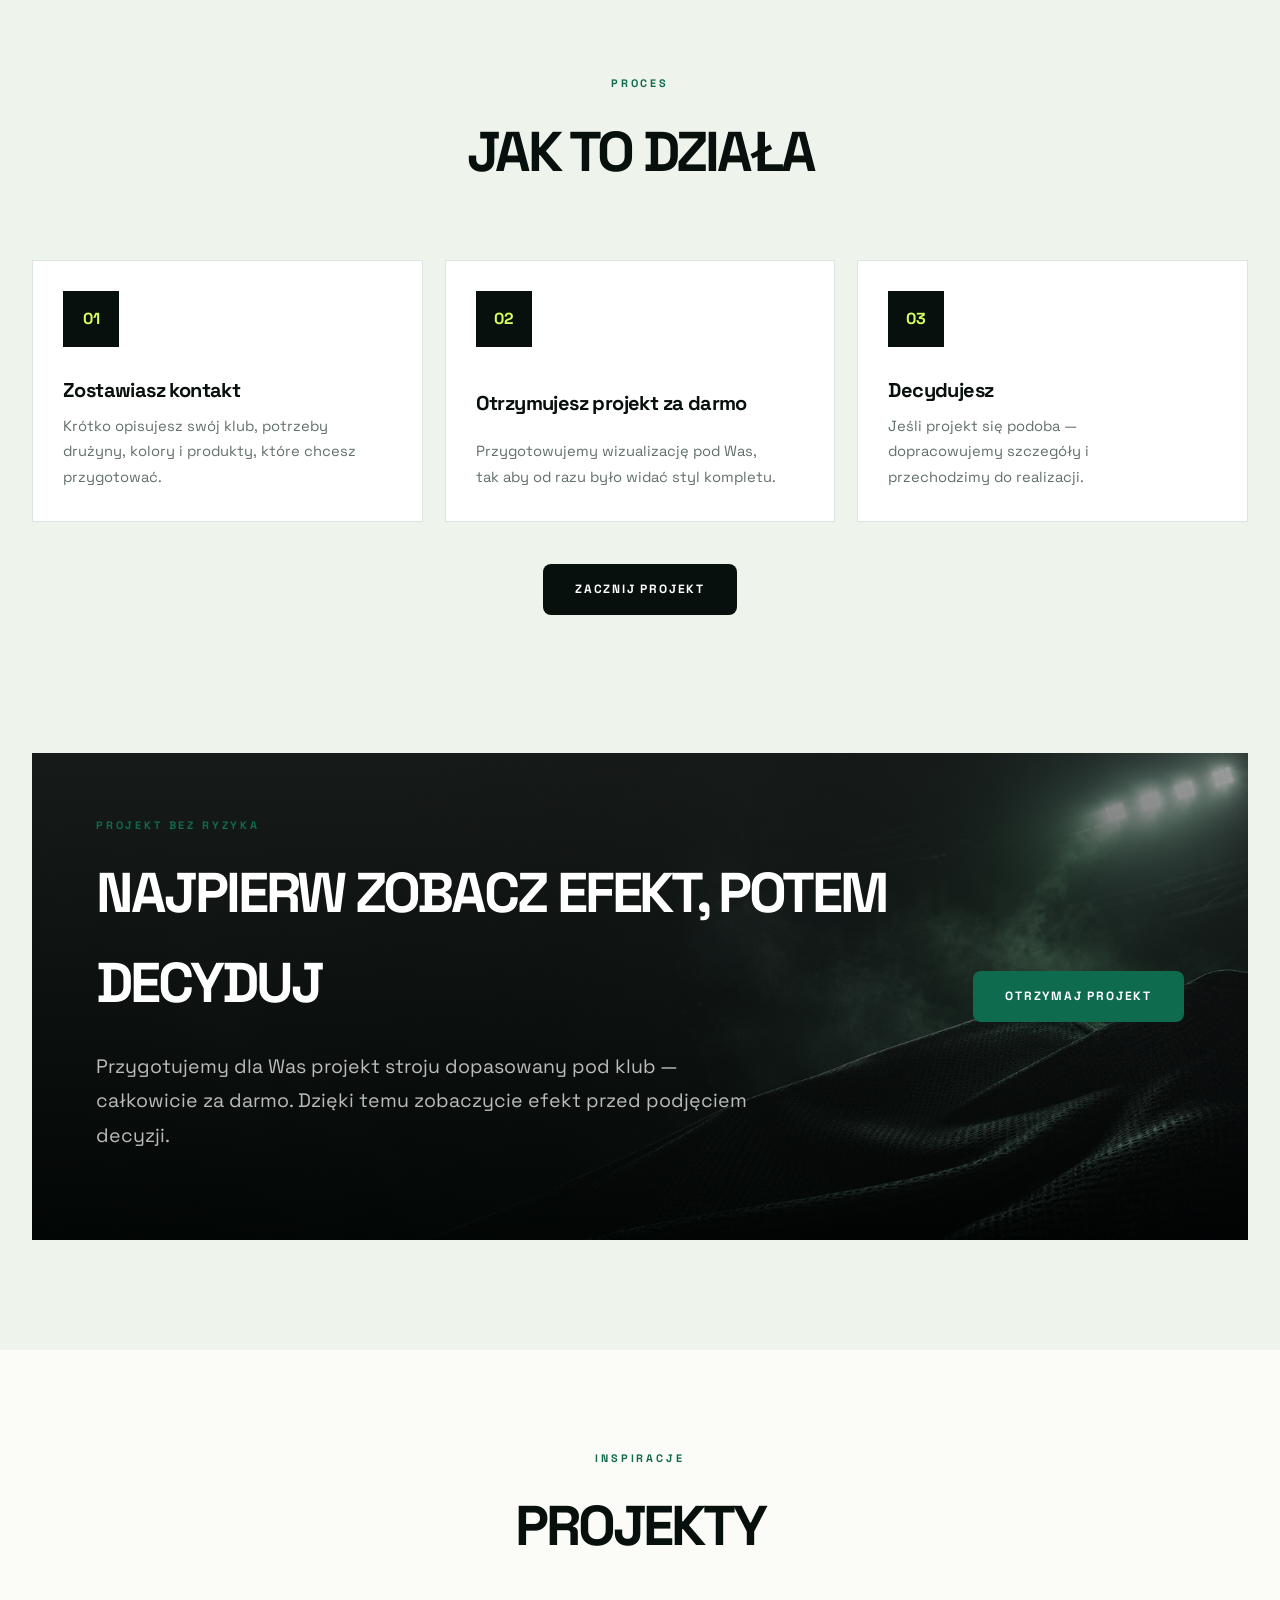
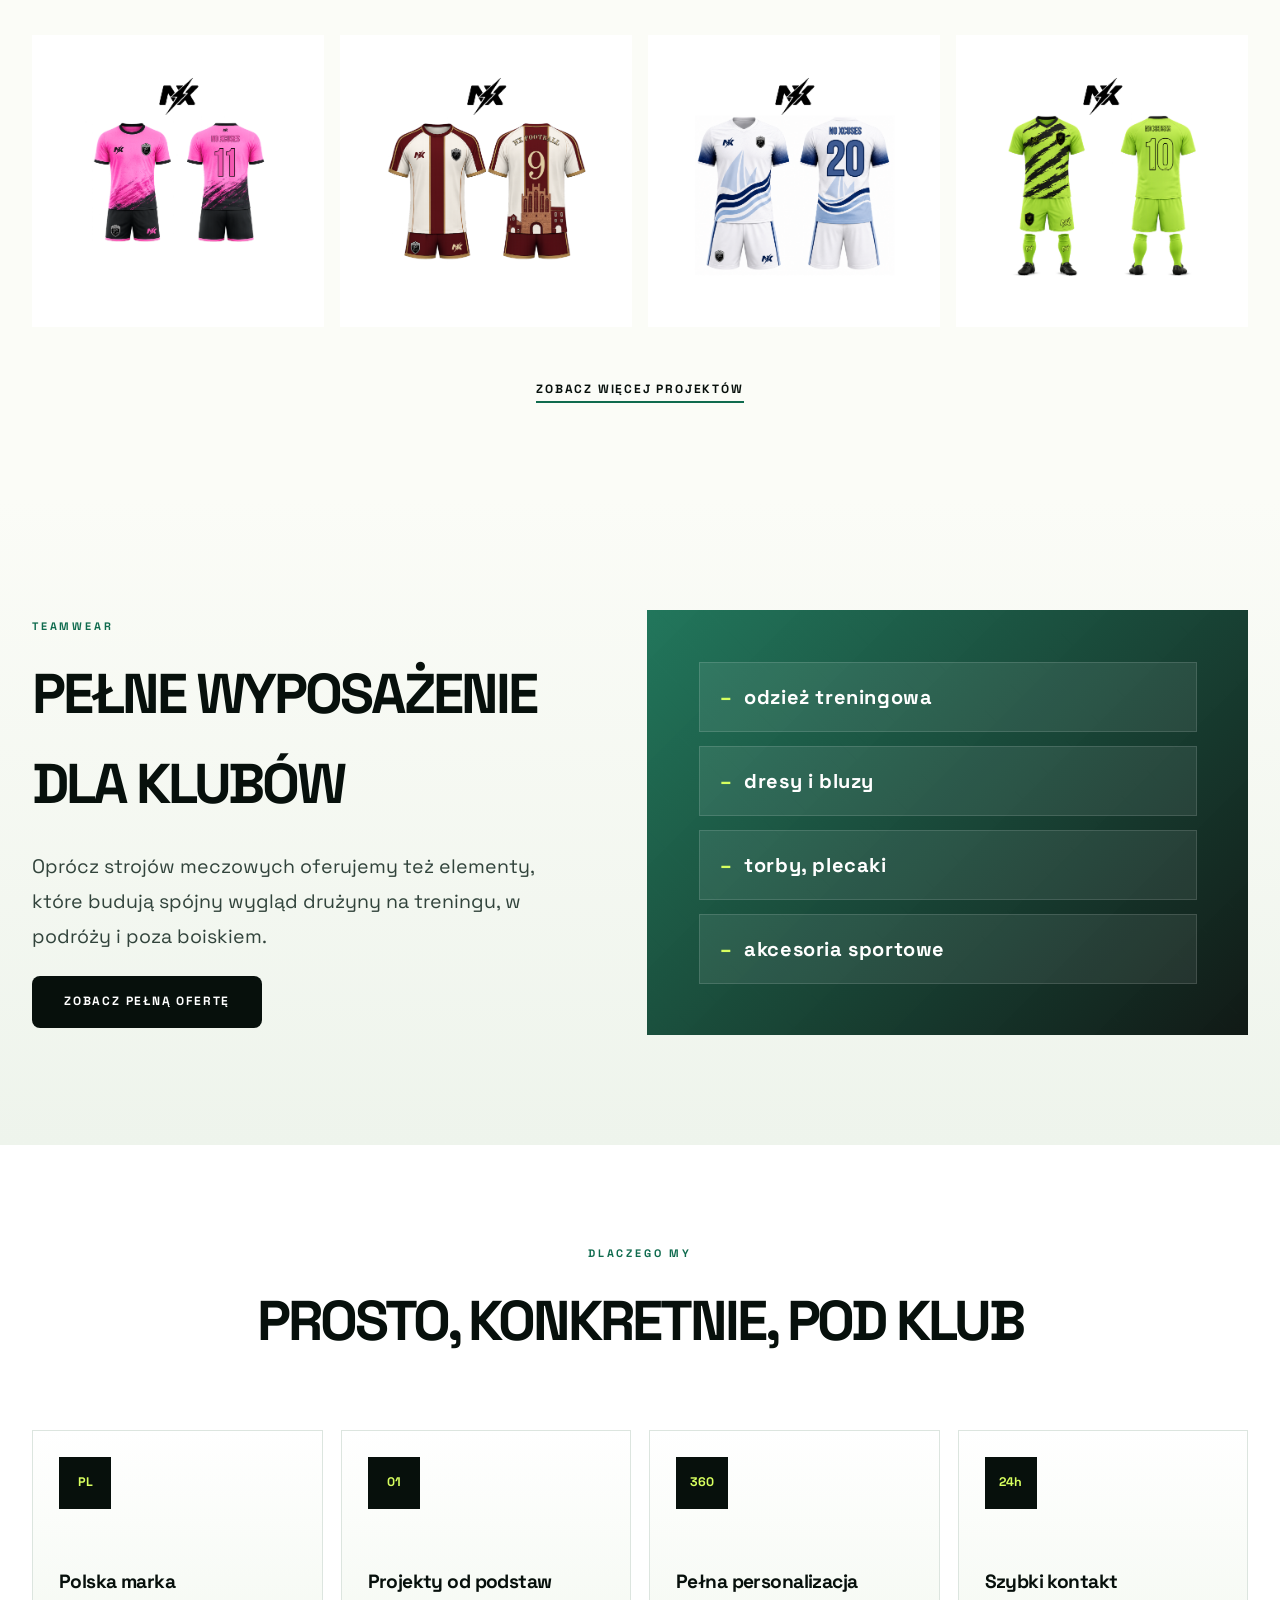
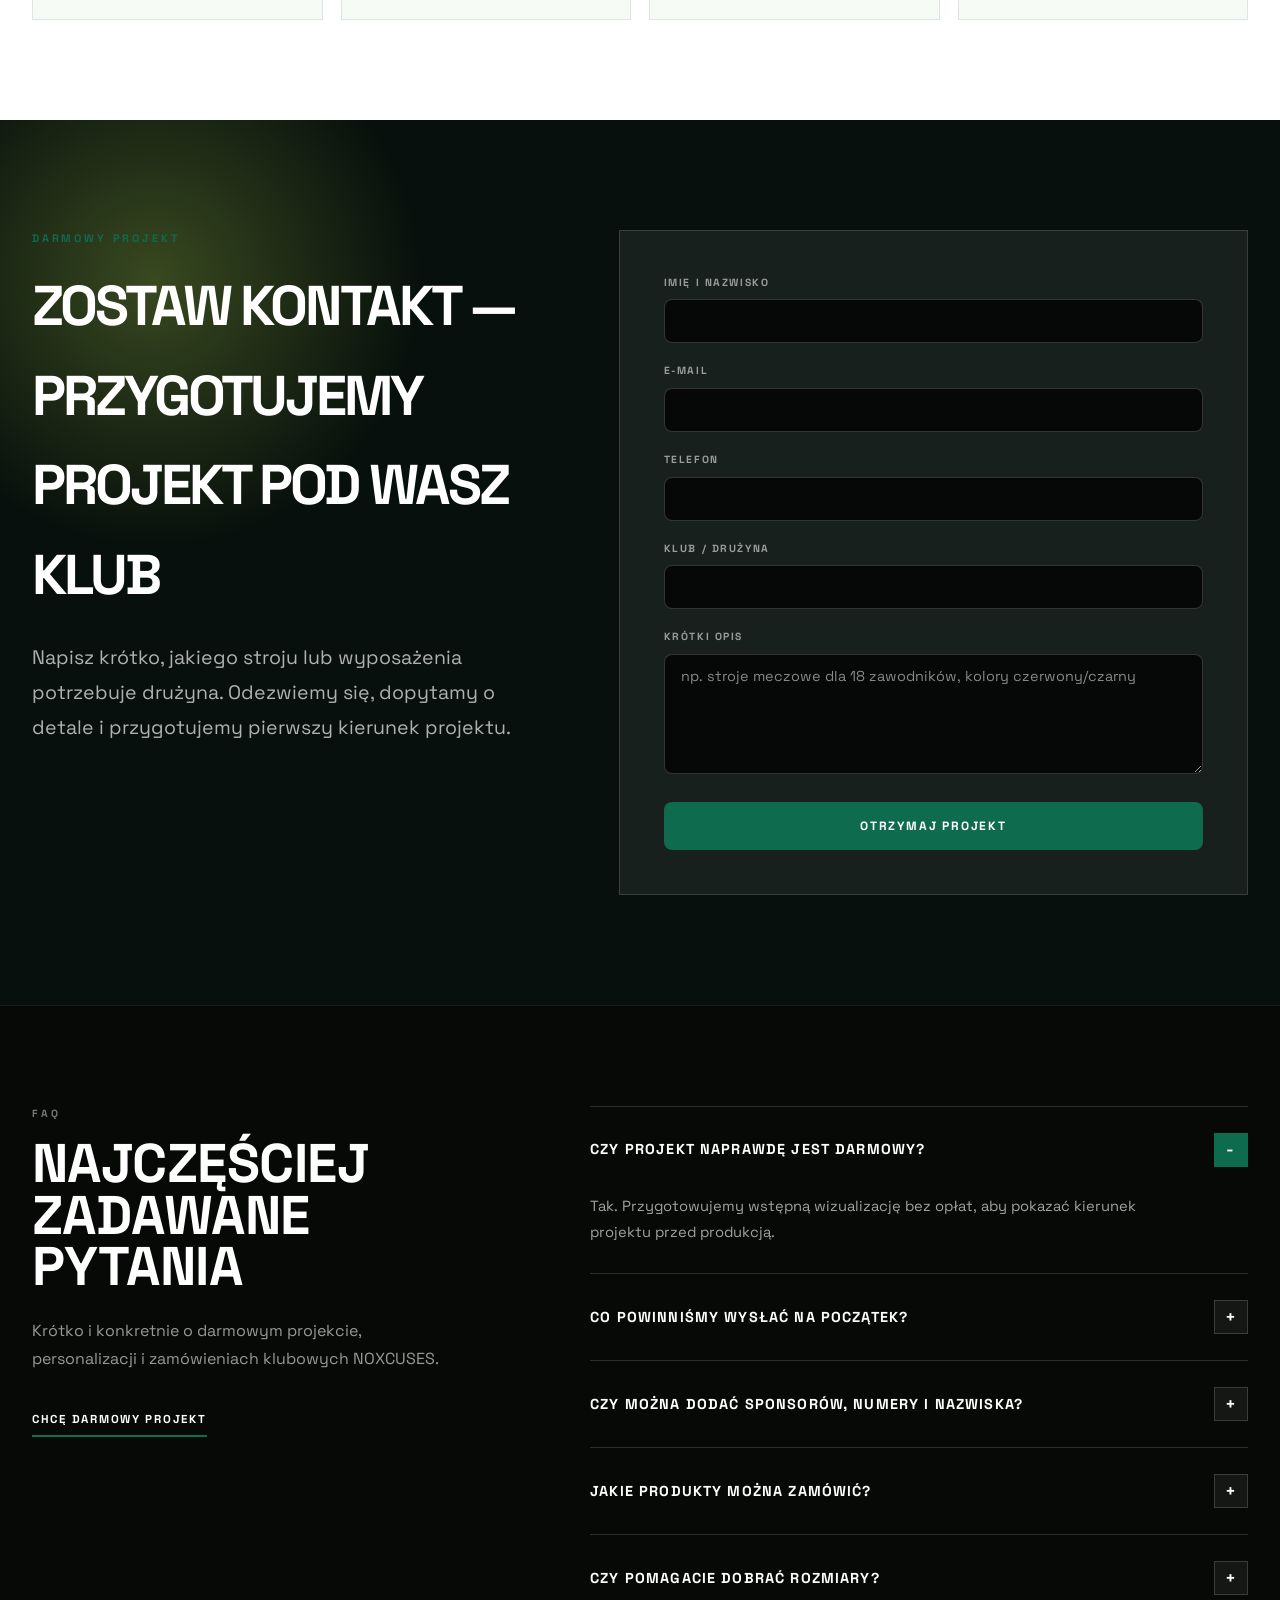
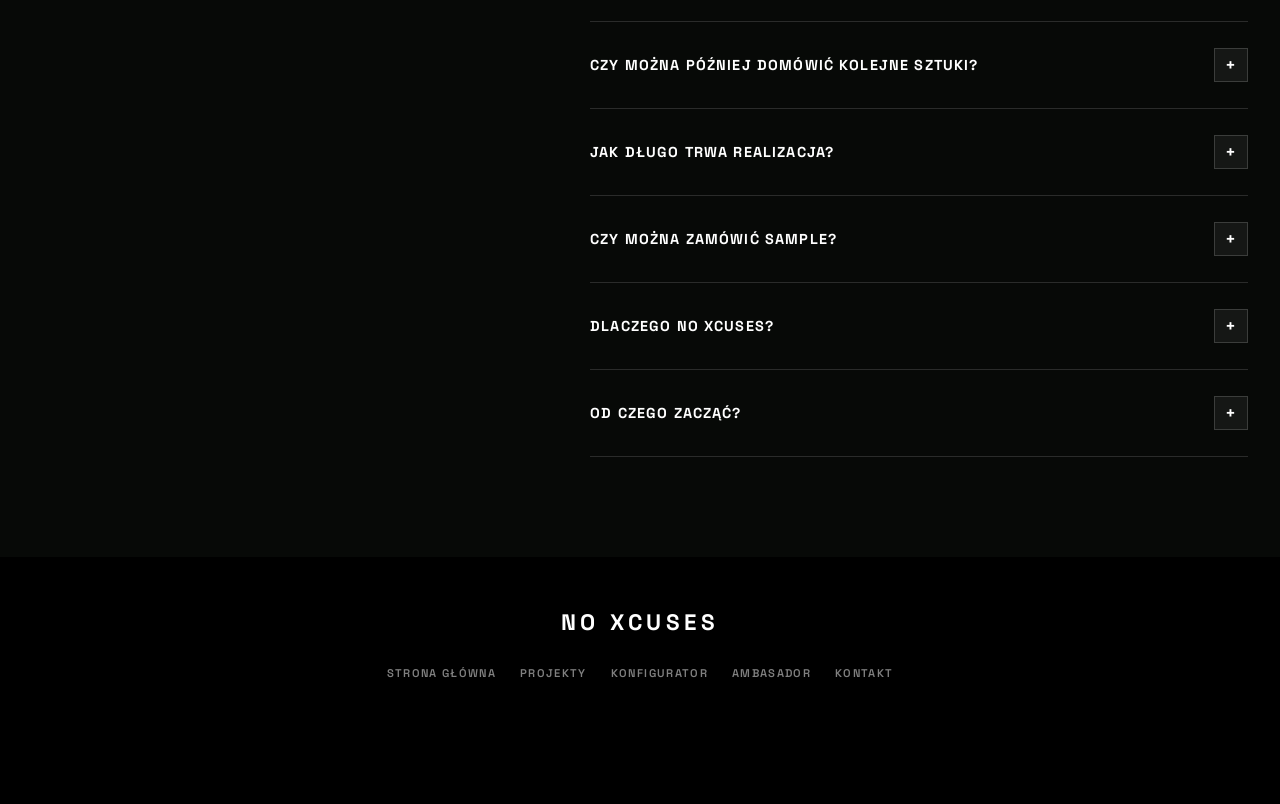
==== commit c7d93c16: "update strony" ====
--- a/index.html
+++ b/index.html
@@ -7,6 +7,8 @@
   <meta name="format-detection" content="telephone=no" />
 
   <title>NO XCUSES | Darmowy projekt stroju dla Twojego klubu</title>
+  <link rel="icon" type="image/png" href="assets/favicon.png" />
+  <link rel="apple-touch-icon" href="assets/favicon.png" />
   <meta name="description" content="NO XCUSES przygotuje darmowy projekt stroju dla Twojego klubu. Indywidualne projekty, pełna personalizacja, stroje meczowe i wyposażenie dla drużyn." />
   <meta name="keywords" content="darmowy projekt stroju, stroje piłkarskie dla klubów, odzież sportowa na zamówienie, stroje meczowe, NOXCUSES" />
   <meta name="author" content="NO XCUSES" />
@@ -202,10 +204,10 @@
     <p class="section-kicker centered" data-pl="Inspiracje" data-en="Inspiration">Inspiracje</p>
     <h2 class="section-title" id="galleryTitle">Projekty</h2>
     <div class="gallery-grid">
-      <div class="gallery-item"><img src="assets/project-ap-merchel-kolbudy.jpg" data-full-src="assets/lightbox/project-ap-merchel-kolbudy.jpg" alt="Koszulka sportowa NOXCUSES — projekt dla drużyny" loading="lazy" decoding="async" width="1000" height="707" /></div>
-      <div class="gallery-item"><img src="assets/project-ap-merchel-kolbudy-2.jpg" data-full-src="assets/lightbox/project-ap-merchel-kolbudy-2.jpg" alt="Spodenki sportowe NOXCUSES — projekt klubowy" loading="lazy" decoding="async" width="1000" height="707" /></div>
-      <div class="gallery-item"><img src="assets/project-mglks-tytan-mrocza.jpg" data-full-src="assets/lightbox/project-mglks-tytan-mrocza.jpg" alt="Komplet sportowy NOXCUSES dla klubu piłkarskiego" loading="lazy" decoding="async" width="1000" height="707" /></div>
-      <div class="gallery-item"><img src="assets/project-1.jpg" data-full-src="assets/lightbox/project-1.jpg" alt="Strój sportowy NOXCUSES — personalizowany projekt" loading="lazy" decoding="async" width="1000" height="707" /></div>
+      <div class="gallery-item"><img src="assets/projects/project-ap-merchel-kolbudy.png" data-full-src="assets/projects/project-ap-merchel-kolbudy.png" alt="Różowy komplet piłkarski NOXCUSES dla AP Merchel Kolbudy" loading="lazy" decoding="async" width="2000" height="1414" /></div>
+      <div class="gallery-item"><img src="assets/projects/project-brama-olsztyn.png" data-full-src="assets/projects/project-brama-olsztyn.png" alt="Bordowo-kremowy komplet piłkarski NOXCUSES dla Bramy Olsztyn" loading="lazy" decoding="async" width="2000" height="1414" /></div>
+      <div class="gallery-item"><img src="assets/projects/project-red-eagle.png" data-full-src="assets/projects/project-red-eagle.png" alt="Czerwono-biały komplet piłkarski NOXCUSES z motywem orła" loading="lazy" decoding="async" width="2000" height="1414" /></div>
+      <div class="gallery-item"><img src="assets/projects/project-mglks-tytan-mrocza.png" data-full-src="assets/projects/project-mglks-tytan-mrocza.png" alt="Biało-niebieski komplet piłkarski NOXCUSES dla MGLKS Tytan Mrocza" loading="lazy" decoding="async" width="2000" height="1414" /></div>
     </div>
     <div class="gallery-more">
       <a href="projekty.html" id="galleryMore" aria-label="Zobacz więcej projektów NOXCUSES">Zobacz więcej projektów</a>
--- a/styles.css
+++ b/styles.css
@@ -1184,7 +1184,7 @@
 
 .config-content {
   flex: 1; max-width: 1120px; margin: 0 auto; width: 100%;
-  padding: 50px 32px;
+  padding: 50px 32px 104px;
 }
 .step-title {
   font-size: 2rem; font-weight: 900; text-transform: uppercase;
@@ -1662,10 +1662,12 @@
 
 /* Command bar */
 .config-bar {
-  position: sticky; bottom: 0; background: rgba(255,255,255,0.94);
+  position: sticky; bottom: 0; z-index: 80;
+  background: rgba(255,255,255,0.98);
   backdrop-filter: blur(14px);
   border-top: 1px solid var(--border); padding: 16px 32px;
   display: flex; justify-content: space-between; align-items: center; gap: 12px;
+  box-shadow: 0 -14px 34px rgba(7,16,12,0.08);
 }
 .btn-back-config {
   display: flex; align-items: center; gap: 8px;
@@ -1987,8 +1989,14 @@
   .pricing-row { grid-template-columns: 1fr; gap: 8px; }
   .pricing-price { justify-self: start; }
   .progress-bar-wrapper { padding: 10px 16px; }
-  .config-content { padding: 28px 16px; }
-  .config-bar { padding: 12px 16px; gap: 8px; }
+  .config-content { padding: 28px 16px 118px; }
+  .config-bar {
+    z-index: 120;
+    padding: 12px 16px calc(12px + env(safe-area-inset-bottom));
+    gap: 8px;
+    background: rgba(255,255,255,0.99);
+    box-shadow: 0 -18px 36px rgba(7,16,12,0.12);
+  }
   .config-success-panel {
     grid-template-columns: 1fr;
     align-items: start;
@@ -2052,6 +2060,17 @@
   .success-title { font-size: 2.45rem; }
   .success-summary { margin: 0 -2px; }
   .config-bar { flex-wrap: wrap; }
+  .btn-back-config,
+  .btn-next-config {
+    min-height: 46px;
+    position: relative;
+    z-index: 1;
+  }
+  .btn-next-config {
+    min-width: 132px;
+    justify-content: center;
+    padding: 12px 22px;
+  }
   .config-validation-hint { order: -1; width: 100%; text-align: left; }
   .admin-login-box { padding: 36px 24px; }
 }
